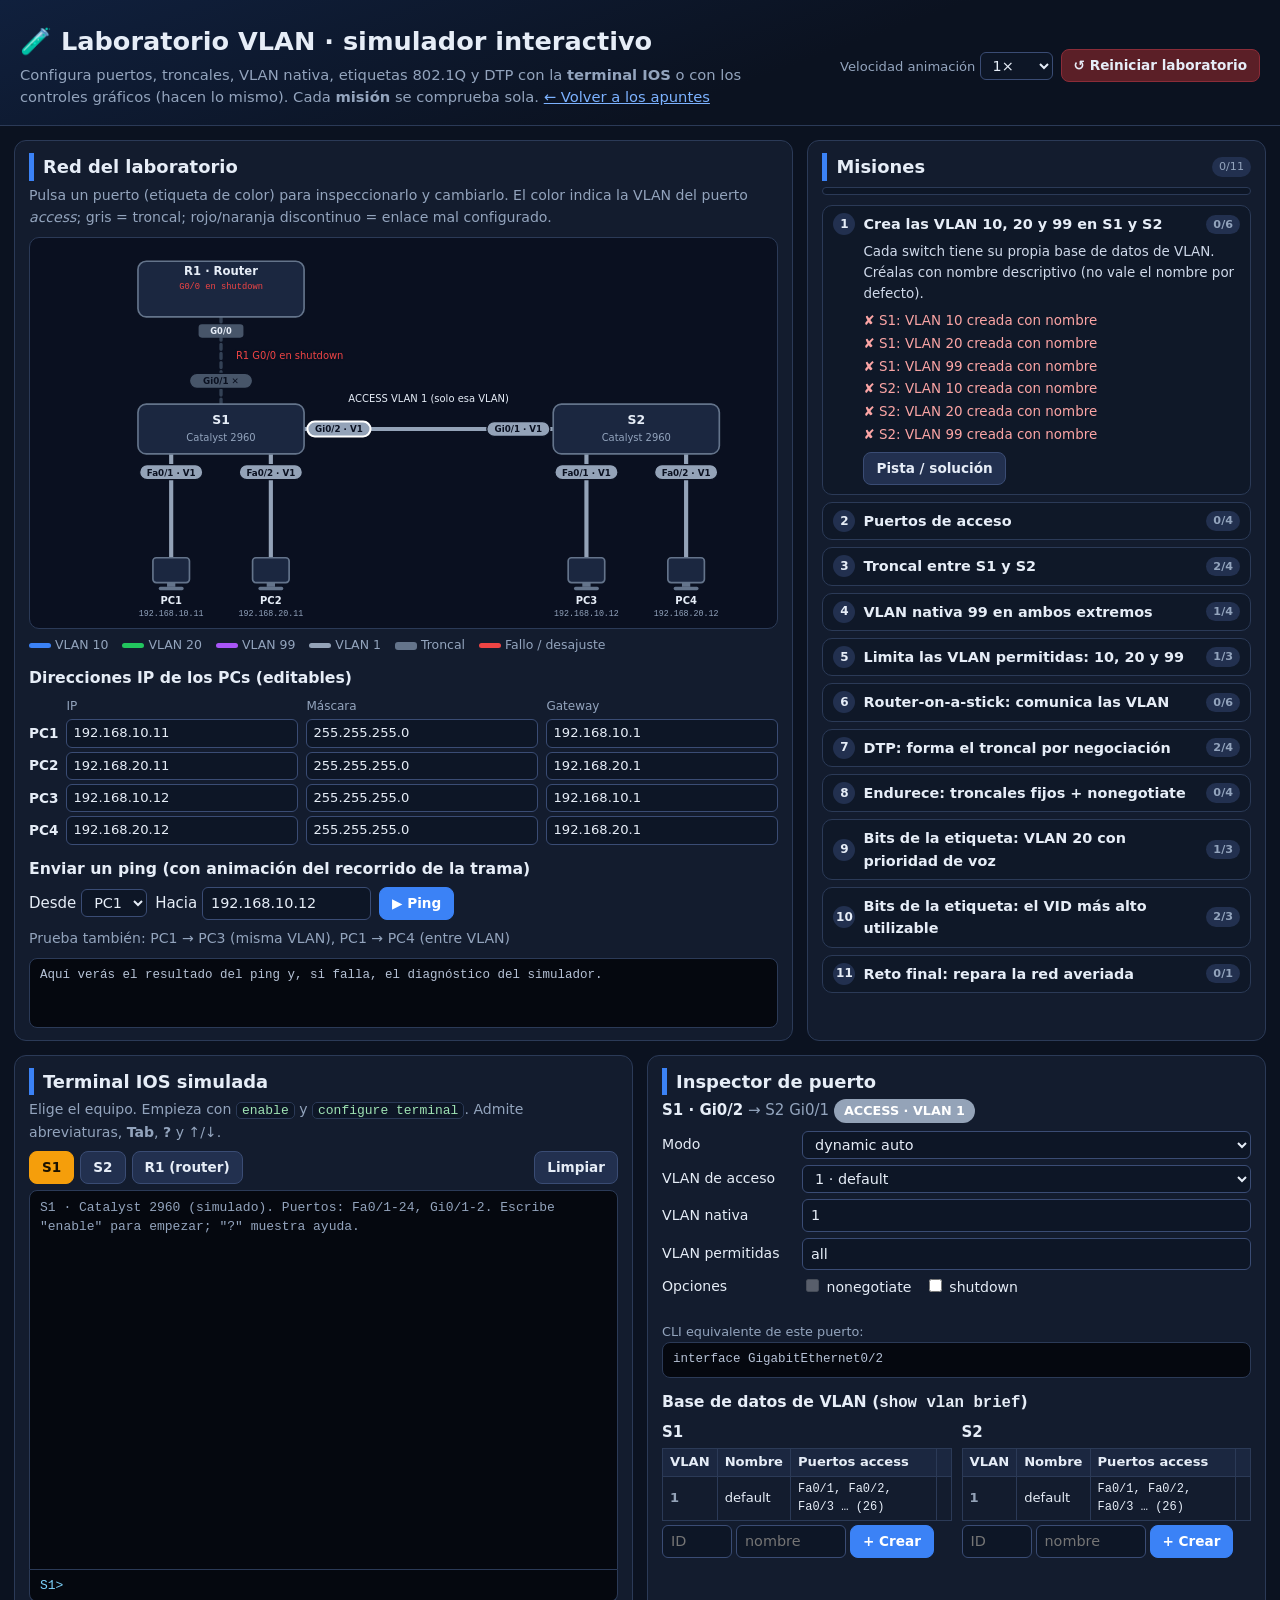
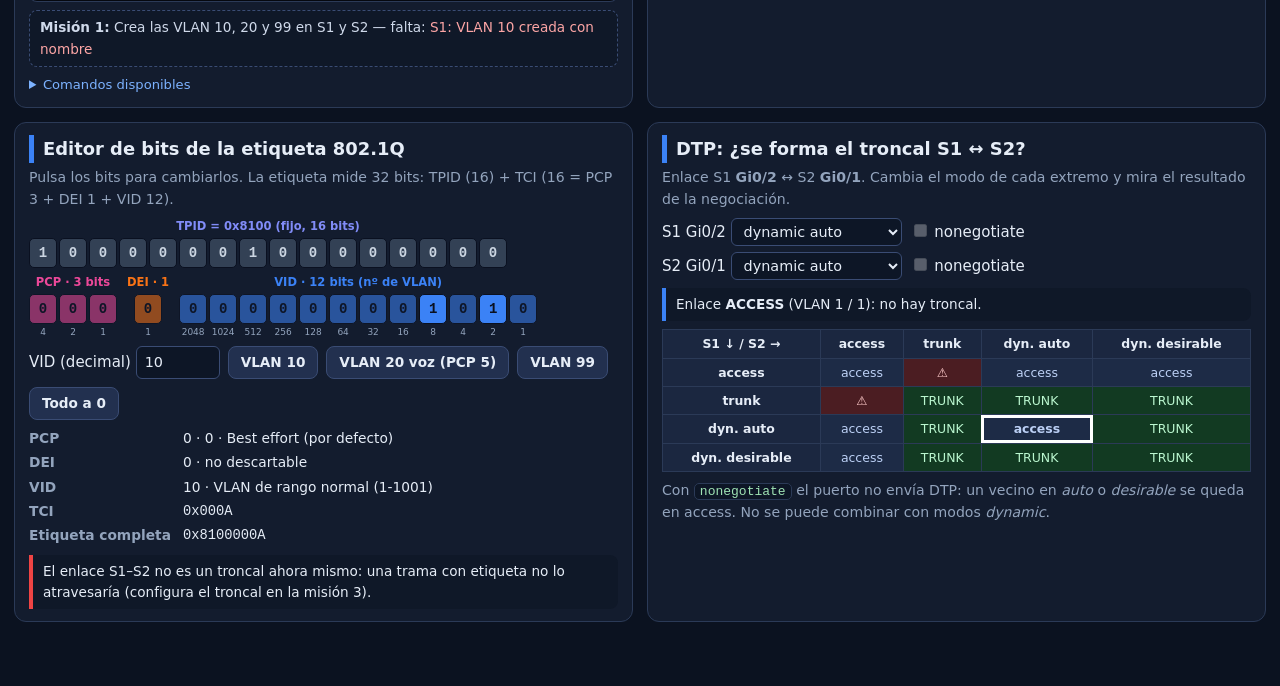
==== laboratorio.html @ 490e8d74 "Broadcast antes/despues de crear VLAN y laboratorio interactivo Co-authored-by: Copilot <223556219+C" ====
<!DOCTYPE html>
<html lang="es">
<head>
<meta charset="utf-8">
<meta name="viewport" content="width=device-width, initial-scale=1">
<title>Laboratorio VLAN · Simulador interactivo</title>
<style>
:root{--bg:#0b1220;--card:#131c2e;--card2:#1b2740;--ink:#e6edf7;--mute:#93a4bd;--line:#2b3a57;--v10:#3b82f6;--v20:#22c55e;--v30:#f59e0b;--v99:#a855f7;--bad:#ef4444;--ok:#22c55e;--warn:#fbbf24}
*{box-sizing:border-box}
body{margin:0;background:var(--bg);color:var(--ink);font:15px/1.55 "Segoe UI",system-ui,sans-serif}
a{color:#7cb2ff}
code,.mono{font-family:Consolas,"Courier New",monospace}
code{background:#0d1626;border:1px solid var(--line);border-radius:5px;padding:0 5px;font-size:13px;color:#9fe3b4}
header.hero{padding:22px 20px 16px;background:linear-gradient(160deg,#10203d,#0b1220 60%);border-bottom:1px solid var(--line);display:flex;flex-wrap:wrap;gap:14px;align-items:center;justify-content:space-between}
header.hero h1{margin:0;font-size:1.6rem}
header.hero p{margin:2px 0 0;color:var(--mute);max-width:760px;font-size:.92rem}
.hbtns{display:flex;gap:8px;align-items:center;flex-wrap:wrap}
button,select,input[type=text],input[type=number]{font:inherit;color:var(--ink)}
button{background:#22304f;border:1px solid #3a4c74;border-radius:8px;padding:5px 12px;cursor:pointer;font-weight:600;font-size:.85rem}
button:hover:not(:disabled){background:#2d4068}
button.primary{background:var(--v10);border-color:var(--v10);color:#fff}
button.danger{background:#5b1f27;border-color:#8b2c38}
select,input[type=text],input[type=number]{background:#0d1626;border:1px solid #3a4c74;border-radius:6px;padding:4px 8px;font-size:.9rem}
select:disabled,input:disabled{opacity:.45}
main{max-width:1280px;margin:0 auto;padding:14px 14px 50px}
.grid{display:grid;gap:14px;margin-bottom:14px;grid-template-columns:minmax(0,1.7fr) minmax(300px,1fr)}
.grid.eq{grid-template-columns:minmax(0,1fr) minmax(0,1fr)}
@media(max-width:980px){.grid,.grid.eq{grid-template-columns:minmax(0,1fr)}}
.card{background:var(--card);border:1px solid var(--line);border-radius:12px;padding:12px 14px;min-width:0}
.card h2{margin:0 0 4px;font-size:1.12rem;border-left:5px solid var(--v10);padding-left:9px}
.card h3{margin:12px 0 6px;font-size:.98rem}
.lead{color:var(--mute);margin:0 0 8px;font-size:.88rem}
.svgwrap{background:#0a1020;border-radius:10px;border:1px solid var(--line)}
svg.svg{width:100%;height:auto;display:block}
svg text{font-family:"Segoe UI",system-ui,sans-serif;fill:#e6edf7;font-size:12px}
svg .dev{fill:#1b2740;stroke:#64748b;stroke-width:2}
svg .b{cursor:pointer}
svg .b rect{stroke:#0a1020;stroke-width:1.5}
svg .b:hover rect{stroke:#fff}
svg .b.sel rect{stroke:#fff;stroke-width:2.5}
svg .b text{fill:#0a1020;font-weight:800;font-size:10.5px;pointer-events:none}
svg .halo{paint-order:stroke;stroke:#0a1020;stroke-width:4px;stroke-linejoin:round}
.mut{fill:#93a4bd!important}
.row{display:flex;flex-wrap:wrap;gap:8px;align-items:center}
.pcs{display:grid;grid-template-columns:auto 1fr 1fr 1fr;gap:4px 8px;align-items:center;font-size:.85rem;margin:6px 0}
.pcs input{width:100%;font-size:.82rem;padding:3px 6px}
.pcs .h{color:var(--mute);font-size:.75rem}
pre{margin:0}
.out{background:#05080f;border:1px solid var(--line);border-radius:8px;padding:8px 10px;font:12.5px/1.4 Consolas,"Courier New",monospace;white-space:pre-wrap;min-height:70px;max-height:230px;overflow:auto;color:#b6c2d6}
.out .diag{color:#fbbf24}.out .okk{color:#4ade80}.out .badd{color:#f87171}
.legend{display:flex;flex-wrap:wrap;gap:6px 14px;font-size:.78rem;color:var(--mute);margin:6px 0 0}
.legend i{display:inline-block;width:22px;height:5px;border-radius:3px;vertical-align:middle;margin-right:4px}
/* misiones */
#mhead{display:flex;justify-content:space-between;align-items:center;gap:8px}
.bar{height:8px;background:#0d1626;border-radius:6px;overflow:hidden;margin:6px 0 10px;border:1px solid var(--line)}
.bar i{display:block;height:100%;background:linear-gradient(90deg,var(--v10),var(--ok));width:0;transition:width .5s}
.ms{border:1px solid var(--line);border-radius:10px;margin-bottom:7px;background:#0f1828}
.ms.done{border-color:#1f6b3a}
.ms .mh{display:flex;gap:8px;align-items:center;padding:7px 10px;cursor:pointer;font-weight:600;font-size:.9rem}
.ms .mh .n{width:22px;height:22px;border-radius:50%;background:#22304f;display:grid;place-items:center;font-size:.75rem;flex:none}
.ms.done .mh .n{background:var(--ok);color:#04210f}
.ms .mb{padding:0 10px 9px 40px;font-size:.84rem;color:#cfd9ea}
.ms .mb ul{list-style:none;margin:5px 0;padding:0}
.ms .mb li{padding:1px 0}
.ms .mb li.ok{color:#86efac}.ms .mb li.ko{color:#fca5a5}
.ms pre.sol{background:#05080f;border:1px solid var(--line);border-radius:8px;padding:7px 9px;font:12px/1.4 Consolas,monospace;color:#cfe8d8;margin:6px 0;overflow:auto}
.tag{font-size:.7rem;padding:1px 7px;border-radius:999px;background:#22304f;color:var(--mute);margin-left:auto}
.ms.done .tag{background:#14532d;color:#bbf7d0}
#toast{position:fixed;right:16px;bottom:16px;background:#14532d;color:#dcfce7;border:1px solid #22c55e;border-radius:10px;padding:10px 16px;font-weight:600;opacity:0;transform:translateY(12px);transition:.4s;pointer-events:none;z-index:50;max-width:340px}
#toast.on{opacity:1;transform:none}
/* terminal */
.tabs{display:flex;gap:6px;margin-bottom:6px}
.tabs button.act{background:var(--v30);border-color:var(--v30);color:#1a1200}
#term{background:#05080f;border:1px solid var(--line);border-radius:8px 8px 0 0;padding:8px 10px;height:380px;overflow:auto;font:13px/1.4 Consolas,"Courier New",monospace;color:#d7e0ee;white-space:pre-wrap;word-break:break-word}
#term .echo{color:#f1f5f9}#term .pr{color:#7dd3fc}#term .err{color:#f87171}#term .log{color:#fbbf24}#term .lab{color:#4ade80}#term .info{color:#93a4bd}
.inl{display:flex;gap:6px;background:#05080f;border:1px solid var(--line);border-top:0;border-radius:0 0 8px 8px;padding:6px 10px;align-items:center;font:13px Consolas,monospace}
.inl #prompt{color:#7dd3fc;white-space:nowrap}
.inl input{flex:1;background:transparent;border:0;outline:0;color:#f1f5f9;font:13px Consolas,monospace;padding:2px}
details.help{margin-top:8px;font-size:.82rem;color:var(--mute)}
details.help summary{cursor:pointer;color:#7cb2ff}
details.help pre{margin-top:6px;font:12px/1.45 Consolas,monospace;color:#b6c2d6;background:#0d1626;padding:8px;border-radius:8px;overflow:auto}
#curm{margin-top:8px;font-size:.85rem;background:#0f1828;border:1px dashed #3a4c74;border-radius:8px;padding:6px 10px;color:#cfd9ea}
/* inspector */
.fg{display:grid;grid-template-columns:130px 1fr;gap:6px 10px;align-items:center;font-size:.88rem;margin:8px 0}
.state{display:inline-block;padding:2px 10px;border-radius:999px;font-weight:700;font-size:.8rem;background:#334155}
.msg{color:#fbbf24;font-size:.82rem;min-height:1.2em}
table.vt{border-collapse:collapse;width:100%;font-size:.82rem;margin:4px 0}
table.vt th,table.vt td{border:1px solid var(--line);padding:3px 7px;text-align:left}
table.vt th{background:var(--card2)}
.vdb{display:grid;grid-template-columns:1fr 1fr;gap:10px}
@media(max-width:700px){.vdb{grid-template-columns:1fr}}
.vdb form{display:flex;gap:4px;flex-wrap:wrap;margin-top:4px}
.vdb form input[type=number]{width:70px}.vdb form input[type=text]{width:110px}
/* tag editor */
.bits{display:flex;flex-wrap:wrap;gap:2px;align-items:flex-end;margin:6px 0}
.bits .grp{display:flex;flex-direction:column;align-items:center;gap:2px;margin-right:8px}
.bits .gl{font-size:.72rem;font-weight:700}
.bits .row2{display:flex;gap:2px}
.bit{width:28px;height:30px;padding:0;border-radius:5px;font:700 14px Consolas,monospace;border:1px solid #0a1020;color:#0a1020}
.bit.off{opacity:.55}
.bit.fix{background:#334155;color:#cbd5e1;cursor:default}
.wt{font-size:9px;color:var(--mute);width:28px;text-align:center}
.kv{display:grid;grid-template-columns:auto 1fr;gap:3px 12px;font-size:.86rem;margin:8px 0}
.kv b{color:var(--mute);font-weight:600}
.eff{border-left:4px solid var(--v10);background:#0f1828;padding:6px 10px;border-radius:0 8px 8px 0;font-size:.85rem;margin-top:6px}
table.dtp{border-collapse:collapse;font-size:.78rem;margin:8px 0;width:100%}
table.dtp th,table.dtp td{border:1px solid var(--line);padding:4px 6px;text-align:center}
table.dtp th{background:var(--card2)}
table.dtp td.t{background:#123a22;color:#bbf7d0}table.dtp td.a{background:#1d2b46;color:#bcd0f5}table.dtp td.m{background:#4b1d22;color:#fecaca}
table.dtp td.cur{outline:3px solid #fff;outline-offset:-3px;font-weight:800}
</style>
</head>
<body>
<header class="hero">
  <div>
    <h1>🧪 Laboratorio VLAN · simulador interactivo</h1>
    <p>Configura puertos, troncales, VLAN nativa, etiquetas 802.1Q y DTP con la <b>terminal IOS</b> o con los controles gráficos (hacen lo mismo). Cada <b>misión</b> se comprueba sola. <a href="index.html">← Volver a los apuntes</a></p>
  </div>
  <div class="hbtns">
    <label style="font-size:.82rem;color:var(--mute)">Velocidad animación
      <select id="spd"><option value="0.5">0.5×</option><option value="1" selected>1×</option><option value="2">2×</option></select></label>
    <button id="reset" class="danger">↺ Reiniciar laboratorio</button>
  </div>
</header>
<main>
  <div class="grid">
    <section class="card">
      <h2>Red del laboratorio</h2>
      <p class="lead">Pulsa un puerto (etiqueta de color) para inspeccionarlo y cambiarlo. El color indica la VLAN del puerto <i>access</i>; gris = troncal; rojo/naranja discontinuo = enlace mal configurado.</p>
      <div class="svgwrap" id="topo"></div>
      <div class="legend">
        <span><i style="background:#3b82f6"></i>VLAN 10</span><span><i style="background:#22c55e"></i>VLAN 20</span><span><i style="background:#a855f7"></i>VLAN 99</span><span><i style="background:#94a3b8"></i>VLAN 1</span><span><i style="background:#64748b;height:8px"></i>Troncal</span><span><i style="background:#ef4444"></i>Fallo / desajuste</span>
      </div>
      <h3>Direcciones IP de los PCs (editables)</h3>
      <div class="pcs" id="pcs"></div>
      <h3>Enviar un ping (con animación del recorrido de la trama)</h3>
      <div class="row">
        <label>Desde <select id="psrc"></select></label>
        <label>Hacia <input type="text" id="pdst" list="ips" size="16" value="192.168.10.12"></label>
        <datalist id="ips"></datalist>
        <button id="pgo" class="primary">▶ Ping</button>
        <span class="lead" style="margin:0">Prueba también: PC1 → PC3 (misma VLAN), PC1 → PC4 (entre VLAN)</span>
      </div>
      <div class="out" id="pout" style="margin-top:8px">Aquí verás el resultado del ping y, si falla, el diagnóstico del simulador.</div>
    </section>
    <section class="card">
      <div id="mhead"><h2 style="margin:0">Misiones</h2><span id="mcount" class="tag">0/0</span></div>
      <div class="bar"><i id="mbar"></i></div>
      <div id="mlist"></div>
    </section>
  </div>

  <div class="grid eq">
    <section class="card">
      <h2>Terminal IOS simulada</h2>
      <p class="lead">Elige el equipo. Empieza con <code>enable</code> y <code>configure terminal</code>. Admite abreviaturas, <b>Tab</b>, <b>?</b> y ↑/↓.</p>
      <div class="tabs" id="tabs"><button data-dev="S1" class="act">S1</button><button data-dev="S2">S2</button><button data-dev="R1">R1 (router)</button><button id="clr" style="margin-left:auto">Limpiar</button></div>
      <div id="term"></div>
      <div class="inl"><span id="prompt"></span><input id="cmd" autocomplete="off" spellcheck="false" autocapitalize="off"></div>
      <div id="curm"></div>
      <details class="help"><summary>Comandos disponibles</summary><pre id="helptxt"></pre></details>
    </section>
    <section class="card">
      <h2>Inspector de puerto</h2>
      <div id="insp"></div>
      <h3>Base de datos de VLAN (<span class="mono">show vlan brief</span>)</h3>
      <div class="vdb" id="vdb"></div>
    </section>
  </div>

  <div class="grid eq">
    <section class="card">
      <h2>Editor de bits de la etiqueta 802.1Q</h2>
      <p class="lead">Pulsa los bits para cambiarlos. La etiqueta mide 32 bits: TPID (16) + TCI (16 = PCP 3 + DEI 1 + VID 12).</p>
      <div class="bits" id="bits"></div>
      <div class="row" style="margin:6px 0">
        <label>VID (decimal) <input type="number" id="vidn" min="0" max="4095" style="width:84px"></label>
        <button data-tp="10">VLAN 10</button><button data-tp="20v">VLAN 20 voz (PCP 5)</button><button data-tp="99">VLAN 99</button><button data-tp="0">Todo a 0</button>
      </div>
      <div class="kv" id="tagkv"></div>
      <div class="eff" id="tageff"></div>
    </section>
    <section class="card">
      <h2>DTP: ¿se forma el troncal S1 ↔ S2?</h2>
      <p class="lead">Enlace S1 <b>Gi0/2</b> ↔ S2 <b>Gi0/1</b>. Cambia el modo de cada extremo y mira el resultado de la negociación.</p>
      <div class="row">
        <label>S1 Gi0/2 <select id="dtpA"></select></label>
        <label><input type="checkbox" id="dtpAn"> nonegotiate</label>
      </div>
      <div class="row" style="margin-top:6px">
        <label>S2 Gi0/1 <select id="dtpB"></select></label>
        <label><input type="checkbox" id="dtpBn"> nonegotiate</label>
      </div>
      <div id="dtpres" class="eff" style="margin:8px 0"></div>
      <div id="dtpmx"></div>
      <p class="lead">Con <code>nonegotiate</code> el puerto no envía DTP: un vecino en <i>auto</i> o <i>desirable</i> se queda en access. No se puede combinar con modos <i>dynamic</i>.</p>
    </section>
  </div>
</main>
<div id="toast"></div>
<script>
'use strict';
/* =====================  A · MODELO Y SIMULACIÓN  ===================== */
const $ = (s, e) => (e || document).querySelector(s);
const esc = s => String(s).replace(/&/g, '&amp;').replace(/</g, '&lt;').replace(/>/g, '&gt;');
const VC = { 1: '#94a3b8', 10: '#3b82f6', 20: '#22c55e', 30: '#f59e0b', 99: '#a855f7' };
const vcol = v => VC[v] || '#e879f9';
const PORT_ORDER = []; for (let i = 1; i <= 24; i++) PORT_ORDER.push('Fa0/' + i); PORT_ORDER.push('Gi0/1', 'Gi0/2');
const ifFull = pn => (pn.startsWith('Fa') ? 'FastEthernet' : 'GigabitEthernet') + pn.slice(2);
const LINKS = {
  'S1:Fa0/1': { t: 'pc', id: 'PC1' }, 'S1:Fa0/2': { t: 'pc', id: 'PC2' },
  'S1:Gi0/1': { t: 'rtr' }, 'S1:Gi0/2': { t: 'sw', sw: 'S2', port: 'Gi0/1' },
  'S2:Fa0/1': { t: 'pc', id: 'PC3' }, 'S2:Fa0/2': { t: 'pc', id: 'PC4' }, 'S2:Gi0/1': { t: 'sw', sw: 'S1', port: 'Gi0/2' }
};
const PTS = {
  PC1: [170, 385], PC2: [290, 385], PC3: [670, 385], PC4: [790, 385],
  'S1:Fa0/1': [170, 260], 'S1:Fa0/2': [290, 260], 'S1:Gi0/1': [230, 200], 'S1:Gi0/2': [330, 230],
  'S2:Fa0/1': [670, 260], 'S2:Fa0/2': [790, 260], 'S2:Gi0/1': [630, 230], 'R1:G0/0': [230, 95]
};
const MODES = ['access', 'trunk', 'dynamic auto', 'dynamic desirable'];

let S, PCS, TAG, DONE, CHAL;
const mkPort = () => ({ mode: 'dynamic auto', access: 1, native: 1, allowed: null, nonego: false, shut: false, desc: '' });
function mkSwitch(name) {
  const ports = {}; PORT_ORDER.forEach(p => ports[p] = mkPort());
  return { name, type: 'sw', hostname: name, vlans: { 1: 'default' }, ports };
}
function mkRouter() {
  return { name: 'R1', type: 'rtr', hostname: 'R1',
    ifs: { 'G0/0': { shut: true, ip: null, mask: null, desc: '' }, 'G0/1': { shut: true, ip: null, mask: null, desc: '' } }, subs: {} };
}
function freshState() {
  S = { S1: mkSwitch('S1'), S2: mkSwitch('S2'), R1: mkRouter() };
  PCS = {
    PC1: { ip: '192.168.10.11', mask: '255.255.255.0', gw: '192.168.10.1', port: ['S1', 'Fa0/1'] },
    PC2: { ip: '192.168.20.11', mask: '255.255.255.0', gw: '192.168.20.1', port: ['S1', 'Fa0/2'] },
    PC3: { ip: '192.168.10.12', mask: '255.255.255.0', gw: '192.168.10.1', port: ['S2', 'Fa0/1'] },
    PC4: { ip: '192.168.20.12', mask: '255.255.255.0', gw: '192.168.20.1', port: ['S2', 'Fa0/2'] }
  };
  TAG = 10; DONE = new Set(); CHAL = false;
}

/* ---- utilidades ---- */
function ranges(arr) {
  const a = [...arr].sort((x, y) => x - y), out = []; let i = 0;
  while (i < a.length) { let j = i; while (j + 1 < a.length && a[j + 1] === a[j] + 1) j++; out.push(j > i ? a[i] + '-' + a[j] : '' + a[i]); i = j + 1; }
  return out.join(',');
}
const aHas = (set, v) => set === null || set.has(v);
const allowedTxt = set => set === null ? '1-4094' : (set.size ? ranges(set) : 'none');
function parseVlanList(s) {
  const out = new Set();
  for (const part of s.split(',')) {
    const m = /^(\d+)(?:-(\d+))?$/.exec(part.trim()); if (!m) return null;
    const a = +m[1], b = m[2] ? +m[2] : a; if (a < 1 || b > 4094 || a > b) return null;
    for (let v = a; v <= b; v++) out.add(v);
  }
  return out;
}
const fullSet = () => { const s = new Set(); for (let v = 1; v <= 4094; v++) s.add(v); return s; };
const ip2n = ip => { const m = /^(\d{1,3})\.(\d{1,3})\.(\d{1,3})\.(\d{1,3})$/.exec(ip || ''); if (!m) return null; const o = m.slice(1).map(Number); if (o.some(x => x > 255)) return null; return ((o[0] * 256 + o[1]) * 256 + o[2]) * 256 + o[3]; };
const validMask = m => { const n = ip2n(m); if (n === null) return false; const inv = (~n) >>> 0; return (inv & (inv + 1)) === 0; };
const sameNet = (a, b, m) => { const x = ip2n(a), y = ip2n(b), k = ip2n(m); return x !== null && y !== null && k !== null && ((x & k) >>> 0) === ((y & k) >>> 0); };
const netOf = (ip, m) => ((ip2n(ip) & ip2n(m)) >>> 0);
const vname = (sw, v) => S[sw].vlans[v] || '';
const defName = v => 'VLAN' + String(v).padStart(4, '0');

/* ---- DTP y modo efectivo de cada puerto ---- */
function dtpEnd(own, peer, peerNeg) {
  if (own === 'access') return 'access';
  if (own === 'trunk') return 'trunk';
  if (peerNeg) return 'access';
  if (peer === 'trunk' || peer === 'dynamic desirable' || (peer === 'dynamic auto' && own === 'dynamic desirable')) return 'trunk';
  return 'access';
}
function dtpPair(a, b) { const x = dtpEnd(a, b, false), y = dtpEnd(b, a, false); return x === y ? x : 'mismatch'; }
function eff(sw, pn, adm) {
  const p = S[sw].ports[pn], peer = LINKS[sw + ':' + pn];
  if (!adm) {
    if (p.shut || !peer) return { kind: 'down' };
    if (peer.t === 'sw' && S[peer.sw].ports[peer.port].shut) return { kind: 'down' };
    if (peer.t === 'rtr' && S.R1.ifs['G0/0'].shut) return { kind: 'down' };
  }
  let kind;
  if (peer && peer.t === 'sw') { const q = S[peer.sw].ports[peer.port]; kind = dtpEnd(p.mode, q.mode, q.nonego); }
  else kind = p.mode === 'trunk' ? 'trunk' : 'access';
  return kind === 'trunk' ? { kind, native: p.native, allowed: p.allowed, neg: p.mode !== 'trunk' } : { kind, vlan: p.access };
}

/* ---- configuración común (CLI y GUI) ---- */
function mkVlan(sw, v, name) { const D = S[sw]; if (!D.vlans[v]) D.vlans[v] = name || defName(v); else if (name) D.vlans[v] = name; }
function setMode(sw, pn, mode) {
  const p = S[sw].ports[pn];
  if (mode.startsWith('dynamic') && p.nonego) return "Command rejected: Conflict between 'nonegotiate' and 'dynamic' mode";
  p.mode = mode; return '';
}
function setAccess(sw, pn, v) {
  let msg = '';
  if (!S[sw].vlans[v]) { mkVlan(sw, v); msg = `% Access VLAN does not exist. Creating vlan ${v}`; }
  S[sw].ports[pn].access = v; return msg;
}
function setNonego(sw, pn, on) {
  const p = S[sw].ports[pn];
  if (on && p.mode.startsWith('dynamic')) return "Command rejected: Conflict between 'nonegotiate' and 'dynamic' mode";
  p.nonego = on; return '';
}
function setAllowed(sw, pn, op, set) {
  const p = S[sw].ports[pn];
  if (op === 'all') p.allowed = null;
  else if (op === 'none') p.allowed = new Set();
  else if (op === 'set') p.allowed = new Set(set);
  else {
    const base = p.allowed === null ? fullSet() : new Set(p.allowed);
    if (op === 'add') set.forEach(v => base.add(v));
    else if (op === 'remove') set.forEach(v => base.delete(v));
    else if (op === 'except') { const f = fullSet(); set.forEach(v => f.delete(v)); p.allowed = f; return; }
    p.allowed = base;
  }
}
function ifLines(sw, pn) {
  const p = S[sw].ports[pn], L = [];
  if (p.desc) L.push('description ' + p.desc);
  if (p.access !== 1) L.push('switchport access vlan ' + p.access);
  if (p.native !== 1) L.push('switchport trunk native vlan ' + p.native);
  if (p.allowed) L.push('switchport trunk allowed vlan ' + allowedTxt(p.allowed));
  if (p.mode === 'access') L.push('switchport mode access');
  else if (p.mode === 'trunk') L.push('switchport mode trunk');
  else if (p.mode === 'dynamic desirable') L.push('switchport mode dynamic desirable');
  if (p.nonego) L.push('switchport nonegotiate');
  if (p.shut) L.push('shutdown');
  return L;
}

/* ---- router ---- */
function rifs() {
  const R = S.R1, out = [], g = R.ifs['G0/0'];
  if (g.shut) return out;
  if (g.ip) out.push({ name: 'G0/0', vid: null, ip: g.ip, mask: g.mask });
  for (const n in R.subs) {
    const s = R.subs[n];
    if (s.shut || !s.ip || s.vid == null) continue;
    out.push({ name: n, vid: s.native ? null : s.vid, ip: s.ip, mask: s.mask });
  }
  return out;
}
const ifForNet = ip => rifs().find(i => sameNet(i.ip, ip, i.mask));
const rtrRecv = r => rifs().find(i => i.vid === r.vid);

/* ---- reenvío de capa 2: inundación con VLAN y etiquetas ---- */
function flood(sw0, pn0, vid0, srcNode, srcPort) {
  const recv = [], drops = [], seen = new Set();
  const drop = (path, reason) => drops.push({ path, reason });
  function ingress(sw, pn, vid, path) {
    const e = eff(sw, pn);
    if (e.kind === 'down') { drop(path, `${sw} ${pn}: enlace caído (shutdown o sin conexión)`); return; }
    let v;
    if (e.kind === 'access') {
      if (vid !== null) { drop(path, `${sw} ${pn} es ACCESS y recibe una trama con etiqueta VLAN ${vid}: la descarta (access y troncal mal combinados)`); return; }
      v = e.vlan;
    } else if (vid === null) v = e.native;
    else {
      if (!aHas(e.allowed, vid)) { drop(path, `${sw} ${pn}: la VLAN ${vid} no está permitida en este troncal (allowed vlan)`); return; }
      v = vid;
    }
    if (!S[sw].vlans[v]) { drop(path, `La VLAN ${v} no existe en ${sw} (créala con "vlan ${v}")`); return; }
    const key = sw + pn + v; if (seen.has(key)) return; seen.add(key);
    let any = false;
    for (const q of PORT_ORDER) {
      if (q === pn) continue;
      const peer = LINKS[sw + ':' + q]; if (!peer) continue;
      const f = eff(sw, q); if (f.kind === 'down') continue;
      let out;
      if (f.kind === 'access') { if (f.vlan !== v) continue; out = null; }
      else { if (!aHas(f.allowed, v)) continue; out = v === f.native ? null : v; }
      any = true;
      if (peer.t === 'pc') {
        const hop = { a: sw, ap: q, b: peer.id, bp: null, tag: out };
        if (out === null) recv.push({ kind: 'pc', id: peer.id, path: path.concat(hop) });
        else drop(path.concat(hop), `${peer.id} descarta la trama etiquetada: ${sw} ${q} es troncal pero el PC no entiende 802.1Q`);
      } else if (peer.t === 'rtr') recv.push({ kind: 'rtr', vid: out, path: path.concat({ a: sw, ap: q, b: 'R1', bp: 'G0/0', tag: out }) });
      else ingress(peer.sw, peer.port, out, path.concat({ a: sw, ap: q, b: peer.sw, bp: peer.port, tag: out }));
    }
    if (!any) drop(path, `${sw}: no hay ningún otro puerto en la VLAN ${v}`);
  }
  ingress(sw0, pn0, vid0, [{ a: srcNode, ap: srcPort, b: sw0, bp: pn0, tag: vid0 }]);
  return { recv, drops };
}
const bestDrop = f => f.drops.reduce((m, d) => !m || d.path.length > m.path.length ? d : m, null);
const pcFlood = id => flood(PCS[id].port[0], PCS[id].port[1], null, id, null);
const rtrFlood = i => flood('S1', 'Gi0/1', i.vid, 'R1', 'G0/0');
const pcOf = ip => Object.keys(PCS).find(k => PCS[k].ip === ip);

/* ---- ping desde un PC ---- */
function sim(src, dst) {
  const pc = PCS[src], R = { ok: false, segs: [], why: '', kind: 'timeout', ttl: 128, fail: null, from: null };
  const failWith = (f, why, dirReply) => { R.fail = f && bestDrop(f); R.why = (R.fail && !why) ? R.fail.reason : why; R.failReply = !!dirReply; return R; };
  if (!ip2n(pc.ip) || !validMask(pc.mask)) { R.why = `${src} no tiene una IP/máscara válidas`; return R; }
  if (!ip2n(dst)) { R.why = 'Dirección de destino no válida'; return R; }
  if (dst === pc.ip) { R.ok = true; R.ttl = 128; return R; }
  const ifs = rifs(), rIf = ifs.find(i => i.ip === dst), tgt = pcOf(dst);
  const gwWhy = f => S.R1.ifs['G0/0'].shut ? 'La interfaz G0/0 de R1 está en shutdown (falta "no shutdown")'
    : f.recv.some(r => r.kind === 'rtr') ? `La trama llega a R1 pero ninguna subinterfaz atiende esa VLAN con la IP ${pc.gw} (revisa encapsulation dot1Q e ip address)`
    : (bestDrop(f) ? bestDrop(f).reason : 'No hay camino de capa 2 hasta el router');
  if (sameNet(pc.ip, dst, pc.mask)) {
    const f = pcFlood(src);
    const hit = tgt ? f.recv.find(r => r.kind === 'pc' && r.id === tgt) : f.recv.find(r => r.kind === 'rtr' && (rtrRecv(r) || {}).ip === dst);
    if (!hit) return failWith(f, (!tgt && !rIf) ? `En la red local no hay ningún equipo con la IP ${dst}` : '');
    R.segs.push({ path: hit.path });
    const f2 = tgt ? pcFlood(tgt) : rtrFlood(rIf);
    const h2 = f2.recv.find(r => r.kind === 'pc' && r.id === src);
    if (!h2) return failWith(f2, 'La petición llega, pero la respuesta no vuelve: ' + ((bestDrop(f2) || {}).reason || 'sin camino de vuelta'), true);
    R.ok = true; R.ttl = tgt ? 128 : 255; return R;
  }
  if (!pc.gw) { R.why = 'El destino está en otra red y el PC no tiene puerta de enlace'; return R; }
  if (!sameNet(pc.ip, pc.gw, pc.mask)) { R.why = `La puerta de enlace ${pc.gw} no está en la red del PC`; return R; }
  const f1 = pcFlood(src);
  const h1 = f1.recv.find(r => r.kind === 'rtr' && (rtrRecv(r) || {}).ip === pc.gw);
  if (!h1) return failWith(f1, gwWhy(f1));
  R.segs.push({ path: h1.path });
  const back = ifForNet(pc.ip);
  if (rIf) {
    if (!back) { R.why = 'R1 no tiene interfaz hacia la red del PC: la respuesta no vuelve'; return R; }
    const fb = rtrFlood(back), hb = fb.recv.find(r => r.kind === 'pc' && r.id === src);
    if (!hb) return failWith(fb, '', true);
    R.ok = true; R.ttl = 255; return R;
  }
  const out = ifForNet(dst);
  if (!out) { R.kind = 'unreach'; R.from = pc.gw; R.why = `R1 no tiene ninguna interfaz en la red de ${dst}: host de destino inaccesible`; return R; }
  const f2 = rtrFlood(out), h2 = f2.recv.find(r => r.kind === 'pc' && PCS[r.id].ip === dst);
  if (!h2) { R.kind = 'unreach'; R.from = pc.gw; return failWith(f2, `R1 envía por ${out.name} pero ${dst} no responde al ARP: ` + ((bestDrop(f2) || {}).reason || 'nadie con esa IP')); }
  R.segs.push({ path: h2.path });
  const t = PCS[tgt];
  if (!t.gw) { R.why = `${tgt} no tiene puerta de enlace: la respuesta no vuelve`; return R; }
  const f3 = pcFlood(tgt), h3 = f3.recv.find(r => r.kind === 'rtr' && (rtrRecv(r) || {}).ip === t.gw);
  if (!h3) return failWith(f3, `${tgt} no alcanza su gateway ${t.gw}: la respuesta no vuelve. ` + gwWhy(f3), true);
  const f4 = rtrFlood(back), h4 = f4.recv.find(r => r.kind === 'pc' && r.id === src);
  if (!h4) return failWith(f4, 'La respuesta llega a R1 pero no puede volver a ' + src, true);
  R.ok = true; R.ttl = 127; return R;
}
/* ---- ping desde el router ---- */
function simRtr(dst) {
  const R = { ok: false, segs: [], why: '' }, out = ifForNet(dst);
  if (!ip2n(dst)) { R.why = 'Dirección no válida'; return R; }
  if (rifs().some(i => i.ip === dst)) { R.ok = true; return R; }
  if (!out) { R.why = 'No hay ruta: R1 no tiene ninguna interfaz en esa red'; return R; }
  const f = rtrFlood(out), tgt = pcOf(dst), h = tgt && f.recv.find(r => r.kind === 'pc' && r.id === tgt);
  if (!h) { const d = bestDrop(f); R.fail = d; R.why = d ? d.reason : `Nadie con la IP ${dst} en ${out.name}`; return R; }
  R.segs.push({ path: h.path });
  const f2 = pcFlood(tgt);
  if (!f2.recv.find(r => r.kind === 'rtr' && (rtrRecv(r) || {}).name === out.name)) { R.fail = bestDrop(f2); R.failReply = true; R.why = 'La petición llega pero la respuesta no vuelve'; return R; }
  R.ok = true; return R;
}

/* ---- ejecución silenciosa de scripts IOS (reto y pruebas) ---- */

/* =====================  B · TERMINAL IOS SIMULADA  ===================== */
const T = { cur: 'S1', ses: {} };
function newSes(name, silent) { return { name, mode: 'user', ctx: null, hist: [], hi: 0, out: [], silent: !!silent }; }
function P(ses, t, c) { ses.out.push({ t, c: c || '' }); if (ses.out.length > 700) ses.out.shift(); }
function promptOf(ses) {
  const h = S[ses.name].hostname;
  const m = { user: '>', priv: '#', cfg: '(config)#', cfgvlan: '(config-vlan)#', cfgsub: '(config-subif)#' }[ses.mode];
  if (m) return h + m;
  return h + (ses.ctx && ses.ctx.ports && ses.ctx.ports.length > 1 ? '(config-if-range)#' : '(config-if)#');
}
const CMDS = [];
function C(modes, pat, fn, dev) { CMDS.push({ modes: modes.split(' '), toks: pat.split(' '), fn, dev: dev || '*' }); }
const GC = 'cfg cfgif cfgvlan cfgsub';
const kwMatch = (kw, inp) => kw.startsWith(inp.toLowerCase());
function tryDef(d, toks) {
  const p = d.toks; let k = 0, score = 0; const args = {};
  for (let i = 0; i < p.length; i++) {
    const pt = p[i];
    if (pt.startsWith('<') && pt.endsWith('...>')) {
      if (i < toks.length) { args[pt.slice(1, -4)] = toks.slice(i).join(' '); args[pt.slice(1, -4) + '_t'] = toks.slice(i); return { d, full: true, k: toks.length, score, args }; }
      break;
    }
    if (i >= toks.length) break;
    if (pt.startsWith('<')) { args[pt.slice(1, -1)] = toks[i]; k++; }
    else if (kwMatch(pt, toks[i])) { k++; if (pt === toks[i].toLowerCase()) score++; }
    else break;
  }
  return { d, full: k === toks.length && k === p.length, prefix: k === toks.length && k < p.length, k, score, args };
}
function matchCmd(type, mode, toks) {
  const defs = CMDS.filter(d => d.modes.includes(mode) && (d.dev === '*' || d.dev === type));
  let best = null, tie = false, maxk = 0, inc = false;
  for (const d of defs) {
    const r = tryDef(d, toks);
    if (r.full) { if (!best || r.score > best.score) { best = r; tie = false; } else if (r.score === best.score && d !== best.d) tie = true; }
    else { if (r.prefix) inc = true; maxk = Math.max(maxk, r.k); }
  }
  if (best) return tie ? { err: 'amb' } : best;
  return inc ? { err: 'inc' } : { err: 'inv', k: maxk };
}
function exec(name, line, sesIn) {
  const ses = sesIn || T.ses[name], D = S[name], pr = promptOf(ses), raw = line;
  P(ses, pr + ' ' + line, 'echo');
  line = line.trim(); if (!line) return;
  const toks = line.split(/\s+/); let mode = ses.mode, off = 0;
  if (toks[0].toLowerCase() === 'do' && mode.startsWith('cfg')) {
    toks.shift(); mode = 'priv'; off = 1;
    if (!toks.length) { P(ses, '% Incomplete command.', 'err'); return; }
  }
  const r = matchCmd(D.type, mode, toks);
  if (r.err === 'amb') { P(ses, `% Ambiguous command:  "${line}"`, 'err'); return; }
  if (r.err === 'inc') { P(ses, '% Incomplete command.', 'err'); return; }
  if (r.err === 'inv') {
    let pos = 0, i = 0, m; const re = /\S+/g;
    while ((m = re.exec(raw))) { if (i === r.k + off) { pos = m.index; break; } i++; }
    P(ses, ' '.repeat(pr.length + 1 + pos) + '^', 'err');
    P(ses, "% Invalid input detected at '^' marker.", 'err'); return;
  }
  r.d.fn({ ses, name, D, a: r.args, P: (t, c) => P(ses, t, c), mode });
}
function runScript(name, lines) { const ses = newSes(name, true); ses.mode = 'priv'; lines.forEach(l => exec(name, l, ses)); return ses; }

/* ---- nombres de interfaz ---- */
function normPort(s) {
  const m = /^(fa|fas|fast|fastethernet|f|gi|gig|gigabit|gigabitethernet|g)(\d+)\/(\d+)$/i.exec(s.replace(/\s+/g, '')); if (!m) return null;
  const pn = (m[1][0].toLowerCase() === 'f' ? 'Fa' : 'Gi') + m[2] + '/' + m[3];
  return PORT_ORDER.includes(pn) ? pn : null;
}
function parseRange(str) {
  const out = [];
  for (const part of str.replace(/\s+/g, '').split(',')) {
    const m = /^([a-z]+)(\d+)\/(\d+)(?:-(?:[a-z]+)?(?:(\d+)\/)?(\d+))?$/i.exec(part); if (!m) return null;
    const t = m[1][0].toLowerCase() === 'f' ? 'Fa' : 'Gi', a = +m[3], b = m[5] ? +m[5] : a;
    if (m[2] !== '0' || (m[4] && m[4] !== '0') || b < a) return null;
    for (let i = a; i <= b; i++) { const pn = `${t}0/${i}`; if (!PORT_ORDER.includes(pn)) return null; out.push(pn); }
  }
  return out;
}
function normRIf(s) {
  const m = /^(g|gi|gig|gigabit|gigabitethernet)(\d+)\/(\d+)(?:\.(\d+))?$/i.exec(s.replace(/\s+/g, '')); if (!m || m[2] !== '0' || +m[3] > 1) return null;
  const base = 'G0/' + m[3]; if (m[4]) { if (m[3] !== '0' || +m[4] < 1 || +m[4] > 9999) return null; return { base, sub: base + '.' + m[4] }; }
  return { base };
}
const rFull = n => 'GigabitEthernet' + n.slice(1);
const pad = (s, n) => (s + ' '.repeat(n)).slice(0, Math.max(n, String(s).length));
const vlanNum = (x, id) => { if (!/^\d+$/.test(id) || +id < 1 || +id > 4094) { x.P("% Invalid input detected at '^' marker.", 'err'); return null; } return +id; };

/* ---- comandos comunes ---- */
C('user', 'enable', x => { x.ses.mode = 'priv'; });
C('priv', 'disable', x => { x.ses.mode = 'user'; });
C('priv', 'configure terminal', x => { x.P('Enter configuration commands, one per line.  End with CNTL/Z.', 'info'); x.ses.mode = 'cfg'; });
C('user priv', 'exit', x => { x.ses.mode = 'user'; });
C('cfg', 'exit', x => { x.ses.mode = 'priv'; });
C('cfgif cfgvlan cfgsub', 'exit', x => { x.ses.mode = 'cfg'; x.ses.ctx = null; });
C(GC, 'end', x => { x.ses.mode = 'priv'; x.ses.ctx = null; });
C(GC, 'hostname <n>', x => { x.D.hostname = x.a.n; });
const saveCfg = x => { x.P('Destination filename [startup-config]?', 'info'); x.P('Building configuration...', 'info'); x.P('[OK]', 'info'); };
C('priv', 'copy running-config startup-config', saveCfg);
C('priv', 'write memory', saveCfg);
C('priv', 'write', saveCfg);

/* ---- switch: VLAN e interfaces ---- */
C('cfg cfgif cfgvlan', 'vlan <id>', x => {
  const v = vlanNum(x, x.a.id); if (v === null) return;
  if (v >= 1002 && v <= 1005) { x.P(`% Default VLAN ${v} may not be changed.`, 'err'); return; }
  mkVlan(x.name, v); x.ses.mode = 'cfgvlan'; x.ses.ctx = { vid: v };
}, 'sw');
C('cfg cfgif cfgvlan', 'no vlan <id>', x => {
  const v = vlanNum(x, x.a.id); if (v === null) return;
  if (v === 1 || (v >= 1002 && v <= 1005)) { x.P(`% Default VLAN ${v} may not be deleted.`, 'err'); return; }
  if (!x.D.vlans[v]) { x.P(`% VLAN ${v} does not exist.`, 'err'); return; }
  delete x.D.vlans[v];
}, 'sw');
C('cfgvlan', 'name <n...>', x => {
  if (x.ses.ctx.vid === 1) { x.P('Default VLAN 1 may not have its name changed.', 'err'); return; }
  x.D.vlans[x.ses.ctx.vid] = x.a.n.replace(/\s+/g, '_').slice(0, 32);
}, 'sw');
C(GC, 'interface range <l...>', x => {
  const l = parseRange(x.a.l); if (!l) { x.P("% Invalid input detected at '^' marker.", 'err'); return; }
  x.ses.mode = 'cfgif'; x.ses.ctx = { ports: l };
}, 'sw');
C(GC, 'interface <i...>', x => {
  const pn = normPort(x.a.i); if (!pn) { x.P('% Invalid interface type and number', 'err'); return; }
  x.ses.mode = 'cfgif'; x.ses.ctx = { ports: [pn] };
}, 'sw');
const each = (x, fn) => x.ses.ctx.ports.forEach(pn => fn(pn));
const modeCmd = (pat, mode) => C('cfgif', 'switchport mode ' + pat, x => each(x, pn => { const m = setMode(x.name, pn, mode); if (m) x.P(m, 'err'); }), 'sw');
modeCmd('access', 'access'); modeCmd('trunk', 'trunk'); modeCmd('dynamic auto', 'dynamic auto'); modeCmd('dynamic desirable', 'dynamic desirable');
C('cfgif', 'no switchport mode', x => each(x, pn => setMode(x.name, pn, 'dynamic auto')), 'sw');
C('cfgif', 'switchport access vlan <id>', x => {
  const v = vlanNum(x, x.a.id); if (v === null) return;
  each(x, pn => { const m = setAccess(x.name, pn, v); if (m) x.P(m, 'info'); });
}, 'sw');
C('cfgif', 'no switchport access vlan', x => each(x, pn => { x.D.ports[pn].access = 1; }), 'sw');
C('cfgif', 'switchport trunk native vlan <id>', x => {
  const v = vlanNum(x, x.a.id); if (v === null) return;
  each(x, pn => {
    x.D.ports[pn].native = v;
    const peer = LINKS[x.name + ':' + pn], e = eff(x.name, pn);
    if (peer && peer.t === 'sw' && e.kind === 'trunk') {
      const q = eff(peer.sw, peer.port);
      if (q.kind === 'trunk' && q.native !== v) x.P(`%CDP-4-NATIVE_VLAN_MISMATCH: Native VLAN mismatch discovered on ${ifFull(pn)} (${v}), with ${peer.sw} ${ifFull(peer.port)} (${q.native}).`, 'log');
    }
  });
}, 'sw');
C('cfgif', 'no switchport trunk native vlan', x => each(x, pn => { x.D.ports[pn].native = 1; }), 'sw');
const allowedList = (op) => x => {
  const set = parseVlanList(x.a.l); if (!set) { x.P("% Invalid input detected at '^' marker.", 'err'); return; }
  each(x, pn => setAllowed(x.name, pn, op, set));
};
C('cfgif', 'switchport trunk allowed vlan add <l>', allowedList('add'), 'sw');
C('cfgif', 'switchport trunk allowed vlan remove <l>', allowedList('remove'), 'sw');
C('cfgif', 'switchport trunk allowed vlan except <l>', allowedList('except'), 'sw');
C('cfgif', 'switchport trunk allowed vlan all', x => each(x, pn => setAllowed(x.name, pn, 'all')), 'sw');
C('cfgif', 'switchport trunk allowed vlan none', x => each(x, pn => setAllowed(x.name, pn, 'none')), 'sw');
C('cfgif', 'switchport trunk allowed vlan <l>', allowedList('set'), 'sw');
C('cfgif', 'no switchport trunk allowed vlan', x => each(x, pn => setAllowed(x.name, pn, 'all')), 'sw');
C('cfgif', 'switchport nonegotiate', x => each(x, pn => { const m = setNonego(x.name, pn, true); if (m) x.P(m, 'err'); }), 'sw');
C('cfgif', 'no switchport nonegotiate', x => each(x, pn => setNonego(x.name, pn, false)), 'sw');
C('cfgif', 'shutdown', x => each(x, pn => { x.D.ports[pn].shut = true; x.P(`%LINK-5-CHANGED: Interface ${ifFull(pn)}, changed state to administratively down`, 'log'); }), 'sw');
C('cfgif', 'no shutdown', x => each(x, pn => {
  x.D.ports[pn].shut = false;
  if (LINKS[x.name + ':' + pn]) { x.P(`%LINK-3-UPDOWN: Interface ${ifFull(pn)}, changed state to up`, 'log'); x.P(`%LINEPROTO-5-UPDOWN: Line protocol on Interface ${ifFull(pn)}, changed state to up`, 'log'); }
}), 'sw');
C('cfgif', 'description <t...>', x => each(x, pn => { x.D.ports[pn].desc = x.a.t; }), 'sw');
C('cfgif', 'no description', x => each(x, pn => { x.D.ports[pn].desc = ''; }), 'sw');

/* ---- switch: show ---- */
const wrapPorts = list => { const lines = []; let cur = ''; list.forEach((p, i) => { const t = p + (i < list.length - 1 ? ',' : ''); if ((cur + ' ' + t).trim().length > 31 && cur) { lines.push(cur); cur = t; } else cur = (cur + ' ' + t).trim(); }); if (cur) lines.push(cur); return lines; };
C('user priv', 'show vlan brief', x => {
  x.P('VLAN Name                             Status    Ports'); x.P('---- -------------------------------- --------- -------------------------------');
  Object.keys(x.D.vlans).map(Number).sort((a, b) => a - b).forEach(v => {
    const ps = PORT_ORDER.filter(pn => { const e = eff(x.name, pn, true); return e.kind === 'access' && e.vlan === v; });
    const w = wrapPorts(ps.map(p => p));
    x.P(pad(v, 5) + pad(x.D.vlans[v], 33) + pad('active', 10) + (w[0] || ''));
    w.slice(1).forEach(l => x.P(' '.repeat(48) + l));
  });
  [['1002', 'fddi-default'], ['1003', 'token-ring-default'], ['1004', 'fddinet-default'], ['1005', 'trnet-default']].forEach(r => x.P(pad(r[0], 5) + pad(r[1], 33) + 'act/unsup'));
}, 'sw');
C('user priv', 'show interfaces trunk', x => {
  const tr = PORT_ORDER.filter(pn => LINKS[x.name + ':' + pn] && eff(x.name, pn).kind === 'trunk'); if (!tr.length) return;
  const mode = p => p.mode === 'trunk' ? 'on' : p.mode === 'dynamic desirable' ? 'desirable' : 'auto';
  x.P('Port        Mode             Encapsulation  Status        Native vlan');
  tr.forEach(pn => { const p = x.D.ports[pn]; x.P(pad(pn, 12) + pad(mode(p), 17) + pad(p.mode === 'trunk' ? '802.1q' : 'n-802.1q', 15) + pad('trunking', 14) + p.native); });
  const act = p => ranges([...(p.allowed === null ? fullSet() : p.allowed)].filter(v => x.D.vlans[v])) || 'none';
  x.P(''); x.P('Port        Vlans allowed on trunk'); tr.forEach(pn => x.P(pad(pn, 12) + allowedTxt(x.D.ports[pn].allowed)));
  x.P(''); x.P('Port        Vlans allowed and active in management domain'); tr.forEach(pn => x.P(pad(pn, 12) + act(x.D.ports[pn])));
  x.P(''); x.P('Port        Vlans in spanning tree forwarding state and not pruned'); tr.forEach(pn => x.P(pad(pn, 12) + act(x.D.ports[pn])));
}, 'sw');
C('user priv', 'show interfaces <i> switchport', x => {
  const pn = normPort(x.a.i); if (!pn) { x.P('% Invalid interface type and number', 'err'); return; }
  const p = x.D.ports[pn], e = eff(x.name, pn, true), up = eff(x.name, pn);
  const admin = p.mode === 'access' ? 'static access' : p.mode;
  x.P('Name: ' + pn); x.P('Switchport: Enabled'); x.P('Administrative Mode: ' + admin);
  x.P('Operational Mode: ' + (up.kind === 'down' ? 'down' : e.kind === 'trunk' ? 'trunk' : 'static access'));
  x.P('Administrative Trunking Encapsulation: dot1q'); x.P('Operational Trunking Encapsulation: ' + (e.kind === 'trunk' ? 'dot1q' : 'native'));
  x.P('Negotiation of Trunking: ' + (p.nonego ? 'Off' : 'On'));
  x.P(`Access Mode VLAN: ${p.access} (${vname(x.name, p.access) || 'inactive'})`);
  x.P(`Trunking Native Mode VLAN: ${p.native} (${vname(x.name, p.native) || 'inactive'})`);
  x.P('Administrative Native VLAN tagging: enabled'); x.P('Voice VLAN: none'); x.P('Trunking VLANs Enabled: ' + (p.allowed === null ? 'ALL' : allowedTxt(p.allowed)));
}, 'sw');
C('user priv', 'show interfaces status', x => {
  x.P('Port      Name               Status       Vlan       Duplex  Speed Type');
  PORT_ORDER.forEach(pn => {
    const p = x.D.ports[pn], u = eff(x.name, pn), e = eff(x.name, pn, true);
    const st = p.shut ? 'disabled' : u.kind === 'down' ? 'notconnect' : 'connected';
    x.P(pad(pn, 10) + pad(p.desc, 19) + pad(st, 13) + pad(e.kind === 'trunk' ? 'trunk' : e.vlan, 11) + pad(st === 'connected' ? 'a-full' : 'auto', 8) + pad(st === 'connected' ? (pn[0] === 'F' ? 'a-100' : 'a-1000') : 'auto', 6) + (pn[0] === 'F' ? '10/100BaseTX' : '10/100/1000BaseTX'));
  });
}, 'sw');
C('user priv', 'show ip interface brief', x => {
  x.P('Interface              IP-Address      OK? Method Status                Protocol'); x.P(pad('Vlan1', 23) + pad('unassigned', 16) + 'YES unset  administratively down down');
  PORT_ORDER.forEach(pn => { const u = eff(x.name, pn), sh = x.D.ports[pn].shut; x.P(pad(ifFull(pn), 23) + pad('unassigned', 16) + 'YES unset  ' + pad(sh ? 'administratively down' : u.kind === 'down' ? 'down' : 'up', 22) + (u.kind === 'down' ? 'down' : 'up')); });
}, 'sw');
C('priv', 'show running-config', x => {
  const L = ['Building configuration...', '', 'Current configuration : 1024 bytes', '!', 'hostname ' + x.D.hostname, '!'];
  Object.keys(x.D.vlans).map(Number).sort((a, b) => a - b).filter(v => v !== 1).forEach(v => { L.push('vlan ' + v); if (x.D.vlans[v] !== defName(v)) L.push(' name ' + x.D.vlans[v]); });
  L.push('!');
  PORT_ORDER.forEach(pn => { const l = ifLines(x.name, pn); if (l.length) { L.push('interface ' + ifFull(pn)); l.forEach(s => L.push(' ' + s)); L.push('!'); } });
  L.push('! (se omiten las interfaces con valores por defecto)', 'end'); L.forEach(s => x.P(s));
}, 'sw');

/* ---- router ---- */
C('cfg cfgif cfgsub', 'interface <i...>', x => {
  const r = normRIf(x.a.i); if (!r) { x.P('% Invalid interface type and number', 'err'); return; }
  if (r.sub) {
    if (!x.D.subs[r.sub]) x.D.subs[r.sub] = { vid: null, native: false, ip: null, mask: null, shut: false, desc: '' };
    x.ses.mode = 'cfgsub'; x.ses.ctx = { sub: r.sub };
  } else { x.ses.mode = 'cfgif'; x.ses.ctx = { rif: r.base }; }
}, 'rtr');
C('cfg cfgif cfgsub', 'no interface <i...>', x => {
  const r = normRIf(x.a.i); if (!r || !r.sub || !x.D.subs[r.sub]) { x.P('% Invalid interface type and number', 'err'); return; }
  delete x.D.subs[r.sub];
}, 'rtr');
C('cfgsub', 'encapsulation dot1q <id>', x => { const v = vlanNum(x, x.a.id); if (v === null) return; const s = x.D.subs[x.ses.ctx.sub]; s.vid = v; s.native = false; }, 'rtr');
C('cfgsub', 'encapsulation dot1q <id> native', x => { const v = vlanNum(x, x.a.id); if (v === null) return; const s = x.D.subs[x.ses.ctx.sub]; s.vid = v; s.native = true; }, 'rtr');
function setRIp(x, obj, ownName) {
  if (!ip2n(x.a.ip) || !validMask(x.a.mask)) { x.P("% Invalid input detected at '^' marker.", 'err'); return; }
  const all = [...Object.entries(x.D.subs).map(([n, s]) => [n, s]), ...Object.entries(x.D.ifs).map(([n, s]) => [n, s])];
  for (const [n, o] of all) if (n !== ownName && o.ip && sameNet(x.a.ip, o.ip, o.mask) && sameNet(o.ip, x.a.ip, x.a.mask)) { x.P(`% ${x.a.ip} overlaps with ${rFull(n)}`, 'err'); return; }
  obj.ip = x.a.ip; obj.mask = x.a.mask;
}
C('cfgsub', 'ip address <ip> <mask>', x => {
  const s = x.D.subs[x.ses.ctx.sub];
  if (s.vid == null) { x.P('% Configuring IP routing on a LAN subinterface is only allowed if that subinterface is already configured as part of an IEEE 802.10, IEEE 802.1Q, or ISL vLAN.', 'err'); return; }
  setRIp(x, s, x.ses.ctx.sub);
}, 'rtr');
C('cfgif', 'ip address <ip> <mask>', x => setRIp(x, x.D.ifs[x.ses.ctx.rif], x.ses.ctx.rif), 'rtr');
C('cfgsub', 'no ip address', x => { const s = x.D.subs[x.ses.ctx.sub]; s.ip = s.mask = null; }, 'rtr');
C('cfgif', 'no ip address', x => { const s = x.D.ifs[x.ses.ctx.rif]; s.ip = s.mask = null; }, 'rtr');
C('cfgif', 'shutdown', x => { x.D.ifs[x.ses.ctx.rif].shut = true; x.P(`%LINK-5-CHANGED: Interface ${rFull(x.ses.ctx.rif)}, changed state to administratively down`, 'log'); }, 'rtr');
C('cfgif', 'no shutdown', x => {
  const n = x.ses.ctx.rif; x.D.ifs[n].shut = false;
  if (n === 'G0/0' && !S.S1.ports['Gi0/1'].shut) { x.P(`%LINK-3-UPDOWN: Interface ${rFull(n)}, changed state to up`, 'log'); x.P(`%LINEPROTO-5-UPDOWN: Line protocol on Interface ${rFull(n)}, changed state to up`, 'log'); }
}, 'rtr');
C('cfgsub', 'shutdown', x => { x.D.subs[x.ses.ctx.sub].shut = true; }, 'rtr');
C('cfgsub', 'no shutdown', x => { x.D.subs[x.ses.ctx.sub].shut = false; }, 'rtr');
C('cfgif', 'description <t...>', x => { x.D.ifs[x.ses.ctx.rif].desc = x.a.t; }, 'rtr');
C('cfgsub', 'description <t...>', x => { x.D.subs[x.ses.ctx.sub].desc = x.a.t; }, 'rtr');
const rStatus = () => { const g = S.R1.ifs['G0/0']; return g.shut ? ['administratively down', 'down'] : S.S1.ports['Gi0/1'].shut ? ['down', 'down'] : ['up', 'up']; };
C('user priv', 'show ip interface brief', x => {
  x.P('Interface                  IP-Address      OK? Method Status                Protocol');
  const [st, pr] = rStatus();
  x.P(pad('GigabitEthernet0/0', 27) + pad(x.D.ifs['G0/0'].ip || 'unassigned', 16) + 'YES ' + (x.D.ifs['G0/0'].ip ? 'manual' : 'unset ') + ' ' + pad(st, 22) + pr);
  Object.keys(x.D.subs).forEach(n => { const s = x.D.subs[n]; x.P(pad(rFull(n), 27) + pad(s.ip || 'unassigned', 16) + 'YES ' + (s.ip ? 'manual' : 'unset ') + ' ' + pad(s.shut ? 'administratively down' : st, 22) + (s.shut ? 'down' : pr)); });
  x.P(pad('GigabitEthernet0/1', 27) + pad('unassigned', 16) + 'YES unset  ' + pad('administratively down', 22) + 'down');
}, 'rtr');
C('user priv', 'show ip route', x => {
  x.P('Codes: L - local, C - connected, S - static, R - RIP, M - mobile, B - BGP'); x.P(''); x.P('Gateway of last resort is not set'); x.P('');
  rifs().forEach(i => { const n = ((ip2n(i.ip) & ip2n(i.mask)) >>> 0), bits = ip2n(i.mask).toString(2).replace(/0/g, '').length, o = [n >>> 24, (n >>> 16) & 255, (n >>> 8) & 255, n & 255].join('.');
    x.P(`C     ${o}/${bits} is directly connected, ${rFull(i.name)}`); x.P(`L     ${i.ip}/32 is directly connected, ${rFull(i.name)}`); });
}, 'rtr');
C('priv', 'show running-config', x => {
  const L = ['Building configuration...', '', 'hostname ' + x.D.hostname, '!'];
  const g = x.D.ifs['G0/0']; L.push('interface GigabitEthernet0/0'); if (g.desc) L.push(' description ' + g.desc);
  L.push(g.ip ? ` ip address ${g.ip} ${g.mask}` : ' no ip address', ' duplex auto', ' speed auto'); if (g.shut) L.push(' shutdown'); L.push('!');
  Object.keys(x.D.subs).forEach(n => { const s = x.D.subs[n]; L.push('interface ' + rFull(n)); if (s.desc) L.push(' description ' + s.desc); if (s.vid != null) L.push(` encapsulation dot1Q ${s.vid}${s.native ? ' native' : ''}`); L.push(s.ip ? ` ip address ${s.ip} ${s.mask}` : ' no ip address'); if (s.shut) L.push(' shutdown'); L.push('!'); });
  L.push('end'); L.forEach(s => x.P(s));
}, 'rtr');
C('user priv', 'ping <ip>', x => {
  const R = simRtr(x.a.ip);
  x.P('Type escape sequence to abort.'); x.P(`Sending 5, 100-byte ICMP Echos to ${x.a.ip}, timeout is 2 seconds:`);
  x.P(R.ok ? '!!!!!' : '.....'); x.P(R.ok ? 'Success rate is 100 percent (5/5), round-trip min/avg/max = 1/2/4 ms' : 'Success rate is 0 percent (0/5)');
  if (!R.ok && R.why) x.P('[Lab] ' + R.why, 'log');
  if (typeof animate === 'function') animate(R.segs, R.fail, !!R.failReply);
}, 'rtr');

/* ---- ayuda (?) y autocompletado (Tab) ---- */
function nextTokens(type, mode, done, partial) {
  const set = new Set();
  for (const d of CMDS) {
    if (!d.modes.includes(mode) || !(d.dev === '*' || d.dev === type)) continue;
    let ok = true;
    for (let i = 0; i < done.length; i++) {
      const pt = d.toks[i]; if (pt === undefined) { ok = false; break; }
      if (pt.endsWith('...>')) break;
      if (pt.startsWith('<')) continue;
      if (!kwMatch(pt, done[i])) { ok = false; break; }
    }
    if (!ok) continue;
    const nt = d.toks[done.length]; if (nt === undefined) continue;
    if (nt.startsWith('<')) { if (!partial) set.add(nt); } else if (nt.startsWith(partial.toLowerCase())) set.add(nt);
  }
  return [...set].sort();
}
function lineParts(ses, v) {
  let toks = v.trim().split(/\s+/).filter(Boolean), mode = ses.mode;
  if (toks[0] && toks[0].toLowerCase() === 'do' && mode.startsWith('cfg') && (toks.length > 1 || /\s$/.test(v))) { toks.shift(); mode = 'priv'; }
  const trailing = /\s$/.test(v) || v === '';
  return { done: trailing ? toks : toks.slice(0, -1), partial: trailing ? '' : (toks[toks.length - 1] || ''), mode, trailing };
}
function termHelp() {
  const ses = T.ses[T.cur], inp = $('#cmd'), v = inp.value.replace(/\?$/, ''), lp = lineParts(ses, v);
  P(ses, promptOf(ses) + ' ' + v + '?', 'echo');
  const c = nextTokens(S[ses.name].type, lp.mode, lp.done, lp.partial);
  if (!c.length) P(ses, '% Unrecognized command', 'err'); else c.forEach(t => P(ses, '  ' + t, 'info'));
  renderTerm();
}
function termTab() {
  const ses = T.ses[T.cur], inp = $('#cmd'), v = inp.value, lp = lineParts(ses, v);
  if (!lp.partial) return;
  const c = nextTokens(S[ses.name].type, lp.mode, lp.done, lp.partial).filter(t => !t.startsWith('<'));
  if (c.length === 1) { const parts = v.split(/\s+/); parts[parts.length - 1] = c[0]; inp.value = parts.join(' ') + ' '; }
  else if (c.length > 1) { P(ses, promptOf(ses) + ' ' + v, 'echo'); P(ses, c.join('  '), 'info'); renderTerm(); }
}
function renderTerm() {
  const ses = T.ses[T.cur], el = $('#term');
  el.innerHTML = ses.out.map(o => {
    if (o.c === 'echo') { const i = o.t.indexOf(' '); return `<span class="pr">${esc(o.t.slice(0, i))}</span> <span class="echo">${esc(o.t.slice(i + 1))}</span>`; }
    return o.c ? `<span class="${o.c}">${esc(o.t)}</span>` : esc(o.t);
  }).join('\n');
  el.scrollTop = el.scrollHeight; $('#prompt').textContent = promptOf(ses);
}
function initSessions() {
  T.ses = { S1: newSes('S1'), S2: newSes('S2'), R1: newSes('R1') };
  P(T.ses.S1, 'S1 · Catalyst 2960 (simulado). Puertos: Fa0/1-24, Gi0/1-2. Escribe "enable" para empezar; "?" muestra ayuda.', 'info');
  P(T.ses.S2, 'S2 · Catalyst 2960 (simulado). Puertos: Fa0/1-24, Gi0/1-2. Escribe "enable" para empezar; "?" muestra ayuda.', 'info');
  P(T.ses.R1, 'R1 · Router (simulado). Interfaz G0/0 conectada a S1 Gi0/1. Escribe "enable" para empezar; "?" muestra ayuda.', 'info');
}
const HELP = `Todos:   enable · disable · configure terminal · exit · end · hostname X · do <show...> · ? · Tab
         copy running-config startup-config · write memory
Switch:  vlan N · name X · no vlan N · interface fa0/1 · interface range fa0/1 - 16
         switchport mode access|trunk|dynamic auto|dynamic desirable
         switchport access vlan N · switchport trunk native vlan N
         switchport trunk allowed vlan 10,20 | add N | remove N | except N | all | none
         switchport nonegotiate · shutdown · no shutdown · description X
         no switchport mode|access vlan|trunk native vlan|trunk allowed vlan|nonegotiate
         show vlan brief · show interfaces trunk · show interfaces gi0/1 switchport
         show interfaces status · show ip interface brief · show running-config
Router:  interface g0/0 · interface g0/0.10 · no interface g0/0.10
         encapsulation dot1Q N [native] · ip address A.B.C.D M.M.M.M · no shutdown
         show ip interface brief · show ip route · show running-config · ping A.B.C.D
Nota: en un 2960 no existe "switchport trunk encapsulation" (solo 802.1Q).`;
/* =====================  C · INTERFAZ  ===================== */
const NSV = 'http://www.w3.org/2000/svg';
function mk(tag, attrs, parent, text) {
  const e = document.createElementNS(NSV, tag);
  for (const k in (attrs || {})) e.setAttribute(k, attrs[k]);
  if (text !== undefined) e.textContent = text;
  if (parent) parent.appendChild(e); return e;
}
let SEL = { sw: 'S1', pn: 'Gi0/2' }, TOPO = {}, SPEED = 1, INS_MSG = '';
const BP = { 'S1:Fa0/1': [170, 282], 'S1:Fa0/2': [290, 282], 'S1:Gi0/1': [230, 172], 'S1:Gi0/2': [372, 230], 'S2:Fa0/1': [670, 282], 'S2:Fa0/2': [790, 282], 'S2:Gi0/1': [588, 230] };

/* ---- topología ---- */
function buildTopo() {
  const svg = mk('svg', { viewBox: '0 0 900 470', class: 'svg' }, $('#topo')); TOPO.svg = svg;
  const gL = mk('g', {}, svg), gD = mk('g', {}, svg), gB = mk('g', {}, svg); TOPO.gPkt = mk('g', {}, svg);
  TOPO.links = [['S1:Fa0/1', 'PC1'], ['S1:Fa0/2', 'PC2'], ['S2:Fa0/1', 'PC3'], ['S2:Fa0/2', 'PC4'], ['S1:Gi0/1', 'R1:G0/0'], ['S1:Gi0/2', 'S2:Gi0/1']]
    .map(([a, b]) => ({ a, b, line: mk('line', { x1: PTS[a][0], y1: PTS[a][1], x2: PTS[b][0], y2: PTS[b][1], 'stroke-linecap': 'round' }, gL) }));
  TOPO.lblSS = [mk('text', { x: 480, y: 197, 'text-anchor': 'middle', class: 'halo' }, gL, ''), mk('text', { x: 480, y: 213, 'text-anchor': 'middle', class: 'mut halo' }, gL, '')];
  TOPO.lblR = mk('text', { x: 248, y: 146, class: 'halo' }, gL, '');
  const dev = (x, y, w, h, t, s) => { mk('rect', { x, y, width: w, height: h, rx: 10, class: 'dev' }, gD); mk('text', { x: x + w / 2, y: y + 24, 'text-anchor': 'middle', style: 'font-weight:700;font-size:15px' }, gD, t); if (s) mk('text', { x: x + w / 2, y: y + 44, 'text-anchor': 'middle', class: 'mut' }, gD, s); };
  dev(130, 200, 200, 60, 'S1', 'Catalyst 2960'); dev(630, 200, 200, 60, 'S2', 'Catalyst 2960');
  mk('rect', { x: 130, y: 28, width: 200, height: 67, rx: 10, class: 'dev' }, gD);
  mk('text', { x: 230, y: 45, 'text-anchor': 'middle', style: 'font-weight:700;font-size:14px' }, gD, 'R1 · Router');
  TOPO.rl = [0, 1, 2].map(i => mk('text', { x: 230, y: 61 + i * 13, 'text-anchor': 'middle', style: 'font-size:10.5px;font-family:Consolas,monospace' }, gD, ''));
  mk('rect', { x: 203, y: 104, width: 54, height: 16, rx: 4, fill: '#475569' }, gD); mk('text', { x: 230, y: 116, 'text-anchor': 'middle', style: 'font-size:10px;font-weight:800;fill:#e6edf7' }, gD, 'G0/0');
  TOPO.pc = {};
  for (const id in PCS) {
    const [x, y] = PTS[id]; const g = mk('g', {}, gD);
    const scr = mk('rect', { x: x - 22, y, width: 44, height: 30, rx: 4, class: 'dev', 'stroke-width': 3 }, g);
    mk('rect', { x: x - 5, y: y + 30, width: 10, height: 5, fill: '#64748b' }, g); mk('rect', { x: x - 15, y: y + 35, width: 30, height: 4, rx: 2, fill: '#64748b' }, g);
    mk('text', { x, y: y + 56, 'text-anchor': 'middle', style: 'font-weight:700' }, g, id);
    TOPO.pc[id] = { scr, ip: mk('text', { x, y: y + 70, 'text-anchor': 'middle', class: 'mut mono', style: 'font-size:10px;font-family:Consolas,monospace' }, g, '') };
  }
  TOPO.badges = {};
  for (const key in LINKS) {
    const [sw, pn] = key.split(':'), [x, y] = BP[key];
    const g = mk('g', { class: 'b' }, gB);
    const r = mk('rect', { x: x - 38, y: y - 9, width: 76, height: 18, rx: 9 }, g), t = mk('text', { x, y: y + 4, 'text-anchor': 'middle' }, g, '');
    g.addEventListener('click', () => { SEL = { sw, pn }; INS_MSG = ''; refresh(); });
    TOPO.badges[key] = { g, r, t };
  }
}
function drawTopo() {
  const GRAY = '#64748b', RED = '#ef4444', ORG = '#fb923c', DOWN = '#334155';
  const ls = (l, c, w, d) => { l.setAttribute('stroke', c); l.setAttribute('stroke-width', w); l.setAttribute('stroke-dasharray', d || ''); };
  TOPO.links.forEach(L => {
    const [sw, pn] = L.a.split(':'), ea = eff(sw, pn);
    if (L.b === 'R1:G0/0') {
      const lb = TOPO.lblR; lb.style.fill = '';
      if (ea.kind === 'down') { ls(L.line, DOWN, 4, '6 5'); lb.textContent = S.R1.ifs['G0/0'].shut ? 'R1 G0/0 en shutdown' : 'enlace caído'; lb.style.fill = RED; }
      else if (ea.kind === 'trunk') { ls(L.line, GRAY, 10); lb.textContent = 'TRONCAL 802.1Q · ' + (ea.allowed ? 'permitidas ' + allowedTxt(ea.allowed) : 'todas las VLAN'); }
      else { ls(L.line, RED, 4, '7 5'); lb.textContent = `ACCESS VLAN ${ea.vlan}: el router necesita un troncal`; lb.style.fill = RED; }
    } else if (L.b.startsWith('PC')) {
      if (ea.kind === 'down') ls(L.line, DOWN, 4, '6 5'); else if (ea.kind === 'access') ls(L.line, vcol(ea.vlan), 5); else ls(L.line, RED, 8, '7 5');
    } else {
      const eb = eff('S2', 'Gi0/1'), l1 = TOPO.lblSS[0], l2 = TOPO.lblSS[1]; l1.style.fill = ''; l2.textContent = '';
      if (ea.kind === 'down' || eb.kind === 'down') { ls(L.line, DOWN, 4, '6 5'); l1.textContent = 'ENLACE CAÍDO'; l1.style.fill = RED; }
      else if (ea.kind === 'trunk' && eb.kind === 'trunk') {
        const bad = ea.native !== eb.native; ls(L.line, bad ? ORG : GRAY, 10, bad ? '12 6' : '');
        l1.textContent = bad ? `TRONCAL · nativa ${ea.native} ≠ ${eb.native}` : `TRONCAL · nativa ${ea.native}` + (ea.neg || eb.neg ? ' (DTP)' : ''); if (bad) l1.style.fill = ORG;
        l2.textContent = ea.allowed || eb.allowed ? `permitidas ${allowedTxt(ea.allowed)} | ${allowedTxt(eb.allowed)}` : 'todas las VLAN';
      } else if (ea.kind === 'access' && eb.kind === 'access') {
        const ok = ea.vlan === eb.vlan; ls(L.line, ok ? vcol(ea.vlan) : RED, 5, ok ? '' : '7 5');
        l1.textContent = ok ? `ACCESS VLAN ${ea.vlan} (solo esa VLAN)` : `ACCESS ${ea.vlan} ≠ ${eb.vlan}`; if (!ok) l1.style.fill = RED;
      } else { ls(L.line, RED, 8, '7 5'); l1.textContent = 'DESAJUSTE access ↔ troncal'; l1.style.fill = RED; }
    }
  });
  for (const key in TOPO.badges) {
    const [sw, pn] = key.split(':'), e = eff(sw, pn), B = TOPO.badges[key];
    let txt, fill;
    if (e.kind === 'down') { txt = pn + ' ✕'; fill = '#475569'; }
    else if (e.kind === 'trunk') { txt = pn + ' · TRUNK'; fill = '#94a3b8'; }
    else { txt = `${pn} · V${e.vlan}` + (S[sw].vlans[e.vlan] ? '' : '?'); fill = vcol(e.vlan); }
    B.t.textContent = txt; B.r.setAttribute('fill', fill); B.g.classList.toggle('sel', sw === SEL.sw && pn === SEL.pn);
  }
  for (const id in PCS) {
    const [sw, pn] = PCS[id].port, e = eff(sw, pn);
    TOPO.pc[id].scr.setAttribute('stroke', e.kind === 'access' ? vcol(e.vlan) : e.kind === 'trunk' ? RED : '#475569');
    TOPO.pc[id].ip.textContent = PCS[id].ip || '';
  }
  const R = S.R1, g = R.ifs['G0/0'];
  const lines = g.shut ? ['G0/0 en shutdown'] : Object.keys(R.subs).filter(n => R.subs[n].ip).map(n => `${n.toLowerCase()} ${R.subs[n].ip}`).concat(g.ip ? ['g0/0 ' + g.ip] : []);
  TOPO.rl.forEach((t, i) => { t.textContent = lines.length ? (lines[i] || '') : (i === 0 ? 'sin subinterfaces' : ''); t.style.fill = g.shut ? RED : ''; });
}

/* ---- animación de la trama ---- */
let ANIMID = 0;
const sleep = ms => new Promise(r => setTimeout(r, ms / SPEED));
function tweenMs(ms, fn) { return new Promise(res => { const t0 = performance.now(), d = ms / SPEED; (function f(t) { const p = Math.min(1, (t - t0) / d); fn(p); p < 1 ? requestAnimationFrame(f) : res(); })(t0); }); }
function clearPkt() { ANIMID++; if (TOPO.gPkt) TOPO.gPkt.innerHTML = ''; }
async function animate(segs, fail, failReply) {
  const id = ++ANIMID, L = TOPO.gPkt; L.innerHTML = '';
  const all = segs.slice(); if (fail) all.push({ path: fail.path, drop: true, reply: failReply });
  if (!all.length) return;
  const g = mk('g', {}, L);
  mk('rect', { x: -11, y: -7, width: 22, height: 14, rx: 2, fill: '#e2e8f0', stroke: '#0a1020' }, g);
  mk('path', { d: 'M-11,-7 L0,2 L11,-7', fill: 'none', stroke: '#0a1020', opacity: .5 }, g);
  const chipG = mk('g', { transform: 'translate(0,-18)' }, g), cr = mk('rect', { x: -26, y: -8, width: 52, height: 15, rx: 7, fill: '#3b82f6', stroke: '#0a1020' }, chipG);
  const ct = mk('text', { x: 0, y: 3, 'text-anchor': 'middle', style: 'fill:#0a1020;font-weight:800;font-size:9.5px' }, chipG, '');
  const setChip = tag => { chipG.style.display = tag == null ? 'none' : ''; if (tag != null) { cr.setAttribute('fill', vcol(tag)); ct.textContent = 'VLAN ' + tag; } };
  const put = p => g.setAttribute('transform', `translate(${p[0]},${p[1]})`);
  const moveTo = (a, b) => { const d = Math.hypot(b[0] - a[0], b[1] - a[1]); return tweenMs(Math.max(d * 3.2, 120), p => put([a[0] + (b[0] - a[0]) * p, a[1] + (b[1] - a[1]) * p])); };
  const key = (n, p) => p ? n + ':' + p : n;
  let cur = null;
  for (let s = 0; s < all.length; s++) {
    const seg = all[s];
    if (s > 0 && !seg.drop) { const n = mk('text', { x: 340, y: 64, class: 'halo', style: 'font-weight:700;fill:#fbbf24' }, L, 'R1 enruta…'); await sleep(700); n.remove(); }
    for (let i = 0; i < seg.path.length; i++) {
      if (id !== ANIMID) return;
      const h = seg.path[i], a = PTS[key(h.a, h.ap)], b = PTS[key(h.b, h.bp)];
      if (i === 0 || !cur) put(a); else await moveTo(cur, a);
      setChip(h.tag); await moveTo(a, b); cur = b;
    }
    if (id !== ANIMID) return;
  }
  g.remove();
  const bad = !!fail;
  mk('text', { x: cur[0], y: cur[1] - 6, 'text-anchor': 'middle', style: `fill:${bad ? '#ef4444' : '#22c55e'};font-size:26px;font-weight:800` }, L, bad ? '✕' : '✓');
}

/* ---- ping desde los PCs ---- */
function pingOutput(src, dst, R) {
  const L = [`C:\\> ping ${dst}`, '', `Haciendo ping a ${dst} con 32 bytes de datos:`];
  for (let i = 0; i < 4; i++) L.push(R.ok ? `Respuesta desde ${dst}: bytes=32 tiempo<1m TTL=${R.ttl}` : R.kind === 'unreach' ? `Respuesta desde ${R.from}: Host de destino inaccesible.` : 'Tiempo de espera agotado para esta solicitud.');
  const rec = R.ok || R.kind === 'unreach' ? 4 : 0;
  L.push('', `Estadísticas de ping para ${dst}:`, `    Paquetes: enviados = 4, recibidos = ${R.ok ? 4 : (R.kind === 'unreach' ? 4 : 0)}, perdidos = ${R.ok ? 0 : 4} (${R.ok ? 0 : 100}% perdidos)`);
  let h = L.map(esc).join('\n').replace(/(Respuesta desde [^\n]*TTL=\d+)/g, '<span class="okk">$1</span>').replace(/(Tiempo de espera agotado[^\n]*|Host de destino inaccesible\.)/g, '<span class="badd">$1</span>');
  if (!R.ok && R.why) h += `\n\n<span class="diag">🔎 Diagnóstico del simulador: ${esc(R.why)}</span>`;
  if (R.ok) h += `\n\n<span class="okk">✔ TTL=${R.ttl}: ${R.ttl === 127 ? 'la respuesta atravesó un router (128 − 1)' : R.ttl === 255 ? 'responde el propio router' : 'misma red, sin pasar por un router'}</span>`;
  return h;
}
function doPing() {
  const src = $('#psrc').value, dst = $('#pdst').value.trim(), R = sim(src, dst);
  $('#pout').innerHTML = pingOutput(src, dst, R); animate(R.segs, R.fail, !!R.failReply);
}

/* ---- PCs ---- */
function buildPcs() {
  const box = $('#pcs'); box.innerHTML = '<span></span><span class="h">IP</span><span class="h">Máscara</span><span class="h">Gateway</span>';
  for (const id in PCS) {
    box.insertAdjacentHTML('beforeend', `<b>${id}</b>`);
    ['ip', 'mask', 'gw'].forEach(f => {
      const i = document.createElement('input'); i.type = 'text'; i.value = PCS[id][f] || ''; i.dataset.pc = id; i.dataset.f = f;
      i.addEventListener('change', () => { PCS[id][f] = i.value.trim(); changed(); }); box.appendChild(i);
    });
  }
  $('#psrc').innerHTML = Object.keys(PCS).map(k => `<option>${k}</option>`).join('');
}
const drawIps = () => { $('#ips').innerHTML = [...Object.values(PCS).map(p => p.ip), ...rifs().map(i => i.ip)].filter(Boolean).map(v => `<option value="${v}">`).join(''); };

/* ---- cambios desde la interfaz gráfica (misma lógica que la CLI) ---- */
function guiMode(sw, pn, mode) {
  const p = S[sw].ports[pn]; let note = '';
  if (mode.startsWith('dynamic') && p.nonego) { p.nonego = false; note = 'Se ha quitado "nonegotiate": no es compatible con los modos dynamic. '; }
  return note + setMode(sw, pn, mode);
}
function guiNative(sw, pn, v) {
  if (!(v >= 1 && v <= 4094)) return 'La VLAN nativa debe estar entre 1 y 4094';
  S[sw].ports[pn].native = v;
  const peer = LINKS[sw + ':' + pn], e = eff(sw, pn);
  if (peer && peer.t === 'sw' && e.kind === 'trunk') { const q = eff(peer.sw, peer.port); if (q.kind === 'trunk' && q.native !== v) return `%CDP-4-NATIVE_VLAN_MISMATCH: nativa ${v} en ${sw} ${pn} frente a ${q.native} en ${peer.sw} ${peer.port}`; }
  return '';
}
function drawInsp() {
  const { sw, pn } = SEL, p = S[sw].ports[pn], peer = LINKS[sw + ':' + pn], e = eff(sw, pn);
  const peerTxt = peer.t === 'pc' ? peer.id : peer.t === 'rtr' ? 'R1 G0/0' : `${peer.sw} ${peer.port}`;
  const st = e.kind === 'down' ? ['CAÍDO', '#475569'] : e.kind === 'access' ? [`ACCESS · VLAN ${e.vlan}`, vcol(e.vlan)] : [`TRONCAL${e.neg ? ' (negociado por DTP)' : ''}`, '#64748b'];
  const vl = Object.keys(S[sw].vlans).map(Number); if (!vl.includes(p.access)) vl.push(p.access); vl.sort((a, b) => a - b);
  const cli = ['interface ' + ifFull(pn), ...ifLines(sw, pn).map(l => ' ' + l)].join('\n');
  const dyn = p.mode.startsWith('dynamic');
  $('#insp').innerHTML = `<div><b>${sw} · ${pn}</b> <span style="color:var(--mute)">→ ${peerTxt}</span> <span class="state" style="background:${st[1]};color:#fff">${st[0]}</span></div>
  <div class="fg">
   <label>Modo</label><select id="i-mode">${MODES.map(m => `<option value="${m}"${m === p.mode ? ' selected' : ''}>${m}</option>`).join('')}</select>
   <label>VLAN de acceso</label><select id="i-acc"${p.mode === 'trunk' ? ' disabled' : ''}>${vl.map(v => `<option value="${v}"${v === p.access ? ' selected' : ''}>${v}${S[sw].vlans[v] ? ' · ' + S[sw].vlans[v] : ' (no existe)'}</option>`).join('')}</select>
   <label>VLAN nativa</label><input type="number" id="i-nat" min="1" max="4094" value="${p.native}"${p.mode === 'access' ? ' disabled' : ''}>
   <label>VLAN permitidas</label><input type="text" id="i-allow" value="${p.allowed === null ? 'all' : allowedTxt(p.allowed)}"${p.mode === 'access' ? ' disabled' : ''} title="all, none o lista: 10,20,99">
   <label>Opciones</label><div><label><input type="checkbox" id="i-neg"${p.nonego ? ' checked' : ''}${dyn ? ' disabled' : ''}> nonegotiate</label> &nbsp; <label><input type="checkbox" id="i-shut"${p.shut ? ' checked' : ''}> shutdown</label></div>
  </div>
  <div class="msg" id="i-msg">${esc(INS_MSG)}</div>
  <div style="font-size:.8rem;color:var(--mute)">CLI equivalente de este puerto:</div><pre class="out" style="min-height:0;max-height:140px">${esc(cli)}</pre>`;
  const set = fn => () => { INS_MSG = fn() || ''; changed(); };
  $('#i-mode').onchange = set(() => guiMode(sw, pn, $('#i-mode').value));
  $('#i-acc').onchange = set(() => setAccess(sw, pn, +$('#i-acc').value));
  $('#i-nat').onchange = set(() => guiNative(sw, pn, +$('#i-nat').value));
  $('#i-allow').onchange = set(() => {
    const v = $('#i-allow').value.trim().toLowerCase();
    if (v === 'all') return setAllowed(sw, pn, 'all'); if (v === 'none') return setAllowed(sw, pn, 'none');
    const l = parseVlanList(v); if (!l) return 'Lista no válida (ejemplo: 10,20,99)'; setAllowed(sw, pn, 'set', l);
  });
  $('#i-neg').onchange = set(() => setNonego(sw, pn, $('#i-neg').checked));
  $('#i-shut').onchange = set(() => { p.shut = $('#i-shut').checked; });
}

/* ---- base de datos VLAN ---- */
function buildVdb() {
  $('#vdb').innerHTML = ['S1', 'S2'].map(sw => `<div data-sw="${sw}"><b>${sw}</b><div class="tbl"></div>
   <form><input type="number" placeholder="ID" min="2" max="4094" required><input type="text" placeholder="nombre"><button class="primary">+ Crear</button></form><div class="msg"></div></div>`).join('');
  $('#vdb').querySelectorAll('form').forEach(f => f.addEventListener('submit', ev => {
    ev.preventDefault(); const box = f.parentNode, sw = box.dataset.sw, v = +f.querySelector('input[type=number]').value, nm = f.querySelector('input[type=text]').value.trim().replace(/\s+/g, '_');
    if (v < 2 || v > 4094 || (v >= 1002 && v <= 1005)) { box.querySelector('.msg').textContent = 'ID no válido (2-4094; 1002-1005 reservadas)'; return; }
    mkVlan(sw, v, nm || undefined); f.reset(); changed();
  }));
  $('#vdb').addEventListener('click', ev => { const b = ev.target.closest('[data-del]'); if (!b) return; delete S[b.closest('[data-sw]').dataset.sw].vlans[+b.dataset.del]; changed(); });
}
function drawVdb() {
  ['S1', 'S2'].forEach(sw => {
    const rows = Object.keys(S[sw].vlans).map(Number).sort((a, b) => a - b).map(v => {
      const ps = PORT_ORDER.filter(pn => { const e = eff(sw, pn, true); return e.kind === 'access' && e.vlan === v; });
      const shown = ps.length > 4 ? ps.slice(0, 3).join(', ') + ` … (${ps.length})` : ps.join(', ');
      return `<tr><td style="color:${vcol(v)};font-weight:700">${v}</td><td>${esc(S[sw].vlans[v])}</td><td class="mono" style="font-size:.75rem">${shown}</td><td>${v === 1 ? '' : `<button data-del="${v}" title="no vlan ${v}" style="padding:0 6px">✕</button>`}</td></tr>`;
    }).join('');
    $(`#vdb [data-sw="${sw}"] .tbl`).innerHTML = `<table class="vt"><tr><th>VLAN</th><th>Nombre</th><th>Puertos access</th><th></th></tr>${rows}</table>`;
  });
}

/* ---- editor de bits 802.1Q ---- */
const PCPN = ['0 · Best effort (por defecto)', '1 · Background', '2 · Excellent effort', '3 · Critical apps', '4 · Vídeo', '5 · Voz', '6 · Internetwork control', '7 · Network control'];
function buildBits() {
  const box = $('#bits'); box.innerHTML = '';
  const grp = (label, color, bits, fixed, wts) => {
    const g = document.createElement('div'); g.className = 'grp';
    g.innerHTML = `<div class="gl" style="color:${color}">${label}</div><div class="row2"></div><div class="row2"></div>`;
    bits.forEach((b, k) => {
      const btn = document.createElement('button'); btn.className = 'bit' + (fixed ? ' fix' : ''); btn.style.background = fixed ? '' : color;
      if (fixed) btn.textContent = b; else btn.dataset.b = b;
      g.children[1].appendChild(btn); const w = document.createElement('div'); w.className = 'wt'; w.textContent = wts ? wts[k] : ''; g.children[2].appendChild(w);
    }); box.appendChild(g);
  };
  grp('TPID = 0x8100 (fijo, 16 bits)', '#818cf8', '1000000100000000'.split(''), true);
  box.insertAdjacentHTML('beforeend', '<div style="flex-basis:100%"></div>');
  grp('PCP · 3 bits', '#ec4899', [15, 14, 13], false, [4, 2, 1]); grp('DEI · 1', '#f97316', [12], false, [1]);
  grp('VID · 12 bits (nº de VLAN)', '#3b82f6', [11, 10, 9, 8, 7, 6, 5, 4, 3, 2, 1, 0], false, [2048, 1024, 512, 256, 128, 64, 32, 16, 8, 4, 2, 1]);
  box.addEventListener('click', ev => { const b = ev.target.closest('[data-b]'); if (!b) return; TAG ^= 1 << +b.dataset.b; changed(); });
  $('#vidn').addEventListener('change', () => { const v = Math.max(0, Math.min(4095, +$('#vidn').value || 0)); TAG = (TAG & 0xF000) | v; changed(); });
  document.querySelectorAll('[data-tp]').forEach(b => b.addEventListener('click', () => { const k = b.dataset.tp; TAG = k === '10' ? 10 : k === '99' ? 99 : k === '20v' ? (5 << 13) | 20 : 0; changed(); }));
}
const vidInfo = v => v === 0 ? 'VID 0: "solo prioridad" (sin VLAN)' : v === 4095 ? 'VID 4095: reservado, no se puede usar' : v === 1 ? 'VLAN 1: la VLAN por defecto (nativa por defecto)' : v >= 1002 && v <= 1005 ? 'VLAN 1002-1005: reservadas (FDDI / Token Ring)' : v <= 1001 ? 'VLAN de rango normal (1-1001)' : 'VLAN de rango extendido (1006-4094)';
function tagEffect(v) {
  const ea = eff('S1', 'Gi0/2'), eb = eff('S2', 'Gi0/1');
  if (v === 0 || v === 4095) return ['#ef4444', `Con VID ${v} la trama no pertenece a ninguna VLAN utilizable: no sirve para separar redes.`];
  if (ea.kind !== 'trunk' || eb.kind !== 'trunk') return ['#ef4444', 'El enlace S1–S2 no es un troncal ahora mismo: una trama con etiqueta no lo atravesaría (configura el troncal en la misión 3).'];
  if (v === ea.native) return ['#a855f7', `La VLAN ${v} es la nativa de S1: sale SIN etiqueta (el VID no viaja por el cable)` + (eb.native !== v ? ` y en S2 caería en la VLAN nativa ${eb.native}.` : '.')];
  if (!aHas(ea.allowed, v)) return ['#ef4444', `S1 Gi0/2 no permite la VLAN ${v} (allowed vlan): se descarta.`];
  if (!aHas(eb.allowed, v)) return ['#ef4444', `S2 Gi0/1 no permite la VLAN ${v} (allowed vlan): se descarta al entrar.`];
  if (!S.S1.vlans[v] || !S.S2.vlans[v]) return ['#ef4444', `La VLAN ${v} no existe en ${!S.S1.vlans[v] ? 'S1' : 'S2'}: se descarta.`];
  return [vcol(v), `✔ Cruza el troncal S1 → S2 etiquetada con VID ${v}.`];
}
function drawTag() {
  const pcp = (TAG >> 13) & 7, dei = (TAG >> 12) & 1, vid = TAG & 0xFFF;
  document.querySelectorAll('#bits [data-b]').forEach(b => { const on = (TAG >> +b.dataset.b) & 1; b.textContent = on; b.classList.toggle('off', !on); });
  $('#vidn').value = vid;
  $('#tagkv').innerHTML = `<b>PCP</b><span>${pcp} · ${PCPN[pcp]}</span><b>DEI</b><span>${dei}${dei ? ' · elegible para descarte' : ' · no descartable'}</span><b>VID</b><span>${vid} · ${vidInfo(vid)}</span><b>TCI</b><span class="mono">0x${TAG.toString(16).padStart(4, '0').toUpperCase()}</span><b>Etiqueta completa</b><span class="mono">0x8100${TAG.toString(16).padStart(4, '0').toUpperCase()}</span>`;
  const [c, t] = tagEffect(vid); $('#tageff').style.borderColor = c; $('#tageff').textContent = t;
}

/* ---- DTP ---- */
function buildDtp() {
  $('#dtpA').innerHTML = $('#dtpB').innerHTML = MODES.map(m => `<option>${m}</option>`).join('');
  [['A', 'S1', 'Gi0/2'], ['B', 'S2', 'Gi0/1']].forEach(([k, sw, pn]) => {
    $('#dtp' + k).onchange = () => { INS_MSG = guiMode(sw, pn, $('#dtp' + k).value); changed(); };
    $('#dtp' + k + 'n').onchange = () => { INS_MSG = setNonego(sw, pn, $('#dtp' + k + 'n').checked); changed(); };
  });
}
function drawDtp() {
  const a = S.S1.ports['Gi0/2'], b = S.S2.ports['Gi0/1'];
  $('#dtpA').value = a.mode; $('#dtpB').value = b.mode; $('#dtpAn').checked = a.nonego; $('#dtpBn').checked = b.nonego;
  $('#dtpAn').disabled = a.mode.startsWith('dynamic'); $('#dtpBn').disabled = b.mode.startsWith('dynamic');
  const ea = eff('S1', 'Gi0/2'), eb = eff('S2', 'Gi0/1');
  const r = $('#dtpres');
  if (ea.kind === 'down' || eb.kind === 'down') { r.style.borderColor = '#ef4444'; r.innerHTML = '⛔ Enlace caído (puerto en shutdown).'; }
  else if (ea.kind === 'trunk' && eb.kind === 'trunk') { r.style.borderColor = '#22c55e'; r.innerHTML = `✔ <b>TRONCAL</b> ${ea.neg || eb.neg ? 'formado por negociación DTP' : 'fijo (mode trunk en ambos extremos)'}.`; }
  else if (ea.kind === 'access' && eb.kind === 'access') { r.style.borderColor = '#3b82f6'; r.innerHTML = `Enlace <b>ACCESS</b> (VLAN ${ea.vlan} / ${eb.vlan}): no hay troncal.` + ((a.nonego || b.nonego) ? ' <i>nonegotiate corta la negociación.</i>' : ''); }
  else { r.style.borderColor = '#ef4444'; r.innerHTML = '⚠ <b>DESAJUSTE</b>: un extremo es troncal y el otro access. Solo pasarían tramas sin etiqueta.'; }
  let h = '<table class="dtp"><tr><th>S1 ↓ / S2 →</th>' + MODES.map(m => `<th>${m.replace('dynamic ', 'dyn. ')}</th>`).join('') + '</tr>';
  MODES.forEach(x => {
    h += `<tr><th>${x.replace('dynamic ', 'dyn. ')}</th>` + MODES.map(y => { const rs = dtpPair(x, y); return `<td class="${rs === 'trunk' ? 't' : rs === 'access' ? 'a' : 'm'}${x === a.mode && y === b.mode ? ' cur' : ''}">${rs === 'trunk' ? 'TRUNK' : rs === 'access' ? 'access' : '⚠'}</td>`; }).join('') + '</tr>';
  });
  $('#dtpmx').innerHTML = h + '</table>';
}

/* ---- misiones ---- */
const P_ = (sw, pn) => S[sw].ports[pn];
const vlanOk = (sw, v) => !!S[sw].vlans[v] && S[sw].vlans[v] !== defName(v);
const isTr = (sw, pn) => eff(sw, pn).kind === 'trunk';
const ping2 = (a, b) => sim(a, PCS[b].ip).ok && sim(b, PCS[a].ip).ok;
const setEq = (s, arr) => !!s && s.size === arr.length && arr.every(v => s.has(v));
const SOLVED = {
  S1: ['configure terminal', 'vlan 10', 'name VENTAS', 'vlan 20', 'name ADMIN', 'vlan 99', 'name NATIVA', 'interface fa0/1', 'switchport mode access', 'switchport access vlan 10',
    'interface fa0/2', 'switchport mode access', 'switchport access vlan 20', 'interface gi0/2', 'switchport mode trunk', 'switchport trunk native vlan 99', 'switchport trunk allowed vlan 10,20,99', 'switchport nonegotiate',
    'interface gi0/1', 'switchport mode trunk', 'switchport nonegotiate', 'end'],
  S2: ['configure terminal', 'vlan 10', 'name VENTAS', 'vlan 20', 'name ADMIN', 'vlan 99', 'name NATIVA', 'interface fa0/1', 'switchport mode access', 'switchport access vlan 10',
    'interface fa0/2', 'switchport mode access', 'switchport access vlan 20', 'interface gi0/1', 'switchport mode trunk', 'switchport trunk native vlan 99', 'switchport trunk allowed vlan 10,20,99', 'switchport nonegotiate', 'end'],
  R1: ['configure terminal', 'interface g0/0', 'no shutdown', 'interface g0/0.10', 'encapsulation dot1Q 10', 'ip address 192.168.10.1 255.255.255.0',
    'interface g0/0.20', 'encapsulation dot1Q 20', 'ip address 192.168.20.1 255.255.255.0', 'end']
};
function applySolved() { for (const d in SOLVED) runScript(d, SOLVED[d]); }
function loadChallenge() {
  const keep = new Set(DONE), tag = TAG;
  freshState(); DONE = keep; TAG = tag; CHAL = true; applySolved();
  S.S2.ports['Fa0/1'].access = 20; S.S2.ports['Gi0/1'].allowed = new Set([10, 99]); S.S2.ports['Gi0/1'].native = 1;
  S.R1.subs['G0/0.20'].vid = 30; PCS.PC4.gw = '192.168.20.254';
  initSessions(); P(T.ses.S1, '[Laboratorio] Escenario averiado cargado: hay 5 fallos repartidos entre S1, S2, R1 y un PC. ¡Encuéntralos!', 'lab');
  buildPcs(); clearPkt(); renderTerm(); changed();
}
const MISSIONS = [
  { t: 'Crea las VLAN 10, 20 y 99 en S1 y S2', d: 'Cada switch tiene su propia base de datos de VLAN. Créalas con nombre descriptivo (no vale el nombre por defecto).', hint: 'En modo configuración: vlan 10 → name VENTAS. Repite en S2.',
    sol: 'vlan 10\n name VENTAS\nvlan 20\n name ADMIN\nvlan 99\n name NATIVA\n(en S1 y en S2)',
    chk: () => ['S1', 'S2'].flatMap(sw => [10, 20, 99].map(v => [`${sw}: VLAN ${v} creada con nombre`, vlanOk(sw, v)])) },
  { t: 'Puertos de acceso', d: 'PC1 y PC3 en la VLAN 10; PC2 y PC4 en la VLAN 20. Usa modo access.', hint: 'interface fa0/1 → switchport mode access → switchport access vlan 10. Fíjate en la lista de puertos del inspector.',
    sol: 'S1: interface fa0/1\n switchport mode access\n switchport access vlan 10\n interface fa0/2\n switchport mode access\n switchport access vlan 20\nS2: igual (Fa0/1 → 10, Fa0/2 → 20)',
    chk: () => [['S1', 'Fa0/1', 10], ['S1', 'Fa0/2', 20], ['S2', 'Fa0/1', 10], ['S2', 'Fa0/2', 20]].map(([sw, pn, v]) => [`${sw} ${pn}: access VLAN ${v}`, P_(sw, pn).mode === 'access' && P_(sw, pn).access === v]) },
  { t: 'Troncal entre S1 y S2', d: 'Que PC1↔PC3 (VLAN 10) y PC2↔PC4 (VLAN 20) se hagan ping a través de un único cable troncal (S1 Gi0/2 ↔ S2 Gi0/1).', hint: 'El enlace está en dynamic auto en los dos lados y no negocian. Pon un extremo en trunk (mejor los dos).',
    sol: 'S1: interface gi0/2\n switchport mode trunk\nS2: interface gi0/1\n switchport mode trunk',
    chk: () => [['S1 Gi0/2 funciona como troncal', isTr('S1', 'Gi0/2')], ['S2 Gi0/1 funciona como troncal', isTr('S2', 'Gi0/1')], ['PC1 ↔ PC3 se hacen ping (VLAN 10)', ping2('PC1', 'PC3')], ['PC2 ↔ PC4 se hacen ping (VLAN 20)', ping2('PC2', 'PC4')]] },
  { t: 'VLAN nativa 99 en ambos extremos', d: 'Cambia la VLAN nativa del troncal a 99 en S1 y en S2. Si lo haces solo en un lado verás el aviso de CDP.', hint: 'switchport trunk native vlan 99 en la interfaz del troncal, en los dos switches.',
    sol: 'S1: interface gi0/2\n switchport trunk native vlan 99\nS2: interface gi0/1\n switchport trunk native vlan 99',
    chk: () => [['S1 Gi0/2: nativa 99', P_('S1', 'Gi0/2').native === 99], ['S2 Gi0/1: nativa 99', P_('S2', 'Gi0/1').native === 99], ['El troncal sigue activo', isTr('S1', 'Gi0/2') && isTr('S2', 'Gi0/1')], ['PC1 ↔ PC3 siguen comunicando', ping2('PC1', 'PC3')]] },
  { t: 'Limita las VLAN permitidas: 10, 20 y 99', d: 'Restringe el troncal S1–S2 para que solo viajen las VLAN necesarias (en los dos extremos).', hint: 'switchport trunk allowed vlan 10,20,99',
    sol: 'S1: interface gi0/2\n switchport trunk allowed vlan 10,20,99\nS2: interface gi0/1\n switchport trunk allowed vlan 10,20,99',
    chk: () => [['S1 Gi0/2: allowed 10,20,99', setEq(P_('S1', 'Gi0/2').allowed, [10, 20, 99])], ['S2 Gi0/1: allowed 10,20,99', setEq(P_('S2', 'Gi0/1').allowed, [10, 20, 99])], ['PC1 ↔ PC3 y PC2 ↔ PC4 siguen funcionando', ping2('PC1', 'PC3') && ping2('PC2', 'PC4')]] },
  { t: 'Router-on-a-stick: comunica las VLAN', d: 'S1 Gi0/1 va al router (G0/0). Haz un troncal hacia R1 y crea las subinterfaces g0/0.10 (192.168.10.1/24) y g0/0.20 (192.168.20.1/24). Después PC1 debe hacer ping a PC4.', hint: 'En R1 la interfaz física solo necesita no shutdown. Cada subinterfaz: encapsulation dot1Q N + ip address. En S1: Gi0/1 en modo trunk.',
    sol: 'S1: interface gi0/1\n switchport mode trunk\nR1: interface g0/0\n no shutdown\n interface g0/0.10\n encapsulation dot1Q 10\n ip address 192.168.10.1 255.255.255.0\n interface g0/0.20\n encapsulation dot1Q 20\n ip address 192.168.20.1 255.255.255.0',
    chk: () => { const s = n => S.R1.subs[n]; return [['S1 Gi0/1 es troncal hacia el router', isTr('S1', 'Gi0/1')], ['R1 G0/0 activa (no shutdown)', !S.R1.ifs['G0/0'].shut],
      ['g0/0.10: dot1Q 10 + 192.168.10.1/24', !!s('G0/0.10') && s('G0/0.10').vid === 10 && s('G0/0.10').ip === '192.168.10.1'], ['g0/0.20: dot1Q 20 + 192.168.20.1/24', !!s('G0/0.20') && s('G0/0.20').vid === 20 && s('G0/0.20').ip === '192.168.20.1'],
      ['PC1 alcanza su gateway 192.168.10.1', sim('PC1', '192.168.10.1').ok], ['PC1 ↔ PC4 (entre VLAN, pasando por R1)', ping2('PC1', 'PC4')]]; } },
  { t: 'DTP: forma el troncal por negociación', d: 'Quita el "mode trunk" fijo del enlace S1–S2: deja un extremo en dynamic desirable y el otro en dynamic auto, y comprueba que el troncal se forma solo.', hint: 'En un puerto "no switchport nonegotiate" si lo hubieras puesto. Luego switchport mode dynamic desirable / dynamic auto. Pruébalo con el panel DTP.',
    sol: 'S1: interface gi0/2\n switchport mode dynamic desirable\nS2: interface gi0/1\n switchport mode dynamic auto\n(show interfaces trunk → Mode desirable/auto, n-802.1q)',
    chk: () => { const a = P_('S1', 'Gi0/2').mode, b = P_('S2', 'Gi0/1').mode; return [['Los dos extremos en modo dynamic', a.startsWith('dynamic') && b.startsWith('dynamic')], ['Al menos uno en dynamic desirable', a === 'dynamic desirable' || b === 'dynamic desirable'], ['El troncal se forma por DTP', isTr('S1', 'Gi0/2') && isTr('S2', 'Gi0/1')], ['PC1 ↔ PC3 siguen comunicando', ping2('PC1', 'PC3')]]; } },
  { t: 'Endurece: troncales fijos + nonegotiate', d: 'En producción no se deja DTP activo: pon mode trunk y switchport nonegotiate en S1 Gi0/2, S2 Gi0/1 y S1 Gi0/1 (hacia el router). Todo debe seguir funcionando.', hint: 'nonegotiate solo se admite con mode trunk o access (no con dynamic). Primero el modo y luego nonegotiate.',
    sol: 'interface gi0/2   (S1)\n switchport mode trunk\n switchport nonegotiate\ninterface gi0/1   (S2)\n switchport mode trunk\n switchport nonegotiate\ninterface gi0/1   (S1)\n switchport mode trunk\n switchport nonegotiate',
    chk: () => [['S1 Gi0/2', 'S1', 'Gi0/2'], ['S2 Gi0/1', 'S2', 'Gi0/1'], ['S1 Gi0/1 (router)', 'S1', 'Gi0/1']].map(([l, sw, pn]) => [`${l}: mode trunk + nonegotiate`, P_(sw, pn).mode === 'trunk' && P_(sw, pn).nonego]).concat([['PC1 ↔ PC3 y PC1 ↔ PC4 funcionan', ping2('PC1', 'PC3') && ping2('PC1', 'PC4')]]) },
  { t: 'Bits de la etiqueta: VLAN 20 con prioridad de voz', free: true, d: 'En el editor de bits construye una etiqueta con VID = 20, PCP = 5 (voz) y DEI = 0.', hint: 'VID 20 = 16 + 4 → bits 16 y 4 activados. PCP 5 = 101 en binario (pesos 4 y 1).', sol: 'PCP = 101 · DEI = 0 · VID = 000000010100\n(botón "VLAN 20 voz (PCP 5)")',
    chk: () => [['VID = 20', (TAG & 0xFFF) === 20], ['PCP = 5', ((TAG >> 13) & 7) === 5], ['DEI = 0', ((TAG >> 12) & 1) === 0]] },
  { t: 'Bits de la etiqueta: el VID más alto utilizable', free: true, d: 'Pon el VID máximo que se puede asignar a una VLAN (el 4095 está reservado) con PCP = 0 y DEI = 0.', hint: '12 bits dan 0-4095. El máximo utilizable es una unidad menos.', sol: 'VID = 111111111110 (4094) · PCP = 000 · DEI = 0',
    chk: () => [['VID = 4094', (TAG & 0xFFF) === 4094], ['PCP = 0', ((TAG >> 13) & 7) === 0], ['DEI = 0', ((TAG >> 12) & 1) === 0]] },
  { t: 'Reto final: repara la red averiada', d: 'Carga el escenario averiado: la red estaba bien configurada pero alguien ha tocado 5 cosas. Usa los show de la terminal y el ping para encontrarlas y arreglarlas.', chal: true, hint: 'show vlan brief (S2), show interfaces trunk (S1 y S2), show ip interface brief y show running-config (R1), y las IP de los PCs.',
    sol: 'S2 Fa0/1 → switchport access vlan 10\nS2 Gi0/1 → switchport trunk allowed vlan add 20\nS2 Gi0/1 → switchport trunk native vlan 99\nR1 g0/0.20 → encapsulation dot1Q 20\nPC4 → gateway 192.168.20.1',
    chk: () => CHAL ? [['PC3 (S2 Fa0/1) está en la VLAN 10', P_('S2', 'Fa0/1').access === 10], ['S2 Gi0/1 permite la VLAN 20', aHas(P_('S2', 'Gi0/1').allowed, 20)], ['La VLAN nativa coincide en ambos extremos', P_('S1', 'Gi0/2').native === P_('S2', 'Gi0/1').native],
      ['R1 g0/0.20 usa dot1Q 20', !!S.R1.subs['G0/0.20'] && S.R1.subs['G0/0.20'].vid === 20], ['PC4 tiene el gateway 192.168.20.1', PCS.PC4.gw === '192.168.20.1'], ['PC1 ↔ PC3', ping2('PC1', 'PC3')], ['PC2 ↔ PC4', ping2('PC2', 'PC4')], ['PC1 ↔ PC4 (entre VLAN)', ping2('PC1', 'PC4')]]
      : [['Pulsa «Cargar escenario averiado» para empezar el reto', false]] }
];
let OPEN = new Set([0]), SOL = new Set();
function evalMissions() {
  const newly = [];
  MISSIONS.forEach((m, i) => { m._c = m.chk(); m._ok = m._c.every(c => c[1]); if (m._ok && !DONE.has(i) && (!CHAL || m.chal || m.free)) { DONE.add(i); newly.push(i); } });
  return newly;
}
function drawMissions() {
  $('#mcount').textContent = `${DONE.size}/${MISSIONS.length}`; $('#mbar').style.width = (100 * DONE.size / MISSIONS.length) + '%';
  $('#mlist').innerHTML = MISSIONS.map((m, i) => {
    const done = DONE.has(i), open = OPEN.has(i);
    const body = open ? `<div class="mb">${esc(m.d)}<ul>${m._c.map(c => `<li class="${c[1] ? 'ok' : 'ko'}">${c[1] ? '✔' : '✘'} ${esc(c[0])}</li>`).join('')}</ul>
      ${m.chal && !CHAL ? '<button class="primary" data-act="chal">Cargar escenario averiado</button> ' : ''}${m.chal && CHAL ? '<button data-act="chal">↺ Volver a cargar el escenario</button> ' : ''}
      <button data-sol="${i}">${SOL.has(i) ? 'Ocultar' : 'Pista / solución'}</button>${SOL.has(i) ? `<div style="margin-top:5px;color:#fbbf24">💡 ${esc(m.hint)}</div><pre class="sol">${esc(m.sol)}</pre>` : ''}</div>` : '';
    return `<div class="ms${done ? ' done' : ''}"><div class="mh" data-m="${i}"><span class="n">${done ? '✔' : i + 1}</span>${esc(m.t)}<span class="tag">${done ? 'completada' : m._c.filter(c => c[1]).length + '/' + m._c.length}</span></div>${body}</div>`;
  }).join('');
  const k = MISSIONS.findIndex((m, i) => !DONE.has(i));
  $('#curm').innerHTML = k < 0 ? '🎉 <b>¡Has completado todas las misiones!</b>' : `<b>Misión ${k + 1}:</b> ${esc(MISSIONS[k].t)} — falta: <span style="color:#fca5a5">${esc((MISSIONS[k]._c.find(c => !c[1]) || ['—'])[0])}</span>`;
}
let toastT;
function toast(msg) { const t = $('#toast'); t.textContent = msg; t.classList.add('on'); clearTimeout(toastT); toastT = setTimeout(() => t.classList.remove('on'), 3200); }

/* ---- orquestación ---- */
function refresh() {
  drawTopo(); drawInsp(); drawVdb(); drawDtp(); drawTag(); drawIps();
  const newly = evalMissions();
  newly.forEach(i => { OPEN.delete(i); const k = MISSIONS.findIndex((m, j) => !DONE.has(j)); if (k >= 0) OPEN.add(k); toast(`🎉 ¡Misión ${i + 1} completada! ${MISSIONS[i].t}`); });
  drawMissions(); return newly;
}
function changed() { clearPkt(); return refresh(); }
function submit() {
  const inp = $('#cmd'), v = inp.value, ses = T.ses[T.cur]; inp.value = '';
  if (v.trim()) { ses.hist.push(v); ses.hi = ses.hist.length; }
  if (!/^\s*ping\b/i.test(v)) clearPkt();
  exec(T.cur, v);
  const newly = refresh(); newly.forEach(i => P(ses, `[Laboratorio] ✔ Misión ${i + 1} completada: ${MISSIONS[i].t}`, 'lab'));
  renderTerm();
}
function resetAll() {
  freshState(); initSessions(); SEL = { sw: 'S1', pn: 'Gi0/2' }; INS_MSG = ''; OPEN = new Set([0]); SOL = new Set(); T.cur = 'S1';
  document.querySelectorAll('#tabs [data-dev]').forEach(b => b.classList.toggle('act', b.dataset.dev === 'S1'));
  buildPcs(); $('#pdst').value = '192.168.10.12'; $('#pout').textContent = 'Aquí verás el resultado del ping y, si falla, el diagnóstico del simulador.';
  clearPkt(); refresh(); renderTerm();
}
function init() {
  freshState(); initSessions(); buildTopo(); buildPcs(); buildVdb(); buildBits(); buildDtp();
  $('#helptxt').textContent = HELP;
  $('#pgo').onclick = doPing; $('#pdst').addEventListener('keydown', e => { if (e.key === 'Enter') doPing(); });
  $('#spd').onchange = () => { SPEED = +$('#spd').value; };
  $('#reset').onclick = resetAll;
  $('#tabs').addEventListener('click', ev => {
    const b = ev.target.closest('[data-dev]'); if (!b) return; T.cur = b.dataset.dev;
    document.querySelectorAll('#tabs [data-dev]').forEach(x => x.classList.toggle('act', x === b)); renderTerm(); $('#cmd').focus();
  });
  $('#clr').onclick = () => { T.ses[T.cur].out = []; renderTerm(); };
  $('#cmd').addEventListener('keydown', ev => {
    const ses = T.ses[T.cur], inp = ev.target;
    if (ev.key === 'Enter') { ev.preventDefault(); submit(); }
    else if (ev.key === 'ArrowUp') { ev.preventDefault(); if (ses.hi > 0) inp.value = ses.hist[--ses.hi]; }
    else if (ev.key === 'ArrowDown') { ev.preventDefault(); if (ses.hi < ses.hist.length - 1) inp.value = ses.hist[++ses.hi]; else { ses.hi = ses.hist.length; inp.value = ''; } }
    else if (ev.key === 'Tab') { ev.preventDefault(); termTab(); }
    else if (ev.key === '?') { ev.preventDefault(); inp.value += '?'; termHelp(); inp.value = inp.value.replace(/\?$/, ''); }
  });
  $('#term').addEventListener('click', () => { if (!getSelection().toString()) $('#cmd').focus(); });
  $('#mlist').addEventListener('click', ev => {
    const h = ev.target.closest('[data-m]'), s = ev.target.closest('[data-sol]'), a = ev.target.closest('[data-act]');
    if (a) { loadChallenge(); return; }
    if (s) { const i = +s.dataset.sol; SOL.has(i) ? SOL.delete(i) : SOL.add(i); drawMissions(); return; }
    if (h) { const i = +h.dataset.m; OPEN.has(i) ? OPEN.delete(i) : OPEN.add(i); drawMissions(); }
  });
  refresh(); renderTerm();
}
document.addEventListener('DOMContentLoaded', init);
window.LAB = { get S() { return S; }, get PCS() { return PCS; }, sim, simRtr, exec, runScript, newSes, applySolved, loadChallenge, evalMissions, MISSIONS, get DONE() { return DONE; }, refresh, resetAll, get TAG() { return TAG; }, set TAG(v) { TAG = v; }, eff, animate };
</script>
</body>
</html>
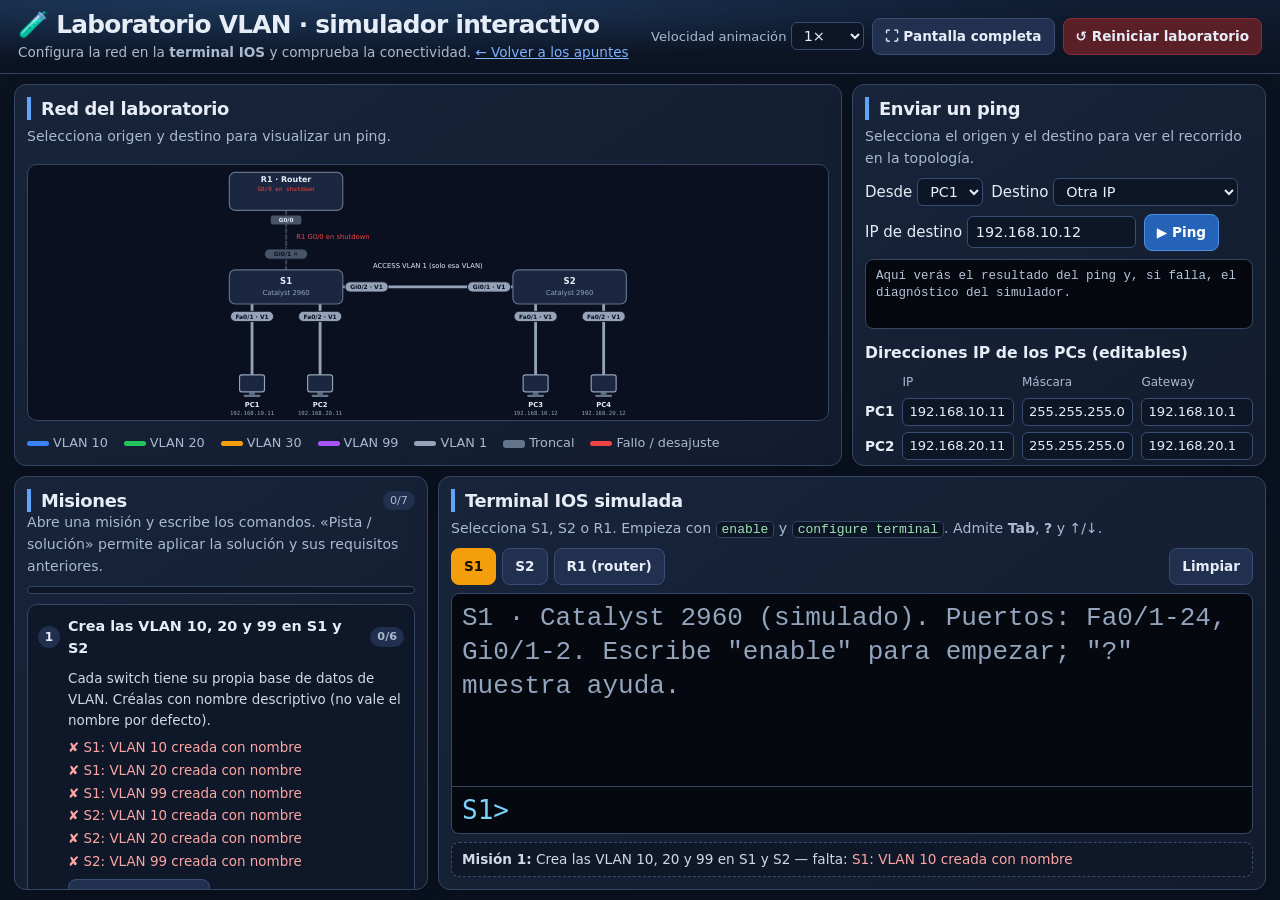
==== commit 52807a5d: "Mejorar presentación y laboratorio VLAN Co-authored-by: Copilot <223556219+Copilot@users.noreply.git" ====
--- a/laboratorio.html
+++ b/laboratorio.html
@@ -5,50 +5,51 @@
 <meta name="viewport" content="width=device-width, initial-scale=1">
 <title>Laboratorio VLAN · Simulador interactivo</title>
 <style>
-:root{--bg:#0b1220;--card:#131c2e;--card2:#1b2740;--ink:#e6edf7;--mute:#93a4bd;--line:#2b3a57;--v10:#3b82f6;--v20:#22c55e;--v30:#f59e0b;--v99:#a855f7;--bad:#ef4444;--ok:#22c55e;--warn:#fbbf24}
+:root{--bg:#0b1220;--card:#131c2e;--card2:#1b2740;--ink:#e6edf7;--mute:#a9bad0;--line:#344661;--v10:#3b82f6;--v20:#22c55e;--v30:#f59e0b;--v99:#a855f7;--bad:#ef4444;--ok:#22c55e;--warn:#fbbf24}
 *{box-sizing:border-box}
 body{margin:0;background:var(--bg);color:var(--ink);font:15px/1.55 "Segoe UI",system-ui,sans-serif}
 a{color:#7cb2ff}
 code,.mono{font-family:Consolas,"Courier New",monospace}
 code{background:#0d1626;border:1px solid var(--line);border-radius:5px;padding:0 5px;font-size:13px;color:#9fe3b4}
-header.hero{padding:22px 20px 16px;background:linear-gradient(160deg,#10203d,#0b1220 60%);border-bottom:1px solid var(--line);display:flex;flex-wrap:wrap;gap:14px;align-items:center;justify-content:space-between}
-header.hero h1{margin:0;font-size:1.6rem}
-header.hero p{margin:2px 0 0;color:var(--mute);max-width:760px;font-size:.92rem}
+header.hero{padding:10px 18px;background:radial-gradient(ellipse at 20% 0,#1d385a 0,transparent 58%),linear-gradient(180deg,#101d32,#0b1220);border-bottom:1px solid var(--line);display:flex;flex-wrap:wrap;gap:8px 20px;align-items:center;justify-content:space-between}
+header.hero h1{margin:0;font-size:clamp(1.15rem,2vw,1.55rem);letter-spacing:-.03em;line-height:1.2}
+header.hero p{margin:2px 0 0;color:var(--mute);font-size:.85rem}
+.back-link{white-space:nowrap;display:inline-block}
 .hbtns{display:flex;gap:8px;align-items:center;flex-wrap:wrap}
+#fullscreen-status{color:#ffd69b;font-size:.8rem}
+#fullscreen-status:empty{display:none}
+html:fullscreen{background:var(--bg)}
+html:fullscreen main{max-width:none}
 button,select,input[type=text],input[type=number]{font:inherit;color:var(--ink)}
-button{background:#22304f;border:1px solid #3a4c74;border-radius:8px;padding:5px 12px;cursor:pointer;font-weight:600;font-size:.85rem}
+button{background:#22304f;border:1px solid #3a4c74;border-radius:8px;padding:7px 12px;cursor:pointer;font-weight:600;font-size:.85rem}
 button:hover:not(:disabled){background:#2d4068}
-button.primary{background:var(--v10);border-color:var(--v10);color:#fff}
+button.primary{background:#2563b8;border-color:#4c91e6;color:#fff}
 button.danger{background:#5b1f27;border-color:#8b2c38}
+:focus-visible{outline:3px solid #7dd3fc;outline-offset:3px}
 select,input[type=text],input[type=number]{background:#0d1626;border:1px solid #3a4c74;border-radius:6px;padding:4px 8px;font-size:.9rem}
 select:disabled,input:disabled{opacity:.45}
-main{max-width:1280px;margin:0 auto;padding:14px 14px 50px}
-.grid{display:grid;gap:14px;margin-bottom:14px;grid-template-columns:minmax(0,1.7fr) minmax(300px,1fr)}
-.grid.eq{grid-template-columns:minmax(0,1fr) minmax(0,1fr)}
-@media(max-width:980px){.grid,.grid.eq{grid-template-columns:minmax(0,1fr)}}
-.card{background:var(--card);border:1px solid var(--line);border-radius:12px;padding:12px 14px;min-width:0}
-.card h2{margin:0 0 4px;font-size:1.12rem;border-left:5px solid var(--v10);padding-left:9px}
+main{max-width:1800px;margin:0 auto;padding:10px 14px 28px}
+.workspace{display:grid;gap:10px;grid-template-columns:minmax(0,1fr);align-items:stretch;margin-bottom:10px}
+.card{background:linear-gradient(145deg,#17243a,var(--card));border:1px solid var(--line);border-radius:12px;padding:12px;min-width:0;box-shadow:0 14px 32px #0002}
+.card h2{margin:0 0 6px;font-size:1.12rem;line-height:1.3;letter-spacing:-.02em;border-left:4px solid #60a5fa;padding-left:10px}
 .card h3{margin:12px 0 6px;font-size:.98rem}
 .lead{color:var(--mute);margin:0 0 8px;font-size:.88rem}
-.svgwrap{background:#0a1020;border-radius:10px;border:1px solid var(--line)}
+.svgwrap{background:#0a1020;border-radius:10px;border:1px solid var(--line);display:flex;justify-content:center;min-height:0}
 svg.svg{width:100%;height:auto;display:block}
 svg text{font-family:"Segoe UI",system-ui,sans-serif;fill:#e6edf7;font-size:12px}
 svg .dev{fill:#1b2740;stroke:#64748b;stroke-width:2}
-svg .b{cursor:pointer}
 svg .b rect{stroke:#0a1020;stroke-width:1.5}
-svg .b:hover rect{stroke:#fff}
-svg .b.sel rect{stroke:#fff;stroke-width:2.5}
 svg .b text{fill:#0a1020;font-weight:800;font-size:10.5px;pointer-events:none}
 svg .halo{paint-order:stroke;stroke:#0a1020;stroke-width:4px;stroke-linejoin:round}
 .mut{fill:#93a4bd!important}
 .row{display:flex;flex-wrap:wrap;gap:8px;align-items:center}
-.pcs{display:grid;grid-template-columns:auto 1fr 1fr 1fr;gap:4px 8px;align-items:center;font-size:.85rem;margin:6px 0}
+.pcs{display:grid;grid-template-columns:auto repeat(3,minmax(110px,1fr));gap:6px 8px;align-items:center;font-size:.85rem;margin:8px 0;overflow-x:auto;padding-bottom:4px}
 .pcs input{width:100%;font-size:.82rem;padding:3px 6px}
 .pcs .h{color:var(--mute);font-size:.75rem}
 pre{margin:0}
 .out{background:#05080f;border:1px solid var(--line);border-radius:8px;padding:8px 10px;font:12.5px/1.4 Consolas,"Courier New",monospace;white-space:pre-wrap;min-height:70px;max-height:230px;overflow:auto;color:#b6c2d6}
 .out .diag{color:#fbbf24}.out .okk{color:#4ade80}.out .badd{color:#f87171}
-.legend{display:flex;flex-wrap:wrap;gap:6px 14px;font-size:.78rem;color:var(--mute);margin:6px 0 0}
+.legend{display:flex;flex-wrap:wrap;gap:8px 16px;font-size:.8rem;color:var(--mute);margin:12px 0 0}
 .legend i{display:inline-block;width:22px;height:5px;border-radius:3px;vertical-align:middle;margin-right:4px}
 /* misiones */
 #mhead{display:flex;justify-content:space-between;align-items:center;gap:8px}
@@ -56,7 +57,7 @@
 .bar i{display:block;height:100%;background:linear-gradient(90deg,var(--v10),var(--ok));width:0;transition:width .5s}
 .ms{border:1px solid var(--line);border-radius:10px;margin-bottom:7px;background:#0f1828}
 .ms.done{border-color:#1f6b3a}
-.ms .mh{display:flex;gap:8px;align-items:center;padding:7px 10px;cursor:pointer;font-weight:600;font-size:.9rem}
+.ms .mh{display:flex;gap:8px;align-items:center;width:100%;padding:10px;text-align:left;background:transparent;border:0;border-radius:10px;cursor:pointer;font-weight:600;font-size:.9rem}
 .ms .mh .n{width:22px;height:22px;border-radius:50%;background:#22304f;display:grid;place-items:center;font-size:.75rem;flex:none}
 .ms.done .mh .n{background:var(--ok);color:#04210f}
 .ms .mb{padding:0 10px 9px 40px;font-size:.84rem;color:#cfd9ea}
@@ -69,131 +70,88 @@
 #toast{position:fixed;right:16px;bottom:16px;background:#14532d;color:#dcfce7;border:1px solid #22c55e;border-radius:10px;padding:10px 16px;font-weight:600;opacity:0;transform:translateY(12px);transition:.4s;pointer-events:none;z-index:50;max-width:340px}
 #toast.on{opacity:1;transform:none}
 /* terminal */
-.tabs{display:flex;gap:6px;margin-bottom:6px}
+.tabs{display:flex;gap:6px;flex-wrap:wrap;margin-bottom:8px}
 .tabs button.act{background:var(--v30);border-color:var(--v30);color:#1a1200}
-#term{background:#05080f;border:1px solid var(--line);border-radius:8px 8px 0 0;padding:8px 10px;height:380px;overflow:auto;font:13px/1.4 Consolas,"Courier New",monospace;color:#d7e0ee;white-space:pre-wrap;word-break:break-word}
+#term{background:#05080f;border:1px solid var(--line);border-radius:8px 8px 0 0;padding:8px 10px;height:300px;overflow:auto;font:26px/1.3 Consolas,"Courier New",monospace;color:#d7e0ee;white-space:pre-wrap;word-break:break-word}
 #term .echo{color:#f1f5f9}#term .pr{color:#7dd3fc}#term .err{color:#f87171}#term .log{color:#fbbf24}#term .lab{color:#4ade80}#term .info{color:#93a4bd}
-.inl{display:flex;gap:6px;background:#05080f;border:1px solid var(--line);border-top:0;border-radius:0 0 8px 8px;padding:6px 10px;align-items:center;font:13px Consolas,monospace}
+.inl{display:flex;gap:6px;background:#05080f;border:1px solid var(--line);border-top:0;border-radius:0 0 8px 8px;padding:6px 10px;align-items:center;font:26px Consolas,monospace}
 .inl #prompt{color:#7dd3fc;white-space:nowrap}
-.inl input{flex:1;background:transparent;border:0;outline:0;color:#f1f5f9;font:13px Consolas,monospace;padding:2px}
-details.help{margin-top:8px;font-size:.82rem;color:var(--mute)}
-details.help summary{cursor:pointer;color:#7cb2ff}
-details.help pre{margin-top:6px;font:12px/1.45 Consolas,monospace;color:#b6c2d6;background:#0d1626;padding:8px;border-radius:8px;overflow:auto}
+.inl input{flex:1;min-width:0;background:transparent;border:0;color:#f1f5f9;font:26px Consolas,monospace;padding:2px}
 #curm{margin-top:8px;font-size:.85rem;background:#0f1828;border:1px dashed #3a4c74;border-radius:8px;padding:6px 10px;color:#cfd9ea}
-/* inspector */
-.fg{display:grid;grid-template-columns:130px 1fr;gap:6px 10px;align-items:center;font-size:.88rem;margin:8px 0}
-.state{display:inline-block;padding:2px 10px;border-radius:999px;font-weight:700;font-size:.8rem;background:#334155}
-.msg{color:#fbbf24;font-size:.82rem;min-height:1.2em}
-table.vt{border-collapse:collapse;width:100%;font-size:.82rem;margin:4px 0}
-table.vt th,table.vt td{border:1px solid var(--line);padding:3px 7px;text-align:left}
-table.vt th{background:var(--card2)}
-.vdb{display:grid;grid-template-columns:1fr 1fr;gap:10px}
-@media(max-width:700px){.vdb{grid-template-columns:1fr}}
-.vdb form{display:flex;gap:4px;flex-wrap:wrap;margin-top:4px}
-.vdb form input[type=number]{width:70px}.vdb form input[type=text]{width:110px}
-/* tag editor */
-.bits{display:flex;flex-wrap:wrap;gap:2px;align-items:flex-end;margin:6px 0}
-.bits .grp{display:flex;flex-direction:column;align-items:center;gap:2px;margin-right:8px}
-.bits .gl{font-size:.72rem;font-weight:700}
-.bits .row2{display:flex;gap:2px}
-.bit{width:28px;height:30px;padding:0;border-radius:5px;font:700 14px Consolas,monospace;border:1px solid #0a1020;color:#0a1020}
-.bit.off{opacity:.55}
-.bit.fix{background:#334155;color:#cbd5e1;cursor:default}
-.wt{font-size:9px;color:var(--mute);width:28px;text-align:center}
-.kv{display:grid;grid-template-columns:auto 1fr;gap:3px 12px;font-size:.86rem;margin:8px 0}
-.kv b{color:var(--mute);font-weight:600}
-.eff{border-left:4px solid var(--v10);background:#0f1828;padding:6px 10px;border-radius:0 8px 8px 0;font-size:.85rem;margin-top:6px}
-table.dtp{border-collapse:collapse;font-size:.78rem;margin:8px 0;width:100%}
-table.dtp th,table.dtp td{border:1px solid var(--line);padding:4px 6px;text-align:center}
-table.dtp th{background:var(--card2)}
-table.dtp td.t{background:#123a22;color:#bbf7d0}table.dtp td.a{background:#1d2b46;color:#bcd0f5}table.dtp td.m{background:#4b1d22;color:#fecaca}
-table.dtp td.cur{outline:3px solid #fff;outline-offset:-3px;font-weight:800}
+@media(min-width:1000px){
+ .workspace.network-row{grid-template-columns:minmax(0,2fr) minmax(300px,1fr)}
+ .workspace.work-row{grid-template-columns:minmax(300px,1fr) minmax(0,2fr)}
+}
+@media(min-width:1000px) and (min-height:650px){
+ body{height:100vh;height:100dvh;display:flex;flex-direction:column}
+ main{width:100%;flex:1;min-height:0;display:grid;grid-template-rows:minmax(0,48fr) minmax(0,52fr);gap:10px;padding-bottom:10px}
+ .workspace{min-height:0;margin:0}
+ .workspace>.card{min-height:0;overflow:auto}
+ .topology{display:flex;flex-direction:column}
+ .topology .svgwrap{flex:1;overflow:hidden}
+ .topology svg.svg{width:auto;max-width:100%;height:100%}
+ .terminal-card{display:flex;flex-direction:column}
+ #term{height:auto;flex:1;min-height:70px}
+}
+@media(max-width:600px){header.hero{padding:10px 12px}.card{padding:12px}main{padding:10px 10px 28px}.row label{max-width:100%}.tabs button{flex:0 1 auto}}
+@media(prefers-reduced-motion:reduce){*,*::before,*::after{transition-duration:.01ms!important}}
 </style>
 </head>
 <body>
 <header class="hero">
   <div>
     <h1>🧪 Laboratorio VLAN · simulador interactivo</h1>
-    <p>Configura puertos, troncales, VLAN nativa, etiquetas 802.1Q y DTP con la <b>terminal IOS</b> o con los controles gráficos (hacen lo mismo). Cada <b>misión</b> se comprueba sola. <a href="index.html">← Volver a los apuntes</a></p>
+    <p>Configura la red en la <b>terminal IOS</b> y comprueba la conectividad. <a class="back-link" href="index.html">← Volver a los apuntes</a></p>
   </div>
   <div class="hbtns">
     <label style="font-size:.82rem;color:var(--mute)">Velocidad animación
       <select id="spd"><option value="0.5">0.5×</option><option value="1" selected>1×</option><option value="2">2×</option></select></label>
+    <button id="fullscreen-toggle" type="button" aria-pressed="false">⛶ Pantalla completa</button>
     <button id="reset" class="danger">↺ Reiniciar laboratorio</button>
+    <span id="fullscreen-status" role="status"></span>
   </div>
 </header>
 <main>
-  <div class="grid">
-    <section class="card">
+  <div class="workspace network-row">
+    <section class="card topology">
       <h2>Red del laboratorio</h2>
-      <p class="lead">Pulsa un puerto (etiqueta de color) para inspeccionarlo y cambiarlo. El color indica la VLAN del puerto <i>access</i>; gris = troncal; rojo/naranja discontinuo = enlace mal configurado.</p>
+      <p class="lead" id="ping-route" aria-live="polite">Selecciona origen y destino para visualizar un ping.</p>
+      <p class="lead" id="ping-phase" aria-live="polite"></p>
       <div class="svgwrap" id="topo"></div>
       <div class="legend">
-        <span><i style="background:#3b82f6"></i>VLAN 10</span><span><i style="background:#22c55e"></i>VLAN 20</span><span><i style="background:#a855f7"></i>VLAN 99</span><span><i style="background:#94a3b8"></i>VLAN 1</span><span><i style="background:#64748b;height:8px"></i>Troncal</span><span><i style="background:#ef4444"></i>Fallo / desajuste</span>
+        <span><i style="background:#3b82f6"></i>VLAN 10</span><span><i style="background:#22c55e"></i>VLAN 20</span><span><i style="background:#f59e0b"></i>VLAN 30</span><span><i style="background:#a855f7"></i>VLAN 99</span><span><i style="background:#94a3b8"></i>VLAN 1</span><span><i style="background:#64748b;height:8px"></i>Troncal</span><span><i style="background:#ef4444"></i>Fallo / desajuste</span>
       </div>
+    </section>
+    <section class="card ping-card">
+      <h2>Enviar un ping</h2>
+      <p class="lead">Selecciona el origen y el destino para ver el recorrido en la topología.</p>
+      <div class="row">
+        <label>Desde <select id="psrc"></select></label>
+        <label>Destino <select id="pdest"></select></label>
+        <label>IP de destino <input type="text" id="pdst" size="16" value="192.168.10.12" aria-label="IP de destino"></label>
+        <button id="pgo" class="primary">▶ Ping</button>
+      </div>
+      <div class="out" id="pout" style="margin-top:8px">Aquí verás el resultado del ping y, si falla, el diagnóstico del simulador.</div>
       <h3>Direcciones IP de los PCs (editables)</h3>
       <div class="pcs" id="pcs"></div>
-      <h3>Enviar un ping (con animación del recorrido de la trama)</h3>
-      <div class="row">
-        <label>Desde <select id="psrc"></select></label>
-        <label>Hacia <input type="text" id="pdst" list="ips" size="16" value="192.168.10.12"></label>
-        <datalist id="ips"></datalist>
-        <button id="pgo" class="primary">▶ Ping</button>
-        <span class="lead" style="margin:0">Prueba también: PC1 → PC3 (misma VLAN), PC1 → PC4 (entre VLAN)</span>
-      </div>
-      <div class="out" id="pout" style="margin-top:8px">Aquí verás el resultado del ping y, si falla, el diagnóstico del simulador.</div>
+      <p class="lead">Prueba PC1 → PC3 (misma VLAN) o PC1 → PC4 (entre VLAN).</p>
     </section>
-    <section class="card">
+  </div>
+  <div class="workspace work-row">
+    <section class="card missions">
       <div id="mhead"><h2 style="margin:0">Misiones</h2><span id="mcount" class="tag">0/0</span></div>
+      <p class="lead">Abre una misión y escribe los comandos. «Pista / solución» permite aplicar la solución y sus requisitos anteriores.</p>
+      <div id="solution-status" role="status" aria-live="polite" tabindex="-1"></div>
       <div class="bar"><i id="mbar"></i></div>
       <div id="mlist"></div>
     </section>
-  </div>
-
-  <div class="grid eq">
-    <section class="card">
+    <section class="card terminal-card">
       <h2>Terminal IOS simulada</h2>
-      <p class="lead">Elige el equipo. Empieza con <code>enable</code> y <code>configure terminal</code>. Admite abreviaturas, <b>Tab</b>, <b>?</b> y ↑/↓.</p>
+      <p class="lead">Selecciona S1, S2 o R1. Empieza con <code>enable</code> y <code>configure terminal</code>. Admite <b>Tab</b>, <b>?</b> y ↑/↓.</p>
       <div class="tabs" id="tabs"><button data-dev="S1" class="act">S1</button><button data-dev="S2">S2</button><button data-dev="R1">R1 (router)</button><button id="clr" style="margin-left:auto">Limpiar</button></div>
       <div id="term"></div>
-      <div class="inl"><span id="prompt"></span><input id="cmd" autocomplete="off" spellcheck="false" autocapitalize="off"></div>
+      <div class="inl"><span id="prompt"></span><input id="cmd" aria-label="Comando IOS" autocomplete="off" spellcheck="false" autocapitalize="off"></div>
       <div id="curm"></div>
-      <details class="help"><summary>Comandos disponibles</summary><pre id="helptxt"></pre></details>
-    </section>
-    <section class="card">
-      <h2>Inspector de puerto</h2>
-      <div id="insp"></div>
-      <h3>Base de datos de VLAN (<span class="mono">show vlan brief</span>)</h3>
-      <div class="vdb" id="vdb"></div>
-    </section>
-  </div>
-
-  <div class="grid eq">
-    <section class="card">
-      <h2>Editor de bits de la etiqueta 802.1Q</h2>
-      <p class="lead">Pulsa los bits para cambiarlos. La etiqueta mide 32 bits: TPID (16) + TCI (16 = PCP 3 + DEI 1 + VID 12).</p>
-      <div class="bits" id="bits"></div>
-      <div class="row" style="margin:6px 0">
-        <label>VID (decimal) <input type="number" id="vidn" min="0" max="4095" style="width:84px"></label>
-        <button data-tp="10">VLAN 10</button><button data-tp="20v">VLAN 20 voz (PCP 5)</button><button data-tp="99">VLAN 99</button><button data-tp="0">Todo a 0</button>
-      </div>
-      <div class="kv" id="tagkv"></div>
-      <div class="eff" id="tageff"></div>
-    </section>
-    <section class="card">
-      <h2>DTP: ¿se forma el troncal S1 ↔ S2?</h2>
-      <p class="lead">Enlace S1 <b>Gi0/2</b> ↔ S2 <b>Gi0/1</b>. Cambia el modo de cada extremo y mira el resultado de la negociación.</p>
-      <div class="row">
-        <label>S1 Gi0/2 <select id="dtpA"></select></label>
-        <label><input type="checkbox" id="dtpAn"> nonegotiate</label>
-      </div>
-      <div class="row" style="margin-top:6px">
-        <label>S2 Gi0/1 <select id="dtpB"></select></label>
-        <label><input type="checkbox" id="dtpBn"> nonegotiate</label>
-      </div>
-      <div id="dtpres" class="eff" style="margin:8px 0"></div>
-      <div id="dtpmx"></div>
-      <p class="lead">Con <code>nonegotiate</code> el puerto no envía DTP: un vecino en <i>auto</i> o <i>desirable</i> se queda en access. No se puede combinar con modos <i>dynamic</i>.</p>
     </section>
   </div>
 </main>
@@ -217,9 +175,7 @@
   'S1:Fa0/1': [170, 260], 'S1:Fa0/2': [290, 260], 'S1:Gi0/1': [230, 200], 'S1:Gi0/2': [330, 230],
   'S2:Fa0/1': [670, 260], 'S2:Fa0/2': [790, 260], 'S2:Gi0/1': [630, 230], 'R1:G0/0': [230, 95]
 };
-const MODES = ['access', 'trunk', 'dynamic auto', 'dynamic desirable'];
-
-let S, PCS, TAG, DONE, CHAL;
+let S, PCS, DONE, CHAL;
 const mkPort = () => ({ mode: 'dynamic auto', access: 1, native: 1, allowed: null, nonego: false, shut: false, desc: '' });
 function mkSwitch(name) {
   const ports = {}; PORT_ORDER.forEach(p => ports[p] = mkPort());
@@ -237,7 +193,7 @@
     PC3: { ip: '192.168.10.12', mask: '255.255.255.0', gw: '192.168.10.1', port: ['S2', 'Fa0/1'] },
     PC4: { ip: '192.168.20.12', mask: '255.255.255.0', gw: '192.168.20.1', port: ['S2', 'Fa0/2'] }
   };
-  TAG = 10; DONE = new Set(); CHAL = false;
+  DONE = new Set(); CHAL = false;
 }
 
 /* ---- utilidades ---- */
@@ -273,7 +229,6 @@
   if (peer === 'trunk' || peer === 'dynamic desirable' || (peer === 'dynamic auto' && own === 'dynamic desirable')) return 'trunk';
   return 'access';
 }
-function dtpPair(a, b) { const x = dtpEnd(a, b, false), y = dtpEnd(b, a, false); return x === y ? x : 'mismatch'; }
 function eff(sw, pn, adm) {
   const p = S[sw].ports[pn], peer = LINKS[sw + ':' + pn];
   if (!adm) {
@@ -398,8 +353,8 @@
   if (!ip2n(dst)) { R.why = 'Dirección de destino no válida'; return R; }
   if (dst === pc.ip) { R.ok = true; R.ttl = 128; return R; }
   const ifs = rifs(), rIf = ifs.find(i => i.ip === dst), tgt = pcOf(dst);
-  const gwWhy = f => S.R1.ifs['G0/0'].shut ? 'La interfaz G0/0 de R1 está en shutdown (falta "no shutdown")'
-    : f.recv.some(r => r.kind === 'rtr') ? `La trama llega a R1 pero ninguna subinterfaz atiende esa VLAN con la IP ${pc.gw} (revisa encapsulation dot1Q e ip address)`
+  const gwWhy = (f, sender = pc) => S.R1.ifs['G0/0'].shut ? 'La interfaz G0/0 de R1 está en shutdown (falta "no shutdown")'
+    : f.recv.some(r => r.kind === 'rtr') ? `La trama llega a R1 pero ninguna subinterfaz atiende esa VLAN con la IP ${sender.gw} (revisa encapsulation dot1Q e ip address)`
     : (bestDrop(f) ? bestDrop(f).reason : 'No hay camino de capa 2 hasta el router');
   if (sameNet(pc.ip, dst, pc.mask)) {
     const f = pcFlood(src);
@@ -409,6 +364,7 @@
     const f2 = tgt ? pcFlood(tgt) : rtrFlood(rIf);
     const h2 = f2.recv.find(r => r.kind === 'pc' && r.id === src);
     if (!h2) return failWith(f2, 'La petición llega, pero la respuesta no vuelve: ' + ((bestDrop(f2) || {}).reason || 'sin camino de vuelta'), true);
+    R.segs.push({ path: h2.path, reply: true });
     R.ok = true; R.ttl = tgt ? 128 : 255; return R;
   }
   if (!pc.gw) { R.why = 'El destino está en otra red y el PC no tiene puerta de enlace'; return R; }
@@ -422,6 +378,7 @@
     if (!back) { R.why = 'R1 no tiene interfaz hacia la red del PC: la respuesta no vuelve'; return R; }
     const fb = rtrFlood(back), hb = fb.recv.find(r => r.kind === 'pc' && r.id === src);
     if (!hb) return failWith(fb, '', true);
+    R.segs.push({ path: hb.path, reply: true });
     R.ok = true; R.ttl = 255; return R;
   }
   const out = ifForNet(dst);
@@ -432,9 +389,11 @@
   const t = PCS[tgt];
   if (!t.gw) { R.why = `${tgt} no tiene puerta de enlace: la respuesta no vuelve`; return R; }
   const f3 = pcFlood(tgt), h3 = f3.recv.find(r => r.kind === 'rtr' && (rtrRecv(r) || {}).ip === t.gw);
-  if (!h3) return failWith(f3, `${tgt} no alcanza su gateway ${t.gw}: la respuesta no vuelve. ` + gwWhy(f3), true);
+  if (!h3) return failWith(f3, `${tgt} no alcanza su gateway ${t.gw}: la respuesta no vuelve. ` + gwWhy(f3, t), true);
+  R.segs.push({ path: h3.path, reply: true });
   const f4 = rtrFlood(back), h4 = f4.recv.find(r => r.kind === 'pc' && r.id === src);
   if (!h4) return failWith(f4, 'La respuesta llega a R1 pero no puede volver a ' + src, true);
+  R.segs.push({ path: h4.path, reply: true });
   R.ok = true; R.ttl = 127; return R;
 }
 /* ---- ping desde el router ---- */
@@ -447,7 +406,9 @@
   if (!h) { const d = bestDrop(f); R.fail = d; R.why = d ? d.reason : `Nadie con la IP ${dst} en ${out.name}`; return R; }
   R.segs.push({ path: h.path });
   const f2 = pcFlood(tgt);
-  if (!f2.recv.find(r => r.kind === 'rtr' && (rtrRecv(r) || {}).name === out.name)) { R.fail = bestDrop(f2); R.failReply = true; R.why = 'La petición llega pero la respuesta no vuelve'; return R; }
+  const h2 = f2.recv.find(r => r.kind === 'rtr' && (rtrRecv(r) || {}).name === out.name);
+  if (!h2) { R.fail = bestDrop(f2); R.failReply = true; R.why = 'La petición llega pero la respuesta no vuelve'; return R; }
+  R.segs.push({ path: h2.path, reply: true });
   R.ok = true; return R;
 }
 
@@ -736,7 +697,8 @@
   x.P('Type escape sequence to abort.'); x.P(`Sending 5, 100-byte ICMP Echos to ${x.a.ip}, timeout is 2 seconds:`);
   x.P(R.ok ? '!!!!!' : '.....'); x.P(R.ok ? 'Success rate is 100 percent (5/5), round-trip min/avg/max = 1/2/4 ms' : 'Success rate is 0 percent (0/5)');
   if (!R.ok && R.why) x.P('[Lab] ' + R.why, 'log');
-  if (typeof animate === 'function') animate(R.segs, R.fail, !!R.failReply);
+  $('#ping-route').textContent = `Ping: R1 → ${x.a.ip}`;
+  animate(R);
 }, 'rtr');
 
 /* ---- ayuda (?) y autocompletado (Tab) ---- */
@@ -791,20 +753,6 @@
   P(T.ses.S2, 'S2 · Catalyst 2960 (simulado). Puertos: Fa0/1-24, Gi0/1-2. Escribe "enable" para empezar; "?" muestra ayuda.', 'info');
   P(T.ses.R1, 'R1 · Router (simulado). Interfaz G0/0 conectada a S1 Gi0/1. Escribe "enable" para empezar; "?" muestra ayuda.', 'info');
 }
-const HELP = `Todos:   enable · disable · configure terminal · exit · end · hostname X · do <show...> · ? · Tab
-         copy running-config startup-config · write memory
-Switch:  vlan N · name X · no vlan N · interface fa0/1 · interface range fa0/1 - 16
-         switchport mode access|trunk|dynamic auto|dynamic desirable
-         switchport access vlan N · switchport trunk native vlan N
-         switchport trunk allowed vlan 10,20 | add N | remove N | except N | all | none
-         switchport nonegotiate · shutdown · no shutdown · description X
-         no switchport mode|access vlan|trunk native vlan|trunk allowed vlan|nonegotiate
-         show vlan brief · show interfaces trunk · show interfaces gi0/1 switchport
-         show interfaces status · show ip interface brief · show running-config
-Router:  interface g0/0 · interface g0/0.10 · no interface g0/0.10
-         encapsulation dot1Q N [native] · ip address A.B.C.D M.M.M.M · no shutdown
-         show ip interface brief · show ip route · show running-config · ping A.B.C.D
-Nota: en un 2960 no existe "switchport trunk encapsulation" (solo 802.1Q).`;
 /* =====================  C · INTERFAZ  ===================== */
 const NSV = 'http://www.w3.org/2000/svg';
 function mk(tag, attrs, parent, text) {
@@ -813,12 +761,12 @@
   if (text !== undefined) e.textContent = text;
   if (parent) parent.appendChild(e); return e;
 }
-let SEL = { sw: 'S1', pn: 'Gi0/2' }, TOPO = {}, SPEED = 1, INS_MSG = '';
+let TOPO = {}, SPEED = 1;
 const BP = { 'S1:Fa0/1': [170, 282], 'S1:Fa0/2': [290, 282], 'S1:Gi0/1': [230, 172], 'S1:Gi0/2': [372, 230], 'S2:Fa0/1': [670, 282], 'S2:Fa0/2': [790, 282], 'S2:Gi0/1': [588, 230] };
 
 /* ---- topología ---- */
 function buildTopo() {
-  const svg = mk('svg', { viewBox: '0 0 900 470', class: 'svg' }, $('#topo')); TOPO.svg = svg;
+  const svg = mk('svg', { viewBox: '110 15 740 450', class: 'svg' }, $('#topo')); TOPO.svg = svg;
   const gL = mk('g', {}, svg), gD = mk('g', {}, svg), gB = mk('g', {}, svg); TOPO.gPkt = mk('g', {}, svg);
   TOPO.links = [['S1:Fa0/1', 'PC1'], ['S1:Fa0/2', 'PC2'], ['S2:Fa0/1', 'PC3'], ['S2:Fa0/2', 'PC4'], ['S1:Gi0/1', 'R1:G0/0'], ['S1:Gi0/2', 'S2:Gi0/1']]
     .map(([a, b]) => ({ a, b, line: mk('line', { x1: PTS[a][0], y1: PTS[a][1], x2: PTS[b][0], y2: PTS[b][1], 'stroke-linecap': 'round' }, gL) }));
@@ -843,7 +791,6 @@
     const [sw, pn] = key.split(':'), [x, y] = BP[key];
     const g = mk('g', { class: 'b' }, gB);
     const r = mk('rect', { x: x - 38, y: y - 9, width: 76, height: 18, rx: 9 }, g), t = mk('text', { x, y: y + 4, 'text-anchor': 'middle' }, g, '');
-    g.addEventListener('click', () => { SEL = { sw, pn }; INS_MSG = ''; refresh(); });
     TOPO.badges[key] = { g, r, t };
   }
 }
@@ -878,11 +825,11 @@
     if (e.kind === 'down') { txt = pn + ' ✕'; fill = '#475569'; }
     else if (e.kind === 'trunk') { txt = pn + ' · TRUNK'; fill = '#94a3b8'; }
     else { txt = `${pn} · V${e.vlan}` + (S[sw].vlans[e.vlan] ? '' : '?'); fill = vcol(e.vlan); }
-    B.t.textContent = txt; B.r.setAttribute('fill', fill); B.g.classList.toggle('sel', sw === SEL.sw && pn === SEL.pn);
+    B.t.textContent = txt; B.r.setAttribute('fill', fill);
   }
   for (const id in PCS) {
     const [sw, pn] = PCS[id].port, e = eff(sw, pn);
-    TOPO.pc[id].scr.setAttribute('stroke', e.kind === 'access' ? vcol(e.vlan) : e.kind === 'trunk' ? RED : '#475569');
+    TOPO.pc[id].scr.style.stroke = e.kind === 'access' ? vcol(e.vlan) : e.kind === 'trunk' ? RED : '#475569';
     TOPO.pc[id].ip.textContent = PCS[id].ip || '';
   }
   const R = S.R1, g = R.ifs['G0/0'];
@@ -894,13 +841,14 @@
 let ANIMID = 0;
 const sleep = ms => new Promise(r => setTimeout(r, ms / SPEED));
 function tweenMs(ms, fn) { return new Promise(res => { const t0 = performance.now(), d = ms / SPEED; (function f(t) { const p = Math.min(1, (t - t0) / d); fn(p); p < 1 ? requestAnimationFrame(f) : res(); })(t0); }); }
-function clearPkt() { ANIMID++; if (TOPO.gPkt) TOPO.gPkt.innerHTML = ''; }
-async function animate(segs, fail, failReply) {
+function clearPkt() { ANIMID++; if (TOPO.gPkt) TOPO.gPkt.innerHTML = ''; $('#ping-phase').textContent = ''; }
+async function animate(result) {
   const id = ++ANIMID, L = TOPO.gPkt; L.innerHTML = '';
-  const all = segs.slice(); if (fail) all.push({ path: fail.path, drop: true, reply: failReply });
-  if (!all.length) return;
+  const phase = $('#ping-phase');
+  const all = result.segs.slice(); if (result.fail) all.push({ path: result.fail.path, drop: true, reply: result.failReply });
+  if (!all.length) { phase.textContent = result.ok ? 'Ping local: no sale ninguna trama a la red.' : 'No hay recorrido disponible para animar.'; return; }
   const g = mk('g', {}, L);
-  mk('rect', { x: -11, y: -7, width: 22, height: 14, rx: 2, fill: '#e2e8f0', stroke: '#0a1020' }, g);
+  const packet = mk('rect', { x: -11, y: -7, width: 22, height: 14, rx: 2, fill: '#e2e8f0', stroke: '#0a1020' }, g);
   mk('path', { d: 'M-11,-7 L0,2 L11,-7', fill: 'none', stroke: '#0a1020', opacity: .5 }, g);
   const chipG = mk('g', { transform: 'translate(0,-18)' }, g), cr = mk('rect', { x: -26, y: -8, width: 52, height: 15, rx: 7, fill: '#3b82f6', stroke: '#0a1020' }, chipG);
   const ct = mk('text', { x: 0, y: 3, 'text-anchor': 'middle', style: 'fill:#0a1020;font-weight:800;font-size:9.5px' }, chipG, '');
@@ -911,7 +859,11 @@
   let cur = null;
   for (let s = 0; s < all.length; s++) {
     const seg = all[s];
-    if (s > 0 && !seg.drop) { const n = mk('text', { x: 340, y: 64, class: 'halo', style: 'font-weight:700;fill:#fbbf24' }, L, 'R1 enruta…'); await sleep(700); n.remove(); }
+    phase.textContent = seg.reply ? 'Respuesta ICMP (echo reply) · vuelta' : 'Petición ICMP (echo request) · ida';
+    packet.setAttribute('fill', seg.reply ? '#4ade80' : '#e2e8f0');
+    if (s > 0 && all[s - 1].reply === seg.reply && seg.path[0].a === 'R1') {
+      const n = mk('text', { x: 340, y: 64, class: 'halo', style: 'font-weight:700;fill:#fbbf24' }, L, 'R1 enruta…'); await sleep(700); n.remove();
+    }
     for (let i = 0; i < seg.path.length; i++) {
       if (id !== ANIMID) return;
       const h = seg.path[i], a = PTS[key(h.a, h.ap)], b = PTS[key(h.b, h.bp)];
@@ -921,7 +873,8 @@
     if (id !== ANIMID) return;
   }
   g.remove();
-  const bad = !!fail;
+  const bad = !result.ok;
+  phase.textContent = bad ? 'Ping fallido: ' + (result.why || 'sin respuesta.') : 'Ping completado: petición y respuesta recibidas.';
   mk('text', { x: cur[0], y: cur[1] - 6, 'text-anchor': 'middle', style: `fill:${bad ? '#ef4444' : '#22c55e'};font-size:26px;font-weight:800` }, L, bad ? '✕' : '✓');
 }
 
@@ -938,7 +891,12 @@
 }
 function doPing() {
   const src = $('#psrc').value, dst = $('#pdst').value.trim(), R = sim(src, dst);
-  $('#pout').innerHTML = pingOutput(src, dst, R); animate(R.segs, R.fail, !!R.failReply);
+  $('#ping-route').textContent = `Ping: ${src} (${PCS[src].ip}) → ${dst || '(sin IP de destino)'}`;
+  $('#pout').innerHTML = pingOutput(src, dst, R); animate(R);
+}
+function clearPingResult() {
+  $('#ping-route').textContent = 'Selecciona origen y destino para visualizar un ping.';
+  $('#pout').textContent = 'Aquí verás el resultado del ping y, si falla, el diagnóstico del simulador.';
 }
 
 /* ---- PCs ---- */
@@ -953,136 +911,13 @@
   }
   $('#psrc').innerHTML = Object.keys(PCS).map(k => `<option>${k}</option>`).join('');
 }
-const drawIps = () => { $('#ips').innerHTML = [...Object.values(PCS).map(p => p.ip), ...rifs().map(i => i.ip)].filter(Boolean).map(v => `<option value="${v}">`).join(''); };
-
-/* ---- cambios desde la interfaz gráfica (misma lógica que la CLI) ---- */
-function guiMode(sw, pn, mode) {
-  const p = S[sw].ports[pn]; let note = '';
-  if (mode.startsWith('dynamic') && p.nonego) { p.nonego = false; note = 'Se ha quitado "nonegotiate": no es compatible con los modos dynamic. '; }
-  return note + setMode(sw, pn, mode);
-}
-function guiNative(sw, pn, v) {
-  if (!(v >= 1 && v <= 4094)) return 'La VLAN nativa debe estar entre 1 y 4094';
-  S[sw].ports[pn].native = v;
-  const peer = LINKS[sw + ':' + pn], e = eff(sw, pn);
-  if (peer && peer.t === 'sw' && e.kind === 'trunk') { const q = eff(peer.sw, peer.port); if (q.kind === 'trunk' && q.native !== v) return `%CDP-4-NATIVE_VLAN_MISMATCH: nativa ${v} en ${sw} ${pn} frente a ${q.native} en ${peer.sw} ${peer.port}`; }
-  return '';
-}
-function drawInsp() {
-  const { sw, pn } = SEL, p = S[sw].ports[pn], peer = LINKS[sw + ':' + pn], e = eff(sw, pn);
-  const peerTxt = peer.t === 'pc' ? peer.id : peer.t === 'rtr' ? 'R1 G0/0' : `${peer.sw} ${peer.port}`;
-  const st = e.kind === 'down' ? ['CAÍDO', '#475569'] : e.kind === 'access' ? [`ACCESS · VLAN ${e.vlan}`, vcol(e.vlan)] : [`TRONCAL${e.neg ? ' (negociado por DTP)' : ''}`, '#64748b'];
-  const vl = Object.keys(S[sw].vlans).map(Number); if (!vl.includes(p.access)) vl.push(p.access); vl.sort((a, b) => a - b);
-  const cli = ['interface ' + ifFull(pn), ...ifLines(sw, pn).map(l => ' ' + l)].join('\n');
-  const dyn = p.mode.startsWith('dynamic');
-  $('#insp').innerHTML = `<div><b>${sw} · ${pn}</b> <span style="color:var(--mute)">→ ${peerTxt}</span> <span class="state" style="background:${st[1]};color:#fff">${st[0]}</span></div>
-  <div class="fg">
-   <label>Modo</label><select id="i-mode">${MODES.map(m => `<option value="${m}"${m === p.mode ? ' selected' : ''}>${m}</option>`).join('')}</select>
-   <label>VLAN de acceso</label><select id="i-acc"${p.mode === 'trunk' ? ' disabled' : ''}>${vl.map(v => `<option value="${v}"${v === p.access ? ' selected' : ''}>${v}${S[sw].vlans[v] ? ' · ' + S[sw].vlans[v] : ' (no existe)'}</option>`).join('')}</select>
-   <label>VLAN nativa</label><input type="number" id="i-nat" min="1" max="4094" value="${p.native}"${p.mode === 'access' ? ' disabled' : ''}>
-   <label>VLAN permitidas</label><input type="text" id="i-allow" value="${p.allowed === null ? 'all' : allowedTxt(p.allowed)}"${p.mode === 'access' ? ' disabled' : ''} title="all, none o lista: 10,20,99">
-   <label>Opciones</label><div><label><input type="checkbox" id="i-neg"${p.nonego ? ' checked' : ''}${dyn ? ' disabled' : ''}> nonegotiate</label> &nbsp; <label><input type="checkbox" id="i-shut"${p.shut ? ' checked' : ''}> shutdown</label></div>
-  </div>
-  <div class="msg" id="i-msg">${esc(INS_MSG)}</div>
-  <div style="font-size:.8rem;color:var(--mute)">CLI equivalente de este puerto:</div><pre class="out" style="min-height:0;max-height:140px">${esc(cli)}</pre>`;
-  const set = fn => () => { INS_MSG = fn() || ''; changed(); };
-  $('#i-mode').onchange = set(() => guiMode(sw, pn, $('#i-mode').value));
-  $('#i-acc').onchange = set(() => setAccess(sw, pn, +$('#i-acc').value));
-  $('#i-nat').onchange = set(() => guiNative(sw, pn, +$('#i-nat').value));
-  $('#i-allow').onchange = set(() => {
-    const v = $('#i-allow').value.trim().toLowerCase();
-    if (v === 'all') return setAllowed(sw, pn, 'all'); if (v === 'none') return setAllowed(sw, pn, 'none');
-    const l = parseVlanList(v); if (!l) return 'Lista no válida (ejemplo: 10,20,99)'; setAllowed(sw, pn, 'set', l);
-  });
-  $('#i-neg').onchange = set(() => setNonego(sw, pn, $('#i-neg').checked));
-  $('#i-shut').onchange = set(() => { p.shut = $('#i-shut').checked; });
-}
-
-/* ---- base de datos VLAN ---- */
-function buildVdb() {
-  $('#vdb').innerHTML = ['S1', 'S2'].map(sw => `<div data-sw="${sw}"><b>${sw}</b><div class="tbl"></div>
-   <form><input type="number" placeholder="ID" min="2" max="4094" required><input type="text" placeholder="nombre"><button class="primary">+ Crear</button></form><div class="msg"></div></div>`).join('');
-  $('#vdb').querySelectorAll('form').forEach(f => f.addEventListener('submit', ev => {
-    ev.preventDefault(); const box = f.parentNode, sw = box.dataset.sw, v = +f.querySelector('input[type=number]').value, nm = f.querySelector('input[type=text]').value.trim().replace(/\s+/g, '_');
-    if (v < 2 || v > 4094 || (v >= 1002 && v <= 1005)) { box.querySelector('.msg').textContent = 'ID no válido (2-4094; 1002-1005 reservadas)'; return; }
-    mkVlan(sw, v, nm || undefined); f.reset(); changed();
-  }));
-  $('#vdb').addEventListener('click', ev => { const b = ev.target.closest('[data-del]'); if (!b) return; delete S[b.closest('[data-sw]').dataset.sw].vlans[+b.dataset.del]; changed(); });
-}
-function drawVdb() {
-  ['S1', 'S2'].forEach(sw => {
-    const rows = Object.keys(S[sw].vlans).map(Number).sort((a, b) => a - b).map(v => {
-      const ps = PORT_ORDER.filter(pn => { const e = eff(sw, pn, true); return e.kind === 'access' && e.vlan === v; });
-      const shown = ps.length > 4 ? ps.slice(0, 3).join(', ') + ` … (${ps.length})` : ps.join(', ');
-      return `<tr><td style="color:${vcol(v)};font-weight:700">${v}</td><td>${esc(S[sw].vlans[v])}</td><td class="mono" style="font-size:.75rem">${shown}</td><td>${v === 1 ? '' : `<button data-del="${v}" title="no vlan ${v}" style="padding:0 6px">✕</button>`}</td></tr>`;
-    }).join('');
-    $(`#vdb [data-sw="${sw}"] .tbl`).innerHTML = `<table class="vt"><tr><th>VLAN</th><th>Nombre</th><th>Puertos access</th><th></th></tr>${rows}</table>`;
-  });
-}
-
-/* ---- editor de bits 802.1Q ---- */
-const PCPN = ['0 · Best effort (por defecto)', '1 · Background', '2 · Excellent effort', '3 · Critical apps', '4 · Vídeo', '5 · Voz', '6 · Internetwork control', '7 · Network control'];
-function buildBits() {
-  const box = $('#bits'); box.innerHTML = '';
-  const grp = (label, color, bits, fixed, wts) => {
-    const g = document.createElement('div'); g.className = 'grp';
-    g.innerHTML = `<div class="gl" style="color:${color}">${label}</div><div class="row2"></div><div class="row2"></div>`;
-    bits.forEach((b, k) => {
-      const btn = document.createElement('button'); btn.className = 'bit' + (fixed ? ' fix' : ''); btn.style.background = fixed ? '' : color;
-      if (fixed) btn.textContent = b; else btn.dataset.b = b;
-      g.children[1].appendChild(btn); const w = document.createElement('div'); w.className = 'wt'; w.textContent = wts ? wts[k] : ''; g.children[2].appendChild(w);
-    }); box.appendChild(g);
-  };
-  grp('TPID = 0x8100 (fijo, 16 bits)', '#818cf8', '1000000100000000'.split(''), true);
-  box.insertAdjacentHTML('beforeend', '<div style="flex-basis:100%"></div>');
-  grp('PCP · 3 bits', '#ec4899', [15, 14, 13], false, [4, 2, 1]); grp('DEI · 1', '#f97316', [12], false, [1]);
-  grp('VID · 12 bits (nº de VLAN)', '#3b82f6', [11, 10, 9, 8, 7, 6, 5, 4, 3, 2, 1, 0], false, [2048, 1024, 512, 256, 128, 64, 32, 16, 8, 4, 2, 1]);
-  box.addEventListener('click', ev => { const b = ev.target.closest('[data-b]'); if (!b) return; TAG ^= 1 << +b.dataset.b; changed(); });
-  $('#vidn').addEventListener('change', () => { const v = Math.max(0, Math.min(4095, +$('#vidn').value || 0)); TAG = (TAG & 0xF000) | v; changed(); });
-  document.querySelectorAll('[data-tp]').forEach(b => b.addEventListener('click', () => { const k = b.dataset.tp; TAG = k === '10' ? 10 : k === '99' ? 99 : k === '20v' ? (5 << 13) | 20 : 0; changed(); }));
-}
-const vidInfo = v => v === 0 ? 'VID 0: "solo prioridad" (sin VLAN)' : v === 4095 ? 'VID 4095: reservado, no se puede usar' : v === 1 ? 'VLAN 1: la VLAN por defecto (nativa por defecto)' : v >= 1002 && v <= 1005 ? 'VLAN 1002-1005: reservadas (FDDI / Token Ring)' : v <= 1001 ? 'VLAN de rango normal (1-1001)' : 'VLAN de rango extendido (1006-4094)';
-function tagEffect(v) {
-  const ea = eff('S1', 'Gi0/2'), eb = eff('S2', 'Gi0/1');
-  if (v === 0 || v === 4095) return ['#ef4444', `Con VID ${v} la trama no pertenece a ninguna VLAN utilizable: no sirve para separar redes.`];
-  if (ea.kind !== 'trunk' || eb.kind !== 'trunk') return ['#ef4444', 'El enlace S1–S2 no es un troncal ahora mismo: una trama con etiqueta no lo atravesaría (configura el troncal en la misión 3).'];
-  if (v === ea.native) return ['#a855f7', `La VLAN ${v} es la nativa de S1: sale SIN etiqueta (el VID no viaja por el cable)` + (eb.native !== v ? ` y en S2 caería en la VLAN nativa ${eb.native}.` : '.')];
-  if (!aHas(ea.allowed, v)) return ['#ef4444', `S1 Gi0/2 no permite la VLAN ${v} (allowed vlan): se descarta.`];
-  if (!aHas(eb.allowed, v)) return ['#ef4444', `S2 Gi0/1 no permite la VLAN ${v} (allowed vlan): se descarta al entrar.`];
-  if (!S.S1.vlans[v] || !S.S2.vlans[v]) return ['#ef4444', `La VLAN ${v} no existe en ${!S.S1.vlans[v] ? 'S1' : 'S2'}: se descarta.`];
-  return [vcol(v), `✔ Cruza el troncal S1 → S2 etiquetada con VID ${v}.`];
-}
-function drawTag() {
-  const pcp = (TAG >> 13) & 7, dei = (TAG >> 12) & 1, vid = TAG & 0xFFF;
-  document.querySelectorAll('#bits [data-b]').forEach(b => { const on = (TAG >> +b.dataset.b) & 1; b.textContent = on; b.classList.toggle('off', !on); });
-  $('#vidn').value = vid;
-  $('#tagkv').innerHTML = `<b>PCP</b><span>${pcp} · ${PCPN[pcp]}</span><b>DEI</b><span>${dei}${dei ? ' · elegible para descarte' : ' · no descartable'}</span><b>VID</b><span>${vid} · ${vidInfo(vid)}</span><b>TCI</b><span class="mono">0x${TAG.toString(16).padStart(4, '0').toUpperCase()}</span><b>Etiqueta completa</b><span class="mono">0x8100${TAG.toString(16).padStart(4, '0').toUpperCase()}</span>`;
-  const [c, t] = tagEffect(vid); $('#tageff').style.borderColor = c; $('#tageff').textContent = t;
-}
-
-/* ---- DTP ---- */
-function buildDtp() {
-  $('#dtpA').innerHTML = $('#dtpB').innerHTML = MODES.map(m => `<option>${m}</option>`).join('');
-  [['A', 'S1', 'Gi0/2'], ['B', 'S2', 'Gi0/1']].forEach(([k, sw, pn]) => {
-    $('#dtp' + k).onchange = () => { INS_MSG = guiMode(sw, pn, $('#dtp' + k).value); changed(); };
-    $('#dtp' + k + 'n').onchange = () => { INS_MSG = setNonego(sw, pn, $('#dtp' + k + 'n').checked); changed(); };
-  });
-}
-function drawDtp() {
-  const a = S.S1.ports['Gi0/2'], b = S.S2.ports['Gi0/1'];
-  $('#dtpA').value = a.mode; $('#dtpB').value = b.mode; $('#dtpAn').checked = a.nonego; $('#dtpBn').checked = b.nonego;
-  $('#dtpAn').disabled = a.mode.startsWith('dynamic'); $('#dtpBn').disabled = b.mode.startsWith('dynamic');
-  const ea = eff('S1', 'Gi0/2'), eb = eff('S2', 'Gi0/1');
-  const r = $('#dtpres');
-  if (ea.kind === 'down' || eb.kind === 'down') { r.style.borderColor = '#ef4444'; r.innerHTML = '⛔ Enlace caído (puerto en shutdown).'; }
-  else if (ea.kind === 'trunk' && eb.kind === 'trunk') { r.style.borderColor = '#22c55e'; r.innerHTML = `✔ <b>TRONCAL</b> ${ea.neg || eb.neg ? 'formado por negociación DTP' : 'fijo (mode trunk en ambos extremos)'}.`; }
-  else if (ea.kind === 'access' && eb.kind === 'access') { r.style.borderColor = '#3b82f6'; r.innerHTML = `Enlace <b>ACCESS</b> (VLAN ${ea.vlan} / ${eb.vlan}): no hay troncal.` + ((a.nonego || b.nonego) ? ' <i>nonegotiate corta la negociación.</i>' : ''); }
-  else { r.style.borderColor = '#ef4444'; r.innerHTML = '⚠ <b>DESAJUSTE</b>: un extremo es troncal y el otro access. Solo pasarían tramas sin etiqueta.'; }
-  let h = '<table class="dtp"><tr><th>S1 ↓ / S2 →</th>' + MODES.map(m => `<th>${m.replace('dynamic ', 'dyn. ')}</th>`).join('') + '</tr>';
-  MODES.forEach(x => {
-    h += `<tr><th>${x.replace('dynamic ', 'dyn. ')}</th>` + MODES.map(y => { const rs = dtpPair(x, y); return `<td class="${rs === 'trunk' ? 't' : rs === 'access' ? 'a' : 'm'}${x === a.mode && y === b.mode ? ' cur' : ''}">${rs === 'trunk' ? 'TRUNK' : rs === 'access' ? 'access' : '⚠'}</td>`; }).join('') + '</tr>';
-  });
-  $('#dtpmx').innerHTML = h + '</table>';
+function drawIps() {
+  const select = $('#pdest'), previous = select.value;
+  const options = Object.entries(PCS).map(([id, pc]) => ({ id, ip: pc.ip }))
+    .concat(rifs().map(i => ({ id: 'R1 ' + i.name, ip: i.ip }))).filter(i => i.ip);
+  select.innerHTML = '<option value="">Otra IP</option>' + options.map(i => `<option value="${esc(i.id)}">${esc(i.id)} · ${esc(i.ip)}</option>`).join('');
+  select.value = options.some(i => i.id === previous) ? previous : '';
+  if (select.value) $('#pdst').value = options.find(i => i.id === select.value).ip;
 }
 
 /* ---- misiones ---- */
@@ -1101,19 +936,96 @@
     'interface g0/0.20', 'encapsulation dot1Q 20', 'ip address 192.168.20.1 255.255.255.0', 'end']
 };
 function applySolved() { for (const d in SOLVED) runScript(d, SOLVED[d]); }
+function solutionScripts(index) {
+  const sw = {};
+  for (const name of ['S1', 'S2']) {
+    const trunk = name === 'S1' ? 'gi0/2' : 'gi0/1';
+    const lines = ['configure terminal', 'vlan 10', 'name VENTAS', 'vlan 20', 'name ADMIN', 'vlan 99', 'name NATIVA'];
+    if (index >= 1) {
+      for (const [port, vlan] of [['fa0/1', 10], ['fa0/2', 20]]) {
+        lines.push('interface ' + port, 'switchport mode access', 'switchport access vlan ' + vlan, 'no shutdown');
+      }
+    }
+    if (index >= 2) {
+      lines.push('interface ' + trunk, 'switchport mode trunk', 'no shutdown',
+        'switchport trunk native vlan ' + (index >= 3 ? 99 : 1),
+        index >= 4 ? 'switchport trunk allowed vlan 10,20,99' : 'switchport trunk allowed vlan all');
+    }
+    if (index >= 5 && name === 'S1') {
+      lines.push('interface gi0/1', 'switchport mode trunk', 'no shutdown',
+        'switchport trunk native vlan 1', 'switchport trunk allowed vlan all');
+    }
+    lines.push('end'); sw[name] = lines;
+  }
+  if (index >= 5) {
+    const lines = ['configure terminal'];
+    const interfaces = { ...S.R1.ifs, ...S.R1.subs };
+    for (const [name, iface] of Object.entries(interfaces)) {
+      const target = name === 'G0/0.10' || name === 'G0/0.20';
+      const overlap = iface.ip && ['192.168.10.1', '192.168.20.1'].some(ip =>
+        sameNet(ip, iface.ip, iface.mask) && sameNet(iface.ip, ip, '255.255.255.0'));
+      if (target || overlap) lines.push('interface ' + name, 'no ip address');
+      if (!target && S.R1.subs[name] && (iface.vid === 10 || iface.vid === 20)) {
+        lines.push('interface ' + name, 'shutdown');
+      }
+    }
+    lines.push('interface g0/0', 'no shutdown',
+      'interface g0/0.10', 'encapsulation dot1Q 10', 'ip address 192.168.10.1 255.255.255.0', 'no shutdown',
+      'interface g0/0.20', 'encapsulation dot1Q 20', 'ip address 192.168.20.1 255.255.255.0', 'no shutdown', 'end');
+    sw.R1 = lines;
+  }
+  return sw;
+}
+function applyMission(index) {
+  const status = $('#solution-status');
+  status.textContent = '';
+  const scripts = solutionScripts(index);
+  for (const [device, lines] of Object.entries(scripts)) {
+    const result = runScript(device, lines);
+    P(T.ses[device], `[Laboratorio] Comandos aplicados para la misión ${index + 1}:`, 'lab');
+    result.out.forEach(entry => P(T.ses[device], entry.t, entry.c));
+    if (result.out.some(entry => entry.c === 'err')) {
+      status.textContent = `No se pudo aplicar la solución en ${device}. Revisa la terminal de ese equipo.`;
+      clearPkt(); refresh(); renderTerm();
+      return;
+    }
+  }
+  if (index >= 2) {
+    for (const [id, octet, host] of [['PC1', 10, 11], ['PC2', 20, 11], ['PC3', 10, 12], ['PC4', 20, 12]]) {
+      Object.assign(PCS[id], { ip: `192.168.${octet}.${host}`, mask: '255.255.255.0', gw: `192.168.${octet}.1` });
+      P(T.ses[T.cur], `[Laboratorio] ${id}: IP ${PCS[id].ip}, máscara ${PCS[id].mask}, gateway ${PCS[id].gw}`, 'info');
+    }
+    const source = $('#psrc').value;
+    buildPcs(); $('#psrc').value = source;
+  }
+  clearPingResult(); clearPkt();
+  const challengeWasActive = CHAL;
+  CHAL = false;
+  refresh();
+  CHAL = challengeWasActive || index === MISSIONS.length - 1;
+  refresh();
+  const pending = MISSIONS.slice(0, index + 1).flatMap((m, i) => m.chk().filter(c => !c[1]).map(c => `Misión ${i + 1}: ${c[0]}`));
+  if (pending.length) {
+    status.textContent = `No se ha completado la solución: ${pending.join('; ')}. Revisa las terminales.`;
+  } else {
+    status.textContent = `Solución de la misión ${index + 1} y requisitos anteriores aplicados. Puedes continuar manualmente.`;
+  }
+  renderTerm();
+}
 function loadChallenge() {
-  const keep = new Set(DONE), tag = TAG;
-  freshState(); DONE = keep; TAG = tag; CHAL = true; applySolved();
+  const keep = new Set(DONE);
+  freshState(); DONE = keep; CHAL = true; applySolved();
   S.S2.ports['Fa0/1'].access = 20; S.S2.ports['Gi0/1'].allowed = new Set([10, 99]); S.S2.ports['Gi0/1'].native = 1;
   S.R1.subs['G0/0.20'].vid = 30; PCS.PC4.gw = '192.168.20.254';
   initSessions(); P(T.ses.S1, '[Laboratorio] Escenario averiado cargado: hay 5 fallos repartidos entre S1, S2, R1 y un PC. ¡Encuéntralos!', 'lab');
-  buildPcs(); clearPkt(); renderTerm(); changed();
+  $('#solution-status').textContent = '';
+  buildPcs(); clearPingResult(); clearPkt(); renderTerm(); changed();
 }
 const MISSIONS = [
   { t: 'Crea las VLAN 10, 20 y 99 en S1 y S2', d: 'Cada switch tiene su propia base de datos de VLAN. Créalas con nombre descriptivo (no vale el nombre por defecto).', hint: 'En modo configuración: vlan 10 → name VENTAS. Repite en S2.',
     sol: 'vlan 10\n name VENTAS\nvlan 20\n name ADMIN\nvlan 99\n name NATIVA\n(en S1 y en S2)',
     chk: () => ['S1', 'S2'].flatMap(sw => [10, 20, 99].map(v => [`${sw}: VLAN ${v} creada con nombre`, vlanOk(sw, v)])) },
-  { t: 'Puertos de acceso', d: 'PC1 y PC3 en la VLAN 10; PC2 y PC4 en la VLAN 20. Usa modo access.', hint: 'interface fa0/1 → switchport mode access → switchport access vlan 10. Fíjate en la lista de puertos del inspector.',
+  { t: 'Puertos de acceso', d: 'PC1 y PC3 en la VLAN 10 (azul); PC2 y PC4 en la VLAN 20 (verde). Usa modo access y comprueba los colores en la red.', hint: 'En cada switch: interface fa0/1 → switchport mode access → switchport access vlan 10. Usa fa0/2 y VLAN 20 para los otros PC.',
     sol: 'S1: interface fa0/1\n switchport mode access\n switchport access vlan 10\n interface fa0/2\n switchport mode access\n switchport access vlan 20\nS2: igual (Fa0/1 → 10, Fa0/2 → 20)',
     chk: () => [['S1', 'Fa0/1', 10], ['S1', 'Fa0/2', 20], ['S2', 'Fa0/1', 10], ['S2', 'Fa0/2', 20]].map(([sw, pn, v]) => [`${sw} ${pn}: access VLAN ${v}`, P_(sw, pn).mode === 'access' && P_(sw, pn).access === v]) },
   { t: 'Troncal entre S1 y S2', d: 'Que PC1↔PC3 (VLAN 10) y PC2↔PC4 (VLAN 20) se hagan ping a través de un único cable troncal (S1 Gi0/2 ↔ S2 Gi0/1).', hint: 'El enlace está en dynamic auto en los dos lados y no negocian. Pon un extremo en trunk (mejor los dos).',
@@ -1130,16 +1042,6 @@
     chk: () => { const s = n => S.R1.subs[n]; return [['S1 Gi0/1 es troncal hacia el router', isTr('S1', 'Gi0/1')], ['R1 G0/0 activa (no shutdown)', !S.R1.ifs['G0/0'].shut],
       ['g0/0.10: dot1Q 10 + 192.168.10.1/24', !!s('G0/0.10') && s('G0/0.10').vid === 10 && s('G0/0.10').ip === '192.168.10.1'], ['g0/0.20: dot1Q 20 + 192.168.20.1/24', !!s('G0/0.20') && s('G0/0.20').vid === 20 && s('G0/0.20').ip === '192.168.20.1'],
       ['PC1 alcanza su gateway 192.168.10.1', sim('PC1', '192.168.10.1').ok], ['PC1 ↔ PC4 (entre VLAN, pasando por R1)', ping2('PC1', 'PC4')]]; } },
-  { t: 'DTP: forma el troncal por negociación', d: 'Quita el "mode trunk" fijo del enlace S1–S2: deja un extremo en dynamic desirable y el otro en dynamic auto, y comprueba que el troncal se forma solo.', hint: 'En un puerto "no switchport nonegotiate" si lo hubieras puesto. Luego switchport mode dynamic desirable / dynamic auto. Pruébalo con el panel DTP.',
-    sol: 'S1: interface gi0/2\n switchport mode dynamic desirable\nS2: interface gi0/1\n switchport mode dynamic auto\n(show interfaces trunk → Mode desirable/auto, n-802.1q)',
-    chk: () => { const a = P_('S1', 'Gi0/2').mode, b = P_('S2', 'Gi0/1').mode; return [['Los dos extremos en modo dynamic', a.startsWith('dynamic') && b.startsWith('dynamic')], ['Al menos uno en dynamic desirable', a === 'dynamic desirable' || b === 'dynamic desirable'], ['El troncal se forma por DTP', isTr('S1', 'Gi0/2') && isTr('S2', 'Gi0/1')], ['PC1 ↔ PC3 siguen comunicando', ping2('PC1', 'PC3')]]; } },
-  { t: 'Endurece: troncales fijos + nonegotiate', d: 'En producción no se deja DTP activo: pon mode trunk y switchport nonegotiate en S1 Gi0/2, S2 Gi0/1 y S1 Gi0/1 (hacia el router). Todo debe seguir funcionando.', hint: 'nonegotiate solo se admite con mode trunk o access (no con dynamic). Primero el modo y luego nonegotiate.',
-    sol: 'interface gi0/2   (S1)\n switchport mode trunk\n switchport nonegotiate\ninterface gi0/1   (S2)\n switchport mode trunk\n switchport nonegotiate\ninterface gi0/1   (S1)\n switchport mode trunk\n switchport nonegotiate',
-    chk: () => [['S1 Gi0/2', 'S1', 'Gi0/2'], ['S2 Gi0/1', 'S2', 'Gi0/1'], ['S1 Gi0/1 (router)', 'S1', 'Gi0/1']].map(([l, sw, pn]) => [`${l}: mode trunk + nonegotiate`, P_(sw, pn).mode === 'trunk' && P_(sw, pn).nonego]).concat([['PC1 ↔ PC3 y PC1 ↔ PC4 funcionan', ping2('PC1', 'PC3') && ping2('PC1', 'PC4')]]) },
-  { t: 'Bits de la etiqueta: VLAN 20 con prioridad de voz', free: true, d: 'En el editor de bits construye una etiqueta con VID = 20, PCP = 5 (voz) y DEI = 0.', hint: 'VID 20 = 16 + 4 → bits 16 y 4 activados. PCP 5 = 101 en binario (pesos 4 y 1).', sol: 'PCP = 101 · DEI = 0 · VID = 000000010100\n(botón "VLAN 20 voz (PCP 5)")',
-    chk: () => [['VID = 20', (TAG & 0xFFF) === 20], ['PCP = 5', ((TAG >> 13) & 7) === 5], ['DEI = 0', ((TAG >> 12) & 1) === 0]] },
-  { t: 'Bits de la etiqueta: el VID más alto utilizable', free: true, d: 'Pon el VID máximo que se puede asignar a una VLAN (el 4095 está reservado) con PCP = 0 y DEI = 0.', hint: '12 bits dan 0-4095. El máximo utilizable es una unidad menos.', sol: 'VID = 111111111110 (4094) · PCP = 000 · DEI = 0',
-    chk: () => [['VID = 4094', (TAG & 0xFFF) === 4094], ['PCP = 0', ((TAG >> 13) & 7) === 0], ['DEI = 0', ((TAG >> 12) & 1) === 0]] },
   { t: 'Reto final: repara la red averiada', d: 'Carga el escenario averiado: la red estaba bien configurada pero alguien ha tocado 5 cosas. Usa los show de la terminal y el ping para encontrarlas y arreglarlas.', chal: true, hint: 'show vlan brief (S2), show interfaces trunk (S1 y S2), show ip interface brief y show running-config (R1), y las IP de los PCs.',
     sol: 'S2 Fa0/1 → switchport access vlan 10\nS2 Gi0/1 → switchport trunk allowed vlan add 20\nS2 Gi0/1 → switchport trunk native vlan 99\nR1 g0/0.20 → encapsulation dot1Q 20\nPC4 → gateway 192.168.20.1',
     chk: () => CHAL ? [['PC3 (S2 Fa0/1) está en la VLAN 10', P_('S2', 'Fa0/1').access === 10], ['S2 Gi0/1 permite la VLAN 20', aHas(P_('S2', 'Gi0/1').allowed, 20)], ['La VLAN nativa coincide en ambos extremos', P_('S1', 'Gi0/2').native === P_('S2', 'Gi0/1').native],
@@ -1158,8 +1060,8 @@
     const done = DONE.has(i), open = OPEN.has(i);
     const body = open ? `<div class="mb">${esc(m.d)}<ul>${m._c.map(c => `<li class="${c[1] ? 'ok' : 'ko'}">${c[1] ? '✔' : '✘'} ${esc(c[0])}</li>`).join('')}</ul>
       ${m.chal && !CHAL ? '<button class="primary" data-act="chal">Cargar escenario averiado</button> ' : ''}${m.chal && CHAL ? '<button data-act="chal">↺ Volver a cargar el escenario</button> ' : ''}
-      <button data-sol="${i}">${SOL.has(i) ? 'Ocultar' : 'Pista / solución'}</button>${SOL.has(i) ? `<div style="margin-top:5px;color:#fbbf24">💡 ${esc(m.hint)}</div><pre class="sol">${esc(m.sol)}</pre>` : ''}</div>` : '';
-    return `<div class="ms${done ? ' done' : ''}"><div class="mh" data-m="${i}"><span class="n">${done ? '✔' : i + 1}</span>${esc(m.t)}<span class="tag">${done ? 'completada' : m._c.filter(c => c[1]).length + '/' + m._c.length}</span></div>${body}</div>`;
+      <button data-sol="${i}">${SOL.has(i) ? 'Ocultar' : 'Pista / solución'}</button>${SOL.has(i) ? `<div style="margin-top:5px;color:#fbbf24">💡 ${esc(m.hint)}</div><pre class="sol">${esc(m.sol)}</pre><p>Aplicar también corrige los requisitos anteriores y, desde la misión 3, restablece las direcciones de los PC.${i >= 5 ? ' Puede quitar IP en conflicto o desactivar otras subinterfaces del router.' : ''}${m.chal && !CHAL ? ' También da por iniciado el reto y aplica su reparación.' : ''} Los comandos ejecutados aparecen en la terminal de cada equipo.</p><button class="primary" data-apply="${i}">Aplicar comandos</button>` : ''}</div>` : '';
+    return `<div class="ms${done ? ' done' : ''}"><button type="button" class="mh" data-m="${i}" aria-expanded="${open}"><span class="n">${done ? '✔' : i + 1}</span>${esc(m.t)}<span class="tag">${done ? 'completada' : m._c.filter(c => c[1]).length + '/' + m._c.length}</span></button>${body}</div>`;
   }).join('');
   const k = MISSIONS.findIndex((m, i) => !DONE.has(i));
   $('#curm').innerHTML = k < 0 ? '🎉 <b>¡Has completado todas las misiones!</b>' : `<b>Misión ${k + 1}:</b> ${esc(MISSIONS[k].t)} — falta: <span style="color:#fca5a5">${esc((MISSIONS[k]._c.find(c => !c[1]) || ['—'])[0])}</span>`;
@@ -1169,7 +1071,7 @@
 
 /* ---- orquestación ---- */
 function refresh() {
-  drawTopo(); drawInsp(); drawVdb(); drawDtp(); drawTag(); drawIps();
+  drawTopo(); drawIps();
   const newly = evalMissions();
   newly.forEach(i => { OPEN.delete(i); const k = MISSIONS.findIndex((m, j) => !DONE.has(j)); if (k >= 0) OPEN.add(k); toast(`🎉 ¡Misión ${i + 1} completada! ${MISSIONS[i].t}`); });
   drawMissions(); return newly;
@@ -1184,15 +1086,41 @@
   renderTerm();
 }
 function resetAll() {
-  freshState(); initSessions(); SEL = { sw: 'S1', pn: 'Gi0/2' }; INS_MSG = ''; OPEN = new Set([0]); SOL = new Set(); T.cur = 'S1';
+  freshState(); initSessions(); OPEN = new Set([0]); SOL = new Set(); T.cur = 'S1';
+  $('#solution-status').textContent = '';
   document.querySelectorAll('#tabs [data-dev]').forEach(b => b.classList.toggle('act', b.dataset.dev === 'S1'));
-  buildPcs(); $('#pdst').value = '192.168.10.12'; $('#pout').textContent = 'Aquí verás el resultado del ping y, si falla, el diagnóstico del simulador.';
+  buildPcs(); $('#pdest').value = ''; $('#pdst').value = '192.168.10.12'; clearPingResult();
   clearPkt(); refresh(); renderTerm();
 }
+function initFullscreen() {
+  const button = $('#fullscreen-toggle'), status = $('#fullscreen-status');
+  const update = () => {
+    const active = document.fullscreenElement === document.documentElement;
+    button.textContent = active ? '⛶ Salir de pantalla completa' : '⛶ Pantalla completa';
+    button.setAttribute('aria-pressed', String(active));
+  };
+  if (!document.fullscreenEnabled || !document.documentElement.requestFullscreen) {
+    button.disabled = true;
+    status.textContent = 'La pantalla completa no está disponible en este navegador.';
+    return;
+  }
+  document.addEventListener('fullscreenchange', update);
+  button.addEventListener('click', async () => {
+    status.textContent = '';
+    try {
+      if (document.fullscreenElement) await document.exitFullscreen();
+      else await document.documentElement.requestFullscreen();
+    } catch (error) {
+      console.error('No se pudo cambiar el modo de pantalla completa:', error);
+      status.textContent = 'No se pudo cambiar a pantalla completa. Comprueba los permisos del navegador.';
+    }
+  });
+}
 function init() {
-  freshState(); initSessions(); buildTopo(); buildPcs(); buildVdb(); buildBits(); buildDtp();
-  $('#helptxt').textContent = HELP;
+  freshState(); initSessions(); buildTopo(); buildPcs(); initFullscreen();
   $('#pgo').onclick = doPing; $('#pdst').addEventListener('keydown', e => { if (e.key === 'Enter') doPing(); });
+  $('#pdest').onchange = drawIps;
+  $('#pdst').addEventListener('input', () => { $('#pdest').value = ''; });
   $('#spd').onchange = () => { SPEED = +$('#spd').value; };
   $('#reset').onclick = resetAll;
   $('#tabs').addEventListener('click', ev => {
@@ -1210,15 +1138,16 @@
   });
   $('#term').addEventListener('click', () => { if (!getSelection().toString()) $('#cmd').focus(); });
   $('#mlist').addEventListener('click', ev => {
-    const h = ev.target.closest('[data-m]'), s = ev.target.closest('[data-sol]'), a = ev.target.closest('[data-act]');
+    const h = ev.target.closest('[data-m]'), s = ev.target.closest('[data-sol]'), a = ev.target.closest('[data-act]'), apply = ev.target.closest('[data-apply]');
+    if (apply) { applyMission(+apply.dataset.apply); $('#solution-status').focus(); return; }
     if (a) { loadChallenge(); return; }
-    if (s) { const i = +s.dataset.sol; SOL.has(i) ? SOL.delete(i) : SOL.add(i); drawMissions(); return; }
-    if (h) { const i = +h.dataset.m; OPEN.has(i) ? OPEN.delete(i) : OPEN.add(i); drawMissions(); }
+    if (s) { const i = +s.dataset.sol; SOL.has(i) ? SOL.delete(i) : SOL.add(i); drawMissions(); $(`[data-sol="${i}"]`).focus(); return; }
+    if (h) { const i = +h.dataset.m; OPEN.has(i) ? OPEN.delete(i) : OPEN.add(i); drawMissions(); $(`[data-m="${i}"]`).focus(); }
   });
   refresh(); renderTerm();
 }
 document.addEventListener('DOMContentLoaded', init);
-window.LAB = { get S() { return S; }, get PCS() { return PCS; }, sim, simRtr, exec, runScript, newSes, applySolved, loadChallenge, evalMissions, MISSIONS, get DONE() { return DONE; }, refresh, resetAll, get TAG() { return TAG; }, set TAG(v) { TAG = v; }, eff, animate };
+window.LAB = { get S() { return S; }, get PCS() { return PCS; }, sim, simRtr, exec, runScript, newSes, applySolved, loadChallenge, evalMissions, MISSIONS, get DONE() { return DONE; }, refresh, resetAll, eff, animate };
 </script>
 </body>
 </html>
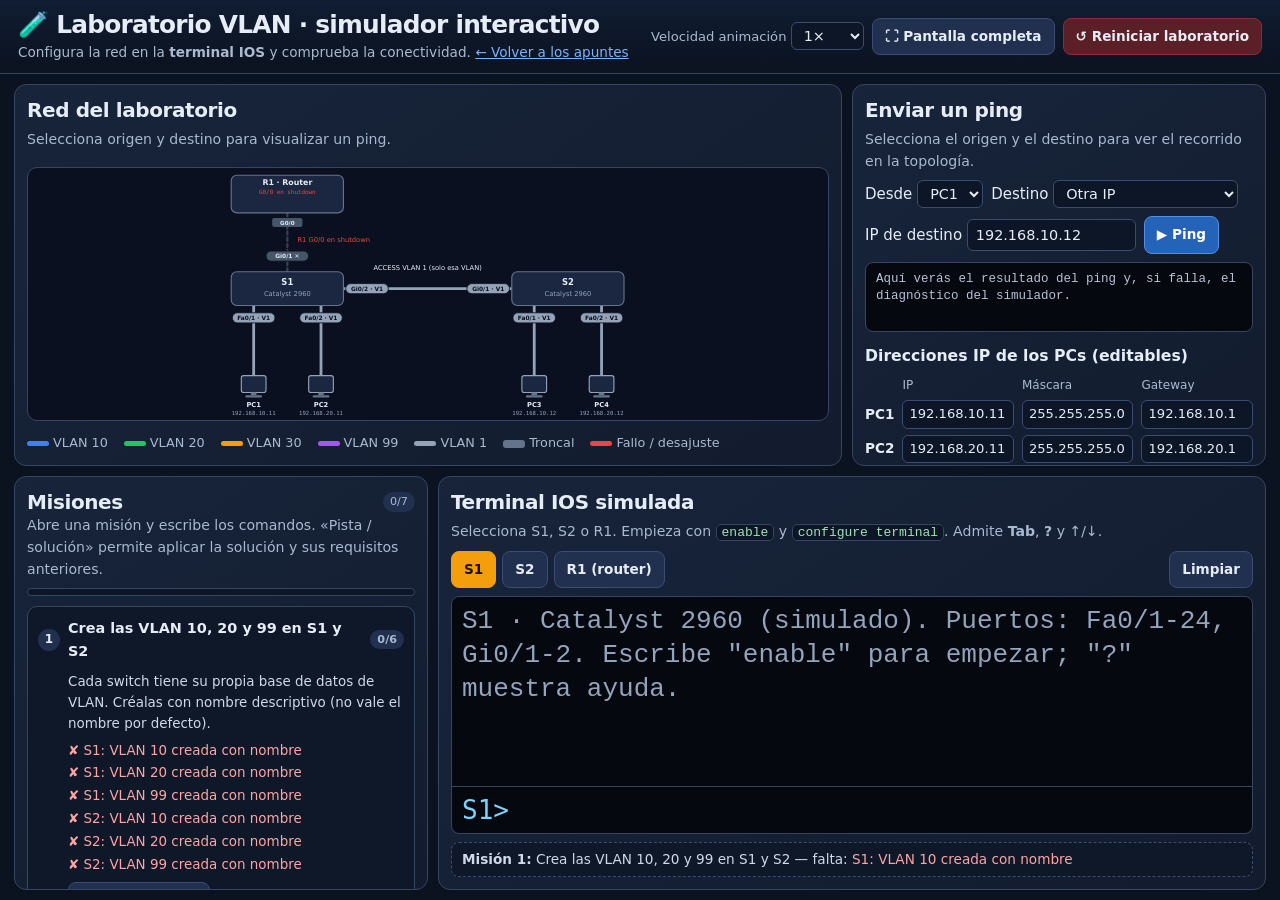
==== commit f761733b: "Mejorar accesibilidad, móvil y limpieza del laboratorio - Portada: comando git clone para obtener la" ====
--- a/laboratorio.html
+++ b/laboratorio.html
@@ -11,7 +11,7 @@
 a{color:#7cb2ff}
 code,.mono{font-family:Consolas,"Courier New",monospace}
 code{background:#0d1626;border:1px solid var(--line);border-radius:5px;padding:0 5px;font-size:13px;color:#9fe3b4}
-header.hero{padding:10px 18px;background:radial-gradient(ellipse at 20% 0,#1d385a 0,transparent 58%),linear-gradient(180deg,#101d32,#0b1220);border-bottom:1px solid var(--line);display:flex;flex-wrap:wrap;gap:8px 20px;align-items:center;justify-content:space-between}
+header.hero{padding:10px 18px;background:linear-gradient(180deg,#101d32,#0b1220);border-bottom:1px solid var(--line);display:flex;flex-wrap:wrap;gap:8px 20px;align-items:center;justify-content:space-between}
 header.hero h1{margin:0;font-size:clamp(1.15rem,2vw,1.55rem);letter-spacing:-.03em;line-height:1.2}
 header.hero p{margin:2px 0 0;color:var(--mute);font-size:.85rem}
 .back-link{white-space:nowrap;display:inline-block}
@@ -30,8 +30,8 @@
 select:disabled,input:disabled{opacity:.45}
 main{max-width:1800px;margin:0 auto;padding:10px 14px 28px}
 .workspace{display:grid;gap:10px;grid-template-columns:minmax(0,1fr);align-items:stretch;margin-bottom:10px}
-.card{background:linear-gradient(145deg,#17243a,var(--card));border:1px solid var(--line);border-radius:12px;padding:12px;min-width:0;box-shadow:0 14px 32px #0002}
-.card h2{margin:0 0 6px;font-size:1.12rem;line-height:1.3;letter-spacing:-.02em;border-left:4px solid #60a5fa;padding-left:10px}
+.card{background:linear-gradient(145deg,#17243a,var(--card));border:1px solid var(--line);border-radius:12px;padding:12px;min-width:0}
+.card h2{margin:0 0 6px;font-size:1.25rem;line-height:1.3;letter-spacing:-.02em}
 .card h3{margin:12px 0 6px;font-size:.98rem}
 .lead{color:var(--mute);margin:0 0 8px;font-size:.88rem}
 .svgwrap{background:#0a1020;border-radius:10px;border:1px solid var(--line);display:flex;justify-content:center;min-height:0}
@@ -42,6 +42,7 @@
 svg .b text{fill:#0a1020;font-weight:800;font-size:10.5px;pointer-events:none}
 svg .halo{paint-order:stroke;stroke:#0a1020;stroke-width:4px;stroke-linejoin:round}
 .mut{fill:#93a4bd!important}
+.sr-only{position:absolute;width:1px;height:1px;overflow:hidden;clip-path:inset(50%);white-space:nowrap}
 .row{display:flex;flex-wrap:wrap;gap:8px;align-items:center}
 .pcs{display:grid;grid-template-columns:auto repeat(3,minmax(110px,1fr));gap:6px 8px;align-items:center;font-size:.85rem;margin:8px 0;overflow-x:auto;padding-bottom:4px}
 .pcs input{width:100%;font-size:.82rem;padding:3px 6px}
@@ -72,11 +73,11 @@
 /* terminal */
 .tabs{display:flex;gap:6px;flex-wrap:wrap;margin-bottom:8px}
 .tabs button.act{background:var(--v30);border-color:var(--v30);color:#1a1200}
-#term{background:#05080f;border:1px solid var(--line);border-radius:8px 8px 0 0;padding:8px 10px;height:300px;overflow:auto;font:26px/1.3 Consolas,"Courier New",monospace;color:#d7e0ee;white-space:pre-wrap;word-break:break-word}
+#term{background:#05080f;border:1px solid var(--line);border-radius:8px 8px 0 0;padding:8px 10px;height:300px;overflow:auto;font:clamp(15px,2.4vw,26px)/1.3 Consolas,"Courier New",monospace;color:#d7e0ee;white-space:pre-wrap;word-break:break-word}
 #term .echo{color:#f1f5f9}#term .pr{color:#7dd3fc}#term .err{color:#f87171}#term .log{color:#fbbf24}#term .lab{color:#4ade80}#term .info{color:#93a4bd}
-.inl{display:flex;gap:6px;background:#05080f;border:1px solid var(--line);border-top:0;border-radius:0 0 8px 8px;padding:6px 10px;align-items:center;font:26px Consolas,monospace}
+.inl{display:flex;gap:6px;background:#05080f;border:1px solid var(--line);border-top:0;border-radius:0 0 8px 8px;padding:6px 10px;align-items:center;font:clamp(15px,2.4vw,26px) Consolas,monospace}
 .inl #prompt{color:#7dd3fc;white-space:nowrap}
-.inl input{flex:1;min-width:0;background:transparent;border:0;color:#f1f5f9;font:26px Consolas,monospace;padding:2px}
+.inl input{flex:1;min-width:0;background:transparent;border:0;color:#f1f5f9;font:inherit;padding:2px}
 #curm{margin-top:8px;font-size:.85rem;background:#0f1828;border:1px dashed #3a4c74;border-radius:8px;padding:6px 10px;color:#cfd9ea}
 @media(min-width:1000px){
  .workspace.network-row{grid-template-columns:minmax(0,2fr) minmax(300px,1fr)}
@@ -148,14 +149,15 @@
     <section class="card terminal-card">
       <h2>Terminal IOS simulada</h2>
       <p class="lead">Selecciona S1, S2 o R1. Empieza con <code>enable</code> y <code>configure terminal</code>. Admite <b>Tab</b>, <b>?</b> y ↑/↓.</p>
-      <div class="tabs" id="tabs"><button data-dev="S1" class="act">S1</button><button data-dev="S2">S2</button><button data-dev="R1">R1 (router)</button><button id="clr" style="margin-left:auto">Limpiar</button></div>
+      <div class="tabs" id="tabs"><button data-dev="S1" class="act" aria-pressed="true">S1</button><button data-dev="S2" aria-pressed="false">S2</button><button data-dev="R1" aria-pressed="false">R1 (router)</button><button id="clr" style="margin-left:auto">Limpiar</button></div>
       <div id="term"></div>
+      <div id="term-sr" class="sr-only" role="status"></div>
       <div class="inl"><span id="prompt"></span><input id="cmd" aria-label="Comando IOS" autocomplete="off" spellcheck="false" autocapitalize="off"></div>
       <div id="curm"></div>
     </section>
   </div>
 </main>
-<div id="toast"></div>
+<div id="toast" role="status"></div>
 <script>
 'use strict';
 /* =====================  A · MODELO Y SIMULACIÓN  ===================== */
@@ -217,7 +219,6 @@
 const ip2n = ip => { const m = /^(\d{1,3})\.(\d{1,3})\.(\d{1,3})\.(\d{1,3})$/.exec(ip || ''); if (!m) return null; const o = m.slice(1).map(Number); if (o.some(x => x > 255)) return null; return ((o[0] * 256 + o[1]) * 256 + o[2]) * 256 + o[3]; };
 const validMask = m => { const n = ip2n(m); if (n === null) return false; const inv = (~n) >>> 0; return (inv & (inv + 1)) === 0; };
 const sameNet = (a, b, m) => { const x = ip2n(a), y = ip2n(b), k = ip2n(m); return x !== null && y !== null && k !== null && ((x & k) >>> 0) === ((y & k) >>> 0); };
-const netOf = (ip, m) => ((ip2n(ip) & ip2n(m)) >>> 0);
 const vname = (sw, v) => S[sw].vlans[v] || '';
 const defName = v => 'VLAN' + String(v).padStart(4, '0');
 
@@ -412,11 +413,9 @@
   R.ok = true; return R;
 }
 
-/* ---- ejecución silenciosa de scripts IOS (reto y pruebas) ---- */
-
 /* =====================  B · TERMINAL IOS SIMULADA  ===================== */
 const T = { cur: 'S1', ses: {} };
-function newSes(name, silent) { return { name, mode: 'user', ctx: null, hist: [], hi: 0, out: [], silent: !!silent }; }
+function newSes(name) { return { name, mode: 'user', ctx: null, hist: [], hi: 0, out: [] }; }
 function P(ses, t, c) { ses.out.push({ t, c: c || '' }); if (ses.out.length > 700) ses.out.shift(); }
 function promptOf(ses) {
   const h = S[ses.name].hostname;
@@ -474,7 +473,7 @@
   }
   r.d.fn({ ses, name, D, a: r.args, P: (t, c) => P(ses, t, c), mode });
 }
-function runScript(name, lines) { const ses = newSes(name, true); ses.mode = 'priv'; lines.forEach(l => exec(name, l, ses)); return ses; }
+function runScript(name, lines) { const ses = newSes(name); ses.mode = 'priv'; lines.forEach(l => exec(name, l, ses)); return ses; }
 
 /* ---- nombres de interfaz ---- */
 function normPort(s) {
@@ -587,7 +586,7 @@
   x.P('VLAN Name                             Status    Ports'); x.P('---- -------------------------------- --------- -------------------------------');
   Object.keys(x.D.vlans).map(Number).sort((a, b) => a - b).forEach(v => {
     const ps = PORT_ORDER.filter(pn => { const e = eff(x.name, pn, true); return e.kind === 'access' && e.vlan === v; });
-    const w = wrapPorts(ps.map(p => p));
+    const w = wrapPorts(ps);
     x.P(pad(v, 5) + pad(x.D.vlans[v], 33) + pad('active', 10) + (w[0] || ''));
     w.slice(1).forEach(l => x.P(' '.repeat(48) + l));
   });
@@ -651,7 +650,7 @@
 C('cfgsub', 'encapsulation dot1q <id> native', x => { const v = vlanNum(x, x.a.id); if (v === null) return; const s = x.D.subs[x.ses.ctx.sub]; s.vid = v; s.native = true; }, 'rtr');
 function setRIp(x, obj, ownName) {
   if (!ip2n(x.a.ip) || !validMask(x.a.mask)) { x.P("% Invalid input detected at '^' marker.", 'err'); return; }
-  const all = [...Object.entries(x.D.subs).map(([n, s]) => [n, s]), ...Object.entries(x.D.ifs).map(([n, s]) => [n, s])];
+  const all = [...Object.entries(x.D.subs), ...Object.entries(x.D.ifs)];
   for (const [n, o] of all) if (n !== ownName && o.ip && sameNet(x.a.ip, o.ip, o.mask) && sameNet(o.ip, x.a.ip, x.a.mask)) { x.P(`% ${x.a.ip} overlaps with ${rFull(n)}`, 'err'); return; }
   obj.ip = x.a.ip; obj.mask = x.a.mask;
 }
@@ -726,11 +725,11 @@
   return { done: trailing ? toks : toks.slice(0, -1), partial: trailing ? '' : (toks[toks.length - 1] || ''), mode, trailing };
 }
 function termHelp() {
-  const ses = T.ses[T.cur], inp = $('#cmd'), v = inp.value.replace(/\?$/, ''), lp = lineParts(ses, v);
+  const ses = T.ses[T.cur], inp = $('#cmd'), v = inp.value.replace(/\?$/, ''), lp = lineParts(ses, v), mark = ses.out[ses.out.length - 1];
   P(ses, promptOf(ses) + ' ' + v + '?', 'echo');
   const c = nextTokens(S[ses.name].type, lp.mode, lp.done, lp.partial);
   if (!c.length) P(ses, '% Unrecognized command', 'err'); else c.forEach(t => P(ses, '  ' + t, 'info'));
-  renderTerm();
+  renderTerm(); announce(ses, mark);
 }
 function termTab() {
   const ses = T.ses[T.cur], inp = $('#cmd'), v = inp.value, lp = lineParts(ses, v);
@@ -738,6 +737,11 @@
   const c = nextTokens(S[ses.name].type, lp.mode, lp.done, lp.partial).filter(t => !t.startsWith('<'));
   if (c.length === 1) { const parts = v.split(/\s+/); parts[parts.length - 1] = c[0]; inp.value = parts.join(' ') + ' '; }
   else if (c.length > 1) { P(ses, promptOf(ses) + ' ' + v, 'echo'); P(ses, c.join('  '), 'info'); renderTerm(); }
+}
+const selTab = dev => document.querySelectorAll('#tabs [data-dev]').forEach(b => { const on = b.dataset.dev === dev; b.classList.toggle('act', on); b.setAttribute('aria-pressed', on); });
+// Lector de pantalla: lee solo las líneas nuevas (sin el eco ni los avisos que ya anuncia el toast).
+function announce(ses, mark) {
+  $('#term-sr').textContent = ses.out.slice(ses.out.indexOf(mark) + 1).filter(o => o.c !== 'echo' && o.c !== 'lab').map(o => o.t.trim()).join('\n') || 'OK';
 }
 function renderTerm() {
   const ses = T.ses[T.cur], el = $('#term');
@@ -766,7 +770,7 @@
 
 /* ---- topología ---- */
 function buildTopo() {
-  const svg = mk('svg', { viewBox: '110 15 740 450', class: 'svg' }, $('#topo')); TOPO.svg = svg;
+  const svg = mk('svg', { viewBox: '110 15 740 450', class: 'svg' }, $('#topo'));
   const gL = mk('g', {}, svg), gD = mk('g', {}, svg), gB = mk('g', {}, svg); TOPO.gPkt = mk('g', {}, svg);
   TOPO.links = [['S1:Fa0/1', 'PC1'], ['S1:Fa0/2', 'PC2'], ['S2:Fa0/1', 'PC3'], ['S2:Fa0/2', 'PC4'], ['S1:Gi0/1', 'R1:G0/0'], ['S1:Gi0/2', 'S2:Gi0/1']]
     .map(([a, b]) => ({ a, b, line: mk('line', { x1: PTS[a][0], y1: PTS[a][1], x2: PTS[b][0], y2: PTS[b][1], 'stroke-linecap': 'round' }, gL) }));
@@ -825,7 +829,7 @@
     if (e.kind === 'down') { txt = pn + ' ✕'; fill = '#475569'; }
     else if (e.kind === 'trunk') { txt = pn + ' · TRUNK'; fill = '#94a3b8'; }
     else { txt = `${pn} · V${e.vlan}` + (S[sw].vlans[e.vlan] ? '' : '?'); fill = vcol(e.vlan); }
-    B.t.textContent = txt; B.r.setAttribute('fill', fill);
+    B.t.textContent = txt; B.r.setAttribute('fill', fill); B.t.style.fill = e.kind === 'down' ? '#e6edf7' : '';
   }
   for (const id in PCS) {
     const [sw, pn] = PCS[id].port, e = eff(sw, pn);
@@ -854,7 +858,8 @@
   const ct = mk('text', { x: 0, y: 3, 'text-anchor': 'middle', style: 'fill:#0a1020;font-weight:800;font-size:9.5px' }, chipG, '');
   const setChip = tag => { chipG.style.display = tag == null ? 'none' : ''; if (tag != null) { cr.setAttribute('fill', vcol(tag)); ct.textContent = 'VLAN ' + tag; } };
   const put = p => g.setAttribute('transform', `translate(${p[0]},${p[1]})`);
-  const moveTo = (a, b) => { const d = Math.hypot(b[0] - a[0], b[1] - a[1]); return tweenMs(Math.max(d * 3.2, 120), p => put([a[0] + (b[0] - a[0]) * p, a[1] + (b[1] - a[1]) * p])); };
+  // Movimiento reducido: la trama salta de equipo en equipo en lugar de desplazarse.
+  const moveTo = (a, b) => { if (matchMedia('(prefers-reduced-motion: reduce)').matches) { put(b); return sleep(250); } const d = Math.hypot(b[0] - a[0], b[1] - a[1]); return tweenMs(Math.max(d * 3.2, 120), p => put([a[0] + (b[0] - a[0]) * p, a[1] + (b[1] - a[1]) * p])); };
   const key = (n, p) => p ? n + ':' + p : n;
   let cur = null;
   for (let s = 0; s < all.length; s++) {
@@ -906,6 +911,7 @@
     box.insertAdjacentHTML('beforeend', `<b>${id}</b>`);
     ['ip', 'mask', 'gw'].forEach(f => {
       const i = document.createElement('input'); i.type = 'text'; i.value = PCS[id][f] || ''; i.dataset.pc = id; i.dataset.f = f;
+      i.setAttribute('aria-label', `${id} ${{ ip: 'IP', mask: 'Máscara', gw: 'Gateway' }[f]}`);
       i.addEventListener('change', () => { PCS[id][f] = i.value.trim(); changed(); }); box.appendChild(i);
     });
   }
@@ -926,16 +932,8 @@
 const isTr = (sw, pn) => eff(sw, pn).kind === 'trunk';
 const ping2 = (a, b) => sim(a, PCS[b].ip).ok && sim(b, PCS[a].ip).ok;
 const setEq = (s, arr) => !!s && s.size === arr.length && arr.every(v => s.has(v));
-const SOLVED = {
-  S1: ['configure terminal', 'vlan 10', 'name VENTAS', 'vlan 20', 'name ADMIN', 'vlan 99', 'name NATIVA', 'interface fa0/1', 'switchport mode access', 'switchport access vlan 10',
-    'interface fa0/2', 'switchport mode access', 'switchport access vlan 20', 'interface gi0/2', 'switchport mode trunk', 'switchport trunk native vlan 99', 'switchport trunk allowed vlan 10,20,99', 'switchport nonegotiate',
-    'interface gi0/1', 'switchport mode trunk', 'switchport nonegotiate', 'end'],
-  S2: ['configure terminal', 'vlan 10', 'name VENTAS', 'vlan 20', 'name ADMIN', 'vlan 99', 'name NATIVA', 'interface fa0/1', 'switchport mode access', 'switchport access vlan 10',
-    'interface fa0/2', 'switchport mode access', 'switchport access vlan 20', 'interface gi0/1', 'switchport mode trunk', 'switchport trunk native vlan 99', 'switchport trunk allowed vlan 10,20,99', 'switchport nonegotiate', 'end'],
-  R1: ['configure terminal', 'interface g0/0', 'no shutdown', 'interface g0/0.10', 'encapsulation dot1Q 10', 'ip address 192.168.10.1 255.255.255.0',
-    'interface g0/0.20', 'encapsulation dot1Q 20', 'ip address 192.168.20.1 255.255.255.0', 'end']
-};
-function applySolved() { for (const d in SOLVED) runScript(d, SOLVED[d]); }
+// La red resuelta del reto es la solución de la última misión anterior al reto.
+function applySolved() { const sc = solutionScripts(MISSIONS.length - 2); for (const d in sc) runScript(d, sc[d]); }
 function solutionScripts(index) {
   const sw = {};
   for (const name of ['S1', 'S2']) {
@@ -1017,7 +1015,7 @@
   freshState(); DONE = keep; CHAL = true; applySolved();
   S.S2.ports['Fa0/1'].access = 20; S.S2.ports['Gi0/1'].allowed = new Set([10, 99]); S.S2.ports['Gi0/1'].native = 1;
   S.R1.subs['G0/0.20'].vid = 30; PCS.PC4.gw = '192.168.20.254';
-  initSessions(); P(T.ses.S1, '[Laboratorio] Escenario averiado cargado: hay 5 fallos repartidos entre S1, S2, R1 y un PC. ¡Encuéntralos!', 'lab');
+  initSessions(); P(T.ses.S1, '[Laboratorio] Escenario averiado cargado: hay 5 fallos repartidos entre S2, R1 y un PC. ¡Encuéntralos!', 'lab');
   $('#solution-status').textContent = '';
   buildPcs(); clearPingResult(); clearPkt(); renderTerm(); changed();
 }
@@ -1051,7 +1049,7 @@
 let OPEN = new Set([0]), SOL = new Set();
 function evalMissions() {
   const newly = [];
-  MISSIONS.forEach((m, i) => { m._c = m.chk(); m._ok = m._c.every(c => c[1]); if (m._ok && !DONE.has(i) && (!CHAL || m.chal || m.free)) { DONE.add(i); newly.push(i); } });
+  MISSIONS.forEach((m, i) => { m._c = m.chk(); m._ok = m._c.every(c => c[1]); if (m._ok && !DONE.has(i) && (!CHAL || m.chal)) { DONE.add(i); newly.push(i); } });
   return newly;
 }
 function drawMissions() {
@@ -1078,17 +1076,17 @@
 }
 function changed() { clearPkt(); return refresh(); }
 function submit() {
-  const inp = $('#cmd'), v = inp.value, ses = T.ses[T.cur]; inp.value = '';
+  const inp = $('#cmd'), v = inp.value, ses = T.ses[T.cur], mark = ses.out[ses.out.length - 1]; inp.value = '';
   if (v.trim()) { ses.hist.push(v); ses.hi = ses.hist.length; }
   if (!/^\s*ping\b/i.test(v)) clearPkt();
   exec(T.cur, v);
   const newly = refresh(); newly.forEach(i => P(ses, `[Laboratorio] ✔ Misión ${i + 1} completada: ${MISSIONS[i].t}`, 'lab'));
-  renderTerm();
+  renderTerm(); announce(ses, mark);
 }
 function resetAll() {
   freshState(); initSessions(); OPEN = new Set([0]); SOL = new Set(); T.cur = 'S1';
   $('#solution-status').textContent = '';
-  document.querySelectorAll('#tabs [data-dev]').forEach(b => b.classList.toggle('act', b.dataset.dev === 'S1'));
+  selTab('S1');
   buildPcs(); $('#pdest').value = ''; $('#pdst').value = '192.168.10.12'; clearPingResult();
   clearPkt(); refresh(); renderTerm();
 }
@@ -1125,7 +1123,7 @@
   $('#reset').onclick = resetAll;
   $('#tabs').addEventListener('click', ev => {
     const b = ev.target.closest('[data-dev]'); if (!b) return; T.cur = b.dataset.dev;
-    document.querySelectorAll('#tabs [data-dev]').forEach(x => x.classList.toggle('act', x === b)); renderTerm(); $('#cmd').focus();
+    selTab(T.cur); renderTerm(); $('#cmd').focus();
   });
   $('#clr').onclick = () => { T.ses[T.cur].out = []; renderTerm(); };
   $('#cmd').addEventListener('keydown', ev => {
@@ -1145,6 +1143,20 @@
     if (h) { const i = +h.dataset.m; OPEN.has(i) ? OPEN.delete(i) : OPEN.add(i); drawMissions(); $(`[data-m="${i}"]`).focus(); }
   });
   refresh(); renderTerm();
+  if (location.hash === '#selftest') selfTest();
+}
+// Autocomprobación del simulador: abrir laboratorio.html#selftest y mirar la consola.
+function selfTest() {
+  const fails = [], ok = (c, m) => { if (!c) fails.push(m); };
+  resetAll(); applySolved();
+  ok(ping2('PC1', 'PC3') && ping2('PC2', 'PC4') && ping2('PC1', 'PC4'), 'red resuelta: fallan pings');
+  loadChallenge();
+  ok(!ping2('PC2', 'PC4'), 'reto: PC2↔PC4 debería fallar');
+  applyMission(MISSIONS.length - 2);
+  ok(DONE.size === MISSIONS.length, `tras aplicar la solución: ${DONE.size}/${MISSIONS.length} misiones`);
+  resetAll();
+  console[fails.length ? 'error' : 'log']('selftest:', fails.length ? fails.join(' | ') : 'OK');
+  return fails;
 }
 document.addEventListener('DOMContentLoaded', init);
 window.LAB = { get S() { return S; }, get PCS() { return PCS; }, sim, simRtr, exec, runScript, newSes, applySolved, loadChallenge, evalMissions, MISSIONS, get DONE() { return DONE; }, refresh, resetAll, eff, animate };
